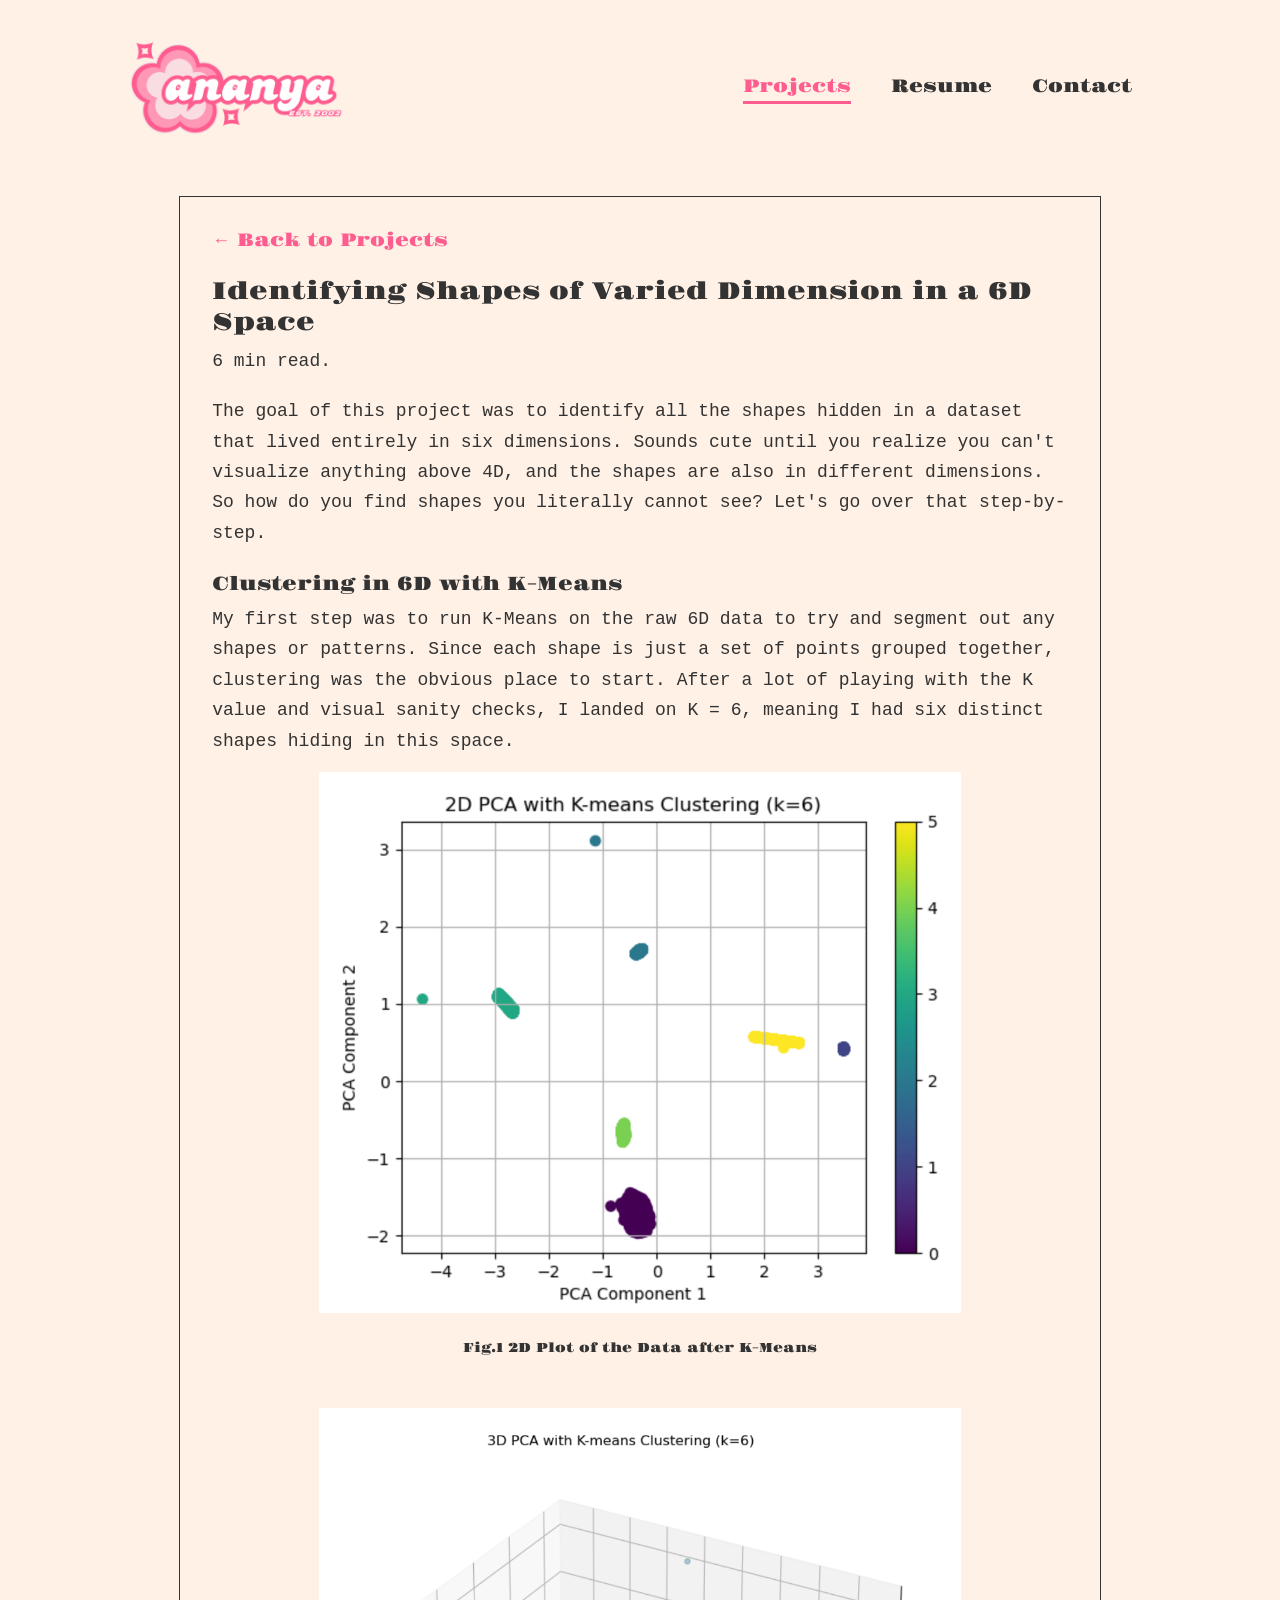
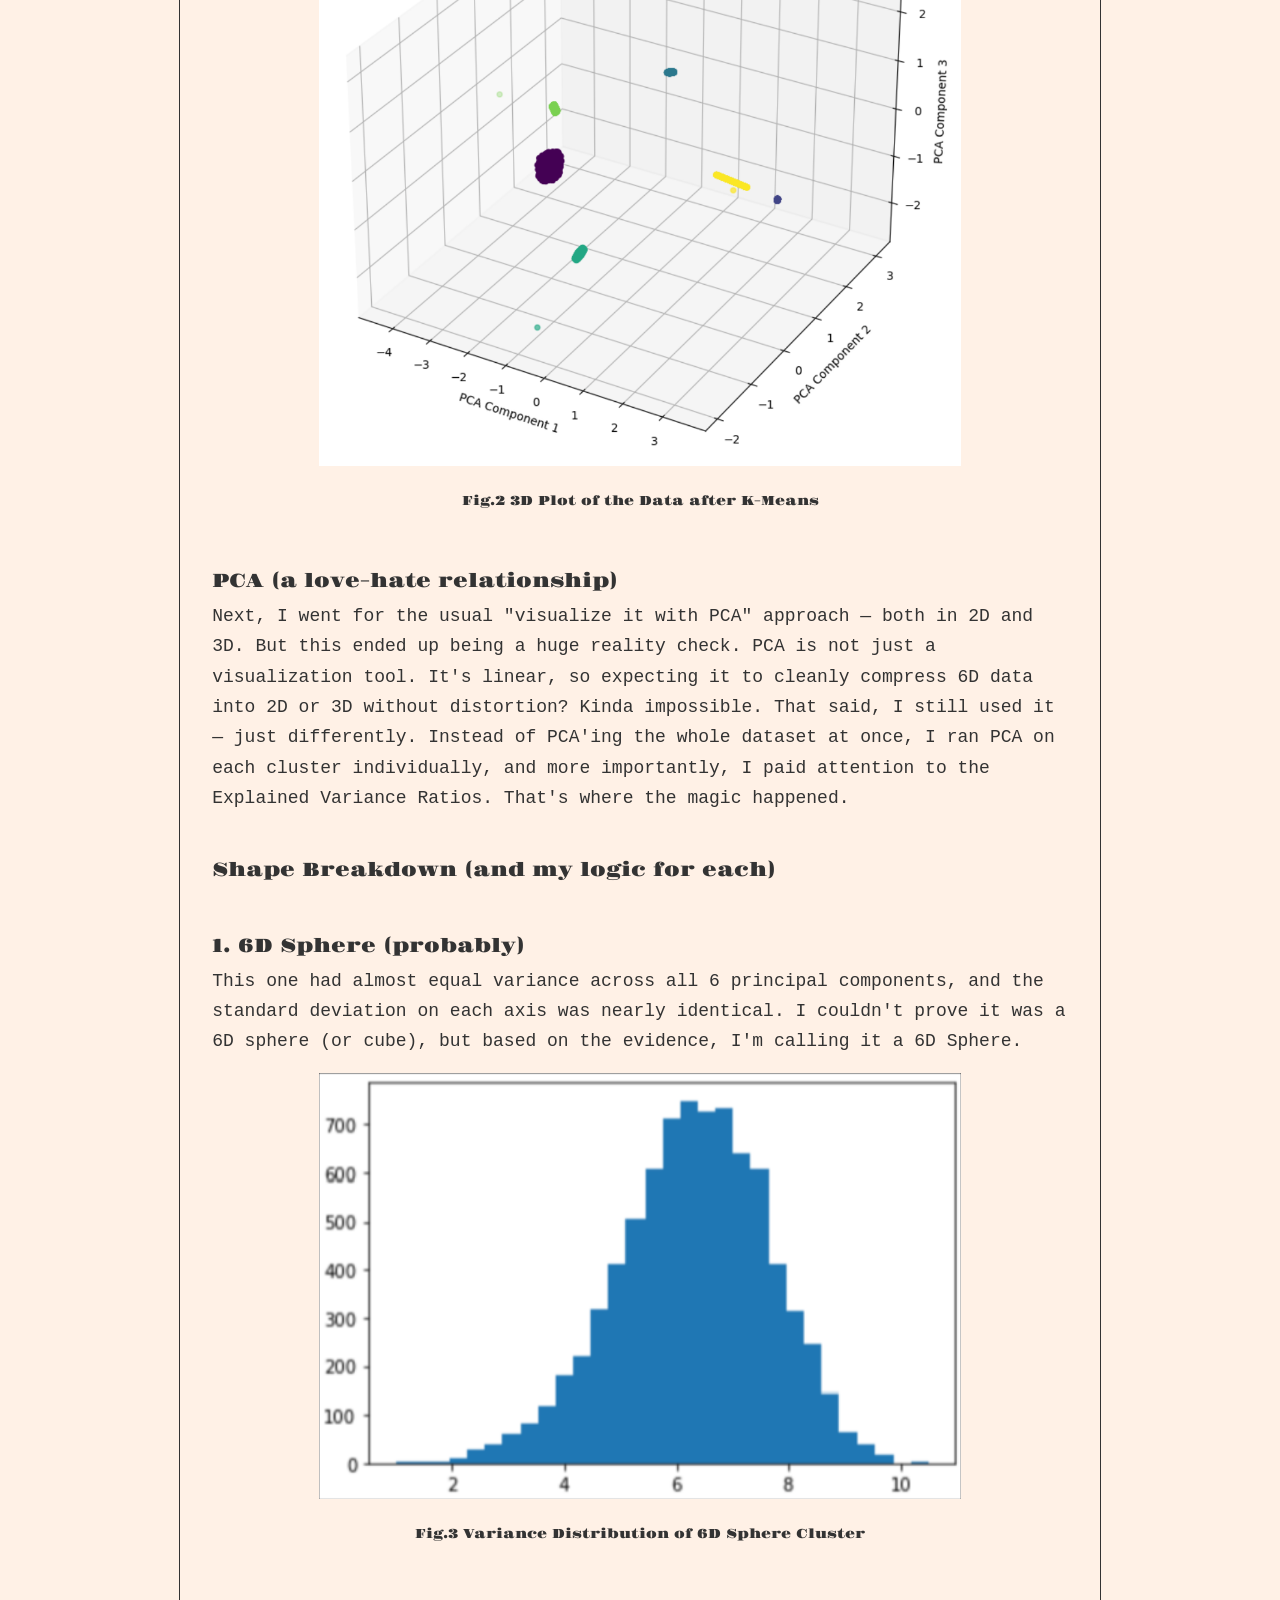
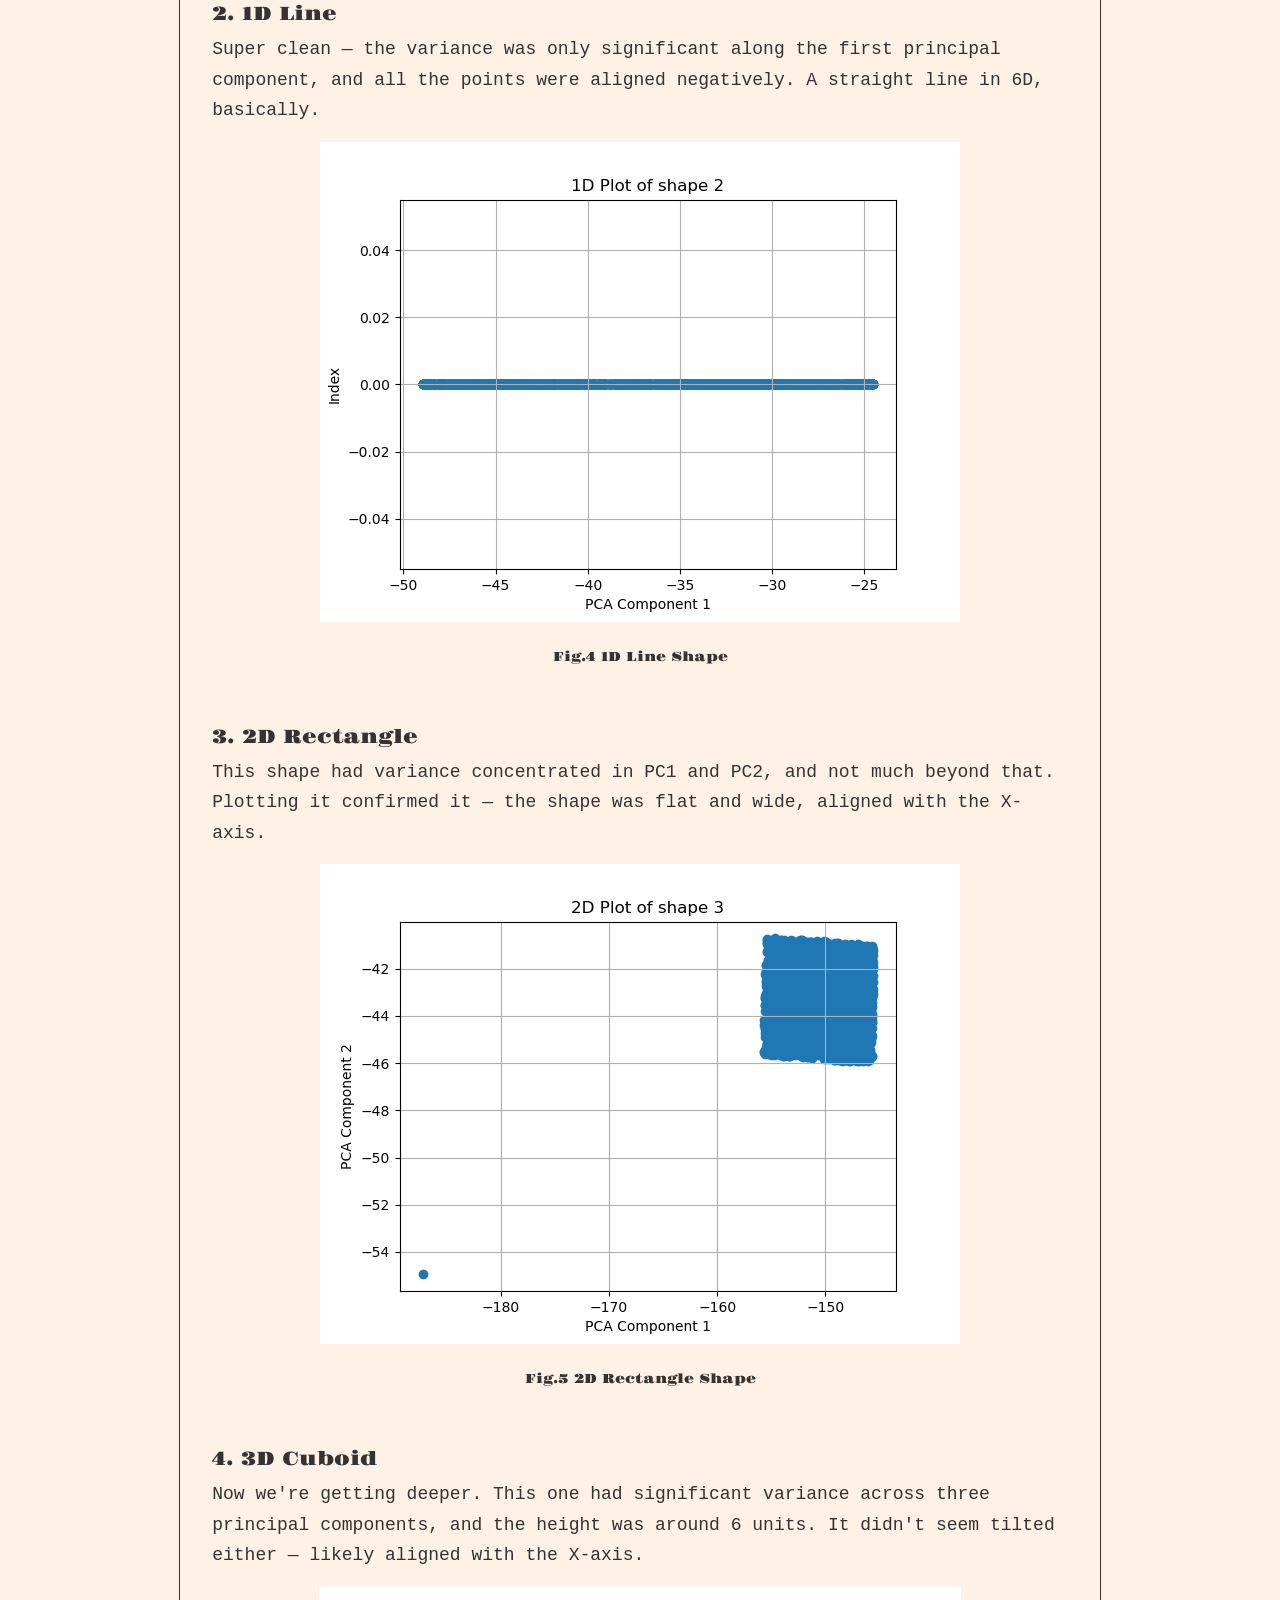
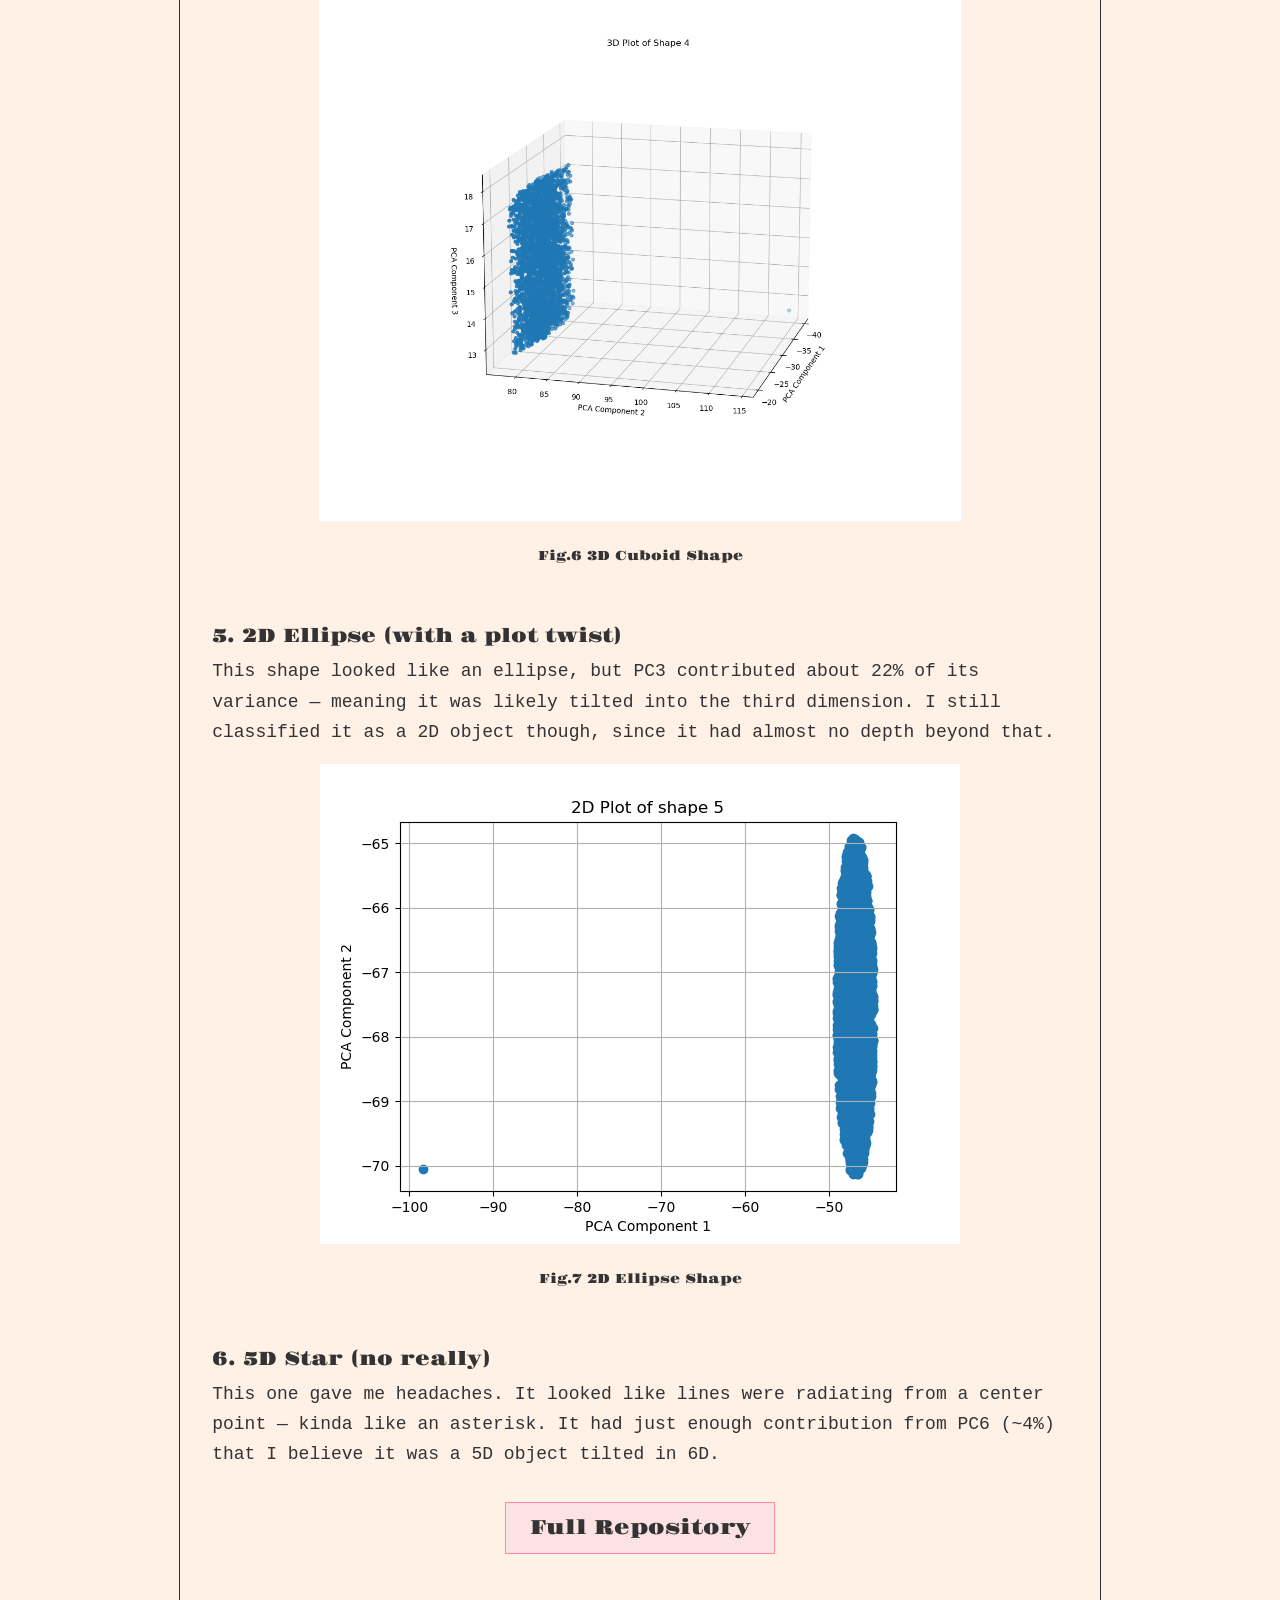
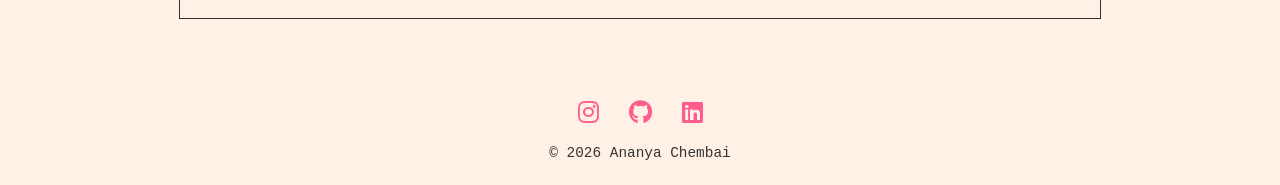
==== pages/6dhunt.html @ c6210b2a "Add footers, active nav, back links, meta descriptions; fix project card links - Fix unclickable pro" ====
<!DOCTYPE html>
<html lang="en">
<head>
    <meta charset="UTF-8">
    <meta name="viewport" content="width=device-width, initial-scale=1.0">
    <meta name="description" content="Hunting for hidden shapes in a six-dimensional dataset with K-Means and PCA — large-scale computing project by Ananya Chembai.">
    <title>Ananya Chembai</title>
    <link rel="preconnect" href="https://fonts.googleapis.com">
    <link rel="preconnect" href="https://fonts.gstatic.com" crossorigin>
    <link href="https://fonts.googleapis.com/css2?family=Gravitas+One&family=Pacifico&display=swap" rel="stylesheet">
    <link rel="stylesheet" href="https://cdnjs.cloudflare.com/ajax/libs/font-awesome/6.3.0/css/all.min.css">
    <link rel="stylesheet" href="../style.css">
</head>
<body>


    <div id="header">
        <div class="container">

    <!-- ---------NAV BAR--------- -->
            <nav>
                <a href="../index.html"><img src="../assets/ananya_logo.png" class="logo"></a>
                <ul id="nav-menu">
                    <i class="fas fa-times" id="close-icon"></i>
                    <li><a href="../pages/portfolio.html" class="active">Projects</a></li>
                    <li><a href="../pages/resume.html">Resume</a></li>
                    <li><a href="../pages/contact.html">Contact</a></li>
                </ul>
                <i class="fas fa-bars" id="menu-icon"></i>
            </nav>

    <!-- ---------6D HUNT SECTION--------- -->
            <div class="project-content">

                <a href="../pages/portfolio.html" class="back-link">&larr; Back to Projects</a>

                <h2>Identifying Shapes of Varied Dimension in a 6D Space</h2>
                <p>6 min read.</p><br>

                <p>The goal of this project was to identify all the shapes hidden in a dataset that lived entirely in six
                    dimensions. Sounds cute until you realize you can't visualize anything above 4D, and the shapes are also
                    in different dimensions. So how do you find shapes you literally cannot see? Let's go over that step-by-step.
                </p>

                <h3>Clustering in 6D with K-Means</h3>
                <p>My first step was to run K-Means on the raw 6D data to try and segment out any shapes or patterns. Since each
                    shape is just a set of points grouped together, clustering was the obvious place to start. After a lot of
                    playing with the K value and visual sanity checks, I landed on K = 6, meaning I had six distinct shapes hiding
                    in this space.
                </p>
                <center><img src="../assets/6dhunt/2dplot.png" alt="2D Plot after K-Means"><br><sub>Fig.1 2D Plot of the Data after K-Means</sub></center><br>
                <center><img src="../assets/6dhunt/3dplot.png" alt="3D Plot after K-Means"><br><sub>Fig.2 3D Plot of the Data after K-Means</sub></center><br>

                <h3>PCA (a love-hate relationship)</h3>
                <p>Next, I went for the usual "visualize it with PCA" approach — both in 2D and 3D. But this ended up being a huge
                    reality check. PCA is not just a visualization tool. It's linear, so expecting it to cleanly compress 6D data
                    into 2D or 3D without distortion? Kinda impossible. That said, I still used it — just differently. Instead of
                    PCA'ing the whole dataset at once, I ran PCA on each cluster individually, and more importantly, I paid attention
                    to the Explained Variance Ratios. That's where the magic happened.
                </p><br>

                <h3>Shape Breakdown (and my logic for each)</h3><br>

                <h3>1. 6D Sphere (probably)</h3>
                <p>This one had almost equal variance across all 6 principal components, and the standard deviation on each axis was
                    nearly identical. I couldn't prove it was a 6D sphere (or cube), but based on the evidence, I'm calling it a 6D Sphere.
                </p>
                <center><img src="../assets/6dhunt/hist.png" alt="Histogram of 6D Sphere cluster"><br><sub>Fig.3 Variance Distribution of 6D Sphere Cluster</sub></center><br>

                <h3>2. 1D Line</h3>
                <p>Super clean — the variance was only significant along the first principal component, and all the points were aligned
                    negatively. A straight line in 6D, basically.
                </p>
                <center><img src="../assets/6dhunt/line.png" alt="1D Line"><br><sub>Fig.4 1D Line Shape</sub></center><br>

                <h3>3. 2D Rectangle</h3>
                <p>This shape had variance concentrated in PC1 and PC2, and not much beyond that. Plotting it confirmed it — the shape was
                    flat and wide, aligned with the X-axis.
                </p>
                <center><img src="../assets/6dhunt/rectangle.png" alt="2D Rectangle"><br><sub>Fig.5 2D Rectangle Shape</sub></center><br>

                <h3>4. 3D Cuboid</h3>
                <p>Now we're getting deeper. This one had significant variance across three principal components, and the height was around
                    6 units. It didn't seem tilted either — likely aligned with the X-axis.
                </p>
                <center><img src="../assets/6dhunt/cuboid.png" alt="3D Cuboid"><br><sub>Fig.6 3D Cuboid Shape</sub></center><br>

                <h3>5. 2D Ellipse (with a plot twist)</h3>
                <p>This shape looked like an ellipse, but PC3 contributed about 22% of its variance — meaning it was likely tilted into the
                    third dimension. I still classified it as a 2D object though, since it had almost no depth beyond that.
                </p>
                <center><img src="../assets/6dhunt/ellipse.png" alt="2D Ellipse"><br><sub>Fig.7 2D Ellipse Shape</sub></center><br>

                <h3>6. 5D Star (no really)</h3>
                <p>This one gave me headaches. It looked like lines were radiating from a center point — kinda like an asterisk. It had just
                    enough contribution from PC6 (~4%) that I believe it was a 5D object tilted in 6D.
                </p>

                <center>
                    <a href="https://github.com/ananyachem/6d-data-hunt" class="project-btn" target="_blank" rel="noopener">Full Repository</a>
                </center>

            </div>

        </div>
    </div>

    <!-- ---------FOOTER--------- -->
    <footer>
        <div class="social-icons">
            <a href="https://instagram.com" target="_blank" rel="noopener" aria-label="Instagram"><i class="fa-brands fa-instagram"></i></a>
            <a href="https://github.com/ananyachem" target="_blank" rel="noopener" aria-label="GitHub"><i class="fa-brands fa-github"></i></a>
            <a href="https://linkedin.com" target="_blank" rel="noopener" aria-label="LinkedIn"><i class="fa-brands fa-linkedin"></i></a>
        </div>
        <p>&copy; 2026 Ananya Chembai</p>
    </footer>

    <script>
        const menuIcon = document.getElementById('menu-icon');
        const closeIcon = document.getElementById('close-icon');
        const navMenu = document.getElementById('nav-menu');

        menuIcon.addEventListener('click', () => {
            navMenu.classList.add('open');
        });
        closeIcon.addEventListener('click', () => {
            navMenu.classList.remove('open');
        });
    </script>

</body>
</html>
---- style.css ----
*{
    margin: 0;
    padding: 0;
    font-family: "Gravitas One", serif;
    font-weight: 400;
    font-style: normal;
    box-sizing: border-box;
}

body{
    background-color: #fff1e6;
    color: #333;
}


/* ---------HEADER SECTION--------- */
#header{
    width: 100%;
    min-height: 100vh;
}
.container{
    padding: 0.5rem 10%;
}
nav{
    display: flex;
    align-items: center;
    justify-content: space-between;
    padding: 1rem 0;
}
.logo{
    width: 15rem;
}
nav ul{
    display: flex;
    align-items: center;
}
nav ul li{
    display: inline-block;
    list-style: none;
    margin: 0.625rem 1.25rem;
}
nav ul li a{
    color: #333;
    text-decoration: none;
    font-size: 1.125rem;
    position: relative;
}
nav ul li a::after{
    content: '';
    width: 0;
    height: 0.2rem;
    background: #ff5d8f;
    position: absolute;
    left: 0;
    bottom: -0.375rem;
    transition: 0.5s;
}
nav ul li a:hover::after{
    width: 100%;
}
nav ul li a.active{
    color: #ff5d8f;
}
nav ul li a.active::after{
    width: 100%;
}
nav .fa-bars{
    display: none;
    font-size: 1.5rem;
    cursor: pointer;
    color: #ff5d8f;
}
nav ul .fa-times{
    display: none;
}
.header-content {
    margin-top: 10%;
    display: flex;
    align-items: center;
    justify-content: space-between;
    gap: 1rem;
    flex-wrap: wrap;
}
.header-text{
    font-size: 1.875rem;
    flex: 1;
    min-width: 20rem;
}
.header-text h1{
    font-size: 3.5rem;
    margin-top: 1.25rem;
}
.header-text h1 span{
    color: #ff5d8f;
}
.header-text a{
    color: #333;
    font-size: 1.25rem;
}
.pink-computer{
    flex: 1;
    object-fit: contain;
    height: 20rem;
    min-width: 17.5rem;
}


/* ---------ABOUT ME SECTION--------- */
#about{
    padding: 5rem 0;
}
.row{
    display: flex;
    justify-content: space-between;
    flex-wrap: wrap;
    gap: 2rem;
}
.about-col-1{
    flex-shrink: 1;
    padding: 1rem;
    flex-basis: 30%;
    min-width: 250px;
}
.about-col-1 img{
    width: 100%;
    max-width: 350px;
    height: auto;
    border-radius: 15px;
    border: 3px double #333;
}
.about-col-2{
    flex-basis: 45%;
    min-width: 250px;
}
.about-col-3{
    flex-basis: 100%;
}
.about-col-2 p, .about-col-2 span, .about-col-2 li{
    font-family: 'Courier New', Courier, monospace;
    font-size: 1.25rem;
    line-height: 2rem;
}
.about-col-3 p, .about-col-3 span, .about-col-3 li{
    font-family: 'Courier New', Courier, monospace;
    font-size: 1.25rem;
    line-height: 2rem;
}
.sub-title{
    font-size: 3rem;
}
.tab-titles{
    display: flex;
    flex-wrap: wrap;
    gap: 0.5rem;
    margin: 3rem 0 2.5rem;
}
.tab-links{
    margin-right: 3rem;
    font-weight: bold;
    cursor: pointer;
    position: relative;
}
.tab-links::after{
    content: '';
    width: 0;
    height: 3px;
    background: #ff5d8f;
    position: absolute;
    left: 0;
    bottom: -8px;
    transition: 0.5s;
}
.tab-links.active-link::after{
    width: 50%;
}
.tab-content ul li{
    font-size: 1.5rem;
    list-style: none;
    margin: 1.25rem 0
}
.tab-content ul li span{
    color: #ff5d8f;
}
.tab-content{
    display: none;
}
.tab-content.active-tab{
    display: block;
}


/* ---------PORTFOLIO SECTION--------- */
#portfolio{
    padding: 5rem 0;
}
.portfolio-header{
    padding: 0.5rem 5%;
}
.project-list{
    display: grid;
    grid-template-columns: repeat(auto-fit, minmax(18rem, 1fr));
    grid-gap: 2.5rem;
    margin-top: 1rem;
    padding: 0 5%;
}
.project{
    border-radius: 10px;
    position: relative;
    overflow: hidden;
    cursor: pointer;
}
.project img{
    width: 100%;
    height: 220px;
    object-fit: cover;
    border-radius: 10px;
    display: block;
    transition: transform 0.4s;
}
.project:hover img{
    transform: scale(1.05);
}
.project{
    border-radius: 10px;
    transition: box-shadow 0.3s ease;
}
.project:hover{
    box-shadow: 0 0 20px 10px #fde2e4;
}
.project a{
    display: block;
    text-decoration: none;
    color: inherit;
}
.layer{
    width: 100%;
    height: 0;
    background: linear-gradient(rgba(0,0,0,0.3), rgba(255,93,143,0.85));
    border-radius: 10px;
    position: absolute;
    left: 0;
    bottom: 0;
    overflow: hidden;
    display: flex;
    flex-direction: column;
    align-items: center;
    justify-content: center;
    color: white;
    text-align: center;
    padding: 0 1rem;
    transition: height 0.4s ease;
}
.project:hover .layer{
    height: 100%;
}
.layer h2{
    font-size: 1.25rem;
    margin-bottom: 0.4rem;
}
.layer sub{
    font-size: 0.9rem;
    opacity: 0.9;
}
.project.coming-soon{
    cursor: default;
}


/* ---------PROJECTS SECTION--------- */
.back-link{
    display: inline-block;
    margin-bottom: 1.5rem;
    color: #ff5d8f;
    text-decoration: none;
    font-size: 1.125rem;
}
.back-link:hover{
    text-decoration: underline;
}
.project-content{
    margin: 3% 5%;
    padding: 2rem;
    border: #333 1px solid;
}
.project-content h2{
    margin-bottom: 0.5rem;
}
.project-content h3{
    margin: 1.5rem 0 0.5rem;
}
.project-content p{
    font-family: 'Courier New', Courier, monospace;
    font-size: 1.125rem;
    line-height: 1.9rem;
}
.project-content img{
    max-width: 75%;
    height: auto;
    display: block;
    margin: 0 auto;
}
.project-content center{
    margin: 1rem 0;
}
.project-btn{
    display: inline-block;
    margin: 1rem;
    padding: 0.75rem 1.5rem;
    font-size: 1.25rem;
    text-decoration: none;
    color: #333;
    background-color: #fde2e4;
    border: #ff87ab 1px solid;
}
.project-btn:hover{
    box-shadow: 0 0 12px #ff87ab;
}
.malaria-img{
    max-width: 50% !important;
}
.code-architecture{
    font-family: 'Courier New', Courier, monospace;
    font-size: 1rem;
    overflow-x: auto;
    white-space: pre-wrap;
    word-break: break-word;
    background: #f9f0f3;
    padding: 1rem;
    border-radius: 5px;
    line-height: 1.6;
}


/* ---------RESUME SECTION--------- */
.resume-container{
    display: flex;
    justify-content: center;
    align-items: center;
    margin: 2rem 2rem 0 2rem;
}
.resume{
    width: 85%;
    max-width: 900px;
    height: 70vh;
    box-shadow: 0 0 20px #ff5d8f;
    border-radius: 8px;
}


/* ---------CONTACT SECTION--------- */
#contact{
    padding: 3rem 0;
}
.contact-container{
    display: flex;
    flex-wrap: wrap;
    gap: 2rem;
    margin-top: 3%;
}
.contact-left{
    flex: 1;
    min-width: 220px;
}
.contact-right{
    flex: 1.5;
    min-width: 280px;
}
.contact-left p{
    margin-top: 2rem;
    font-family: 'Courier New', Courier, monospace;
    font-size: 1rem;
    line-height: 1.8;
}
.contact-left i{
    color: #ff5d8f;
    margin-right: 1rem;
}
.social-icons{
    margin-top: 2.5rem;
}
.social-icons a{
    text-decoration: none;
    font-size: 2rem;
    margin-right: 1.5rem;
    color: #ff5d8f;
    display: inline-block;
    transition: transform 0.3s;
}
.social-icons a:hover{
    color: #fad2e1;
    transform: translateY(-3px);
}
.contact-right form{
    width: 100%;
}
form input, form textarea{
    width: 100%;
    border: 1px solid #9b72cf;
    outline: none;
    background: #f4effa;
    padding: 0.875rem 1rem;
    margin: 0.75rem 0;
    color: #333;
    font-size: 1.125rem;
    border-radius: 5px;
    font-family: 'Courier New', Courier, monospace;
}


/* ---------FOOTER--------- */
footer{
    text-align: center;
    padding: 2.5rem 10% 1.5rem;
}
footer .social-icons{
    margin-top: 0;
    margin-bottom: 1rem;
}
footer .social-icons a{
    font-size: 1.5rem;
    margin: 0 0.75rem;
}
footer p{
    font-family: 'Courier New', Courier, monospace;
    font-size: 0.9rem;
}


/* ---------TABLET (max 900px)--------- */
@media only screen and (max-width: 900px){
    .container{
        padding: 0.5rem 6%;
    }
    .header-text{
        font-size: 1.5rem;
    }
    .header-text h1{
        font-size: 2.75rem;
    }
    .about-col-2, .about-col-1{
        flex-basis: 48%;
    }
    .about-col-3{
        flex-basis: 100%;
    }
    .sub-title{
        font-size: 2.5rem;
    }
    .tab-titles{
        margin: 2rem 0 1.5rem;
    }
    .tab-content ul li{
        font-size: 1.25rem;
    }
    .project-content img{
        max-width: 90%;
    }
    .malaria-img{
        max-width: 70% !important;
    }
}


/* ---------MOBILE NAV (max 768px)--------- */
@media only screen and (max-width: 768px){
    nav .fa-bars{
        display: block;
    }
    nav ul{
        display: none;
        position: fixed;
        top: 0;
        left: 0;
        width: 100%;
        height: 100vh;
        background: #fff1e6;
        flex-direction: column;
        align-items: center;
        justify-content: center;
        z-index: 100;
    }
    nav ul.open{
        display: flex;
    }
    nav ul li{
        margin: 1.5rem 0;
    }
    nav ul li a{
        font-size: 1.75rem;
    }
    nav ul .fa-times{
        display: block;
        position: absolute;
        top: 1.5rem;
        right: 1.5rem;
        font-size: 1.75rem;
        cursor: pointer;
        color: #ff5d8f;
    }
}


/* ---------MOBILE (max 600px)--------- */
@media only screen and (max-width: 600px){
    .container{
        padding: 0.5rem 5%;
    }
    .logo{
        width: 10rem;
    }

    /* Header hero */
    .header-content{
        margin-top: 15%;
        flex-direction: column;
        text-align: center;
    }
    .header-text{
        font-size: 1.375rem;
        min-width: unset;
        width: 100%;
    }
    .header-text h1{
        font-size: 2.25rem;
    }
    .pink-computer{
        height: 14rem;
        min-width: unset;
        width: 80%;
    }

    /* About */
    .about-col-1, .about-col-2, .about-col-3{
        flex-basis: 100%;
    }
    .about-col-1 img{
        max-width: 100%;
    }
    .about-col-2 p, .about-col-2 span, .about-col-2 li,
    .about-col-3 p, .about-col-3 span, .about-col-3 li{
        font-size: 1rem;
        line-height: 1.75rem;
    }
    .sub-title{
        font-size: 2rem;
    }
    .tab-titles{
        margin: 1.5rem 0 1rem;
    }
    .tab-content ul li{
        font-size: 1.1rem;
    }

    /* Portfolio grid */
    .project-list{
        grid-template-columns: 1fr;
        padding: 0 2%;
    }

    /* Project content */
    .project-content{
        margin: 2% 2%;
        padding: 1.25rem;
    }
    .project-content p{
        font-size: 1rem;
        line-height: 1.75rem;
    }
    .project-content img{
        max-width: 100%;
    }
    .malaria-img{
        max-width: 100% !important;
    }
    .code-architecture{
        font-size: 0.85rem;
    }

    /* Resume */
    .resume-container{
        margin: 1rem;
    }
    .resume{
        width: 100%;
        height: 60vh;
    }

    /* Contact */
    .contact-container{
        flex-direction: column;
    }
    .contact-left, .contact-right{
        flex: unset;
        width: 100%;
    }
}
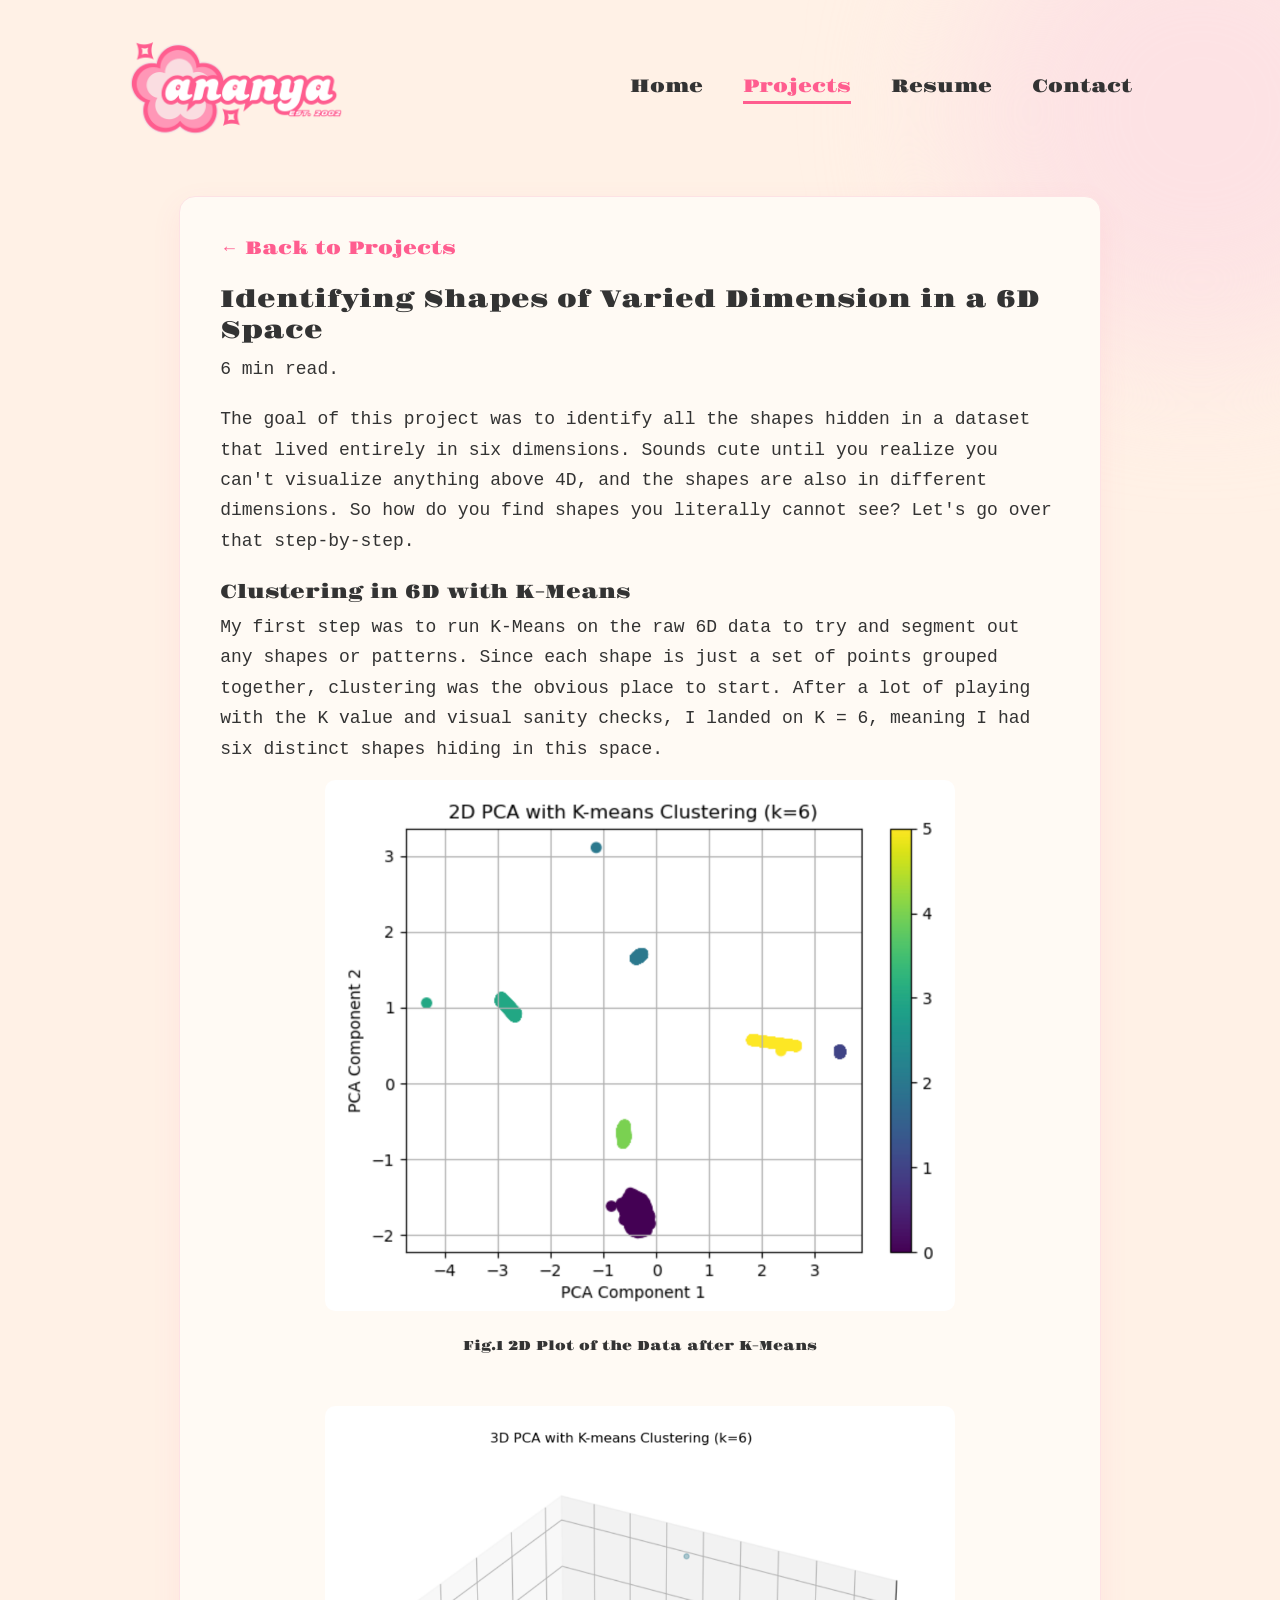
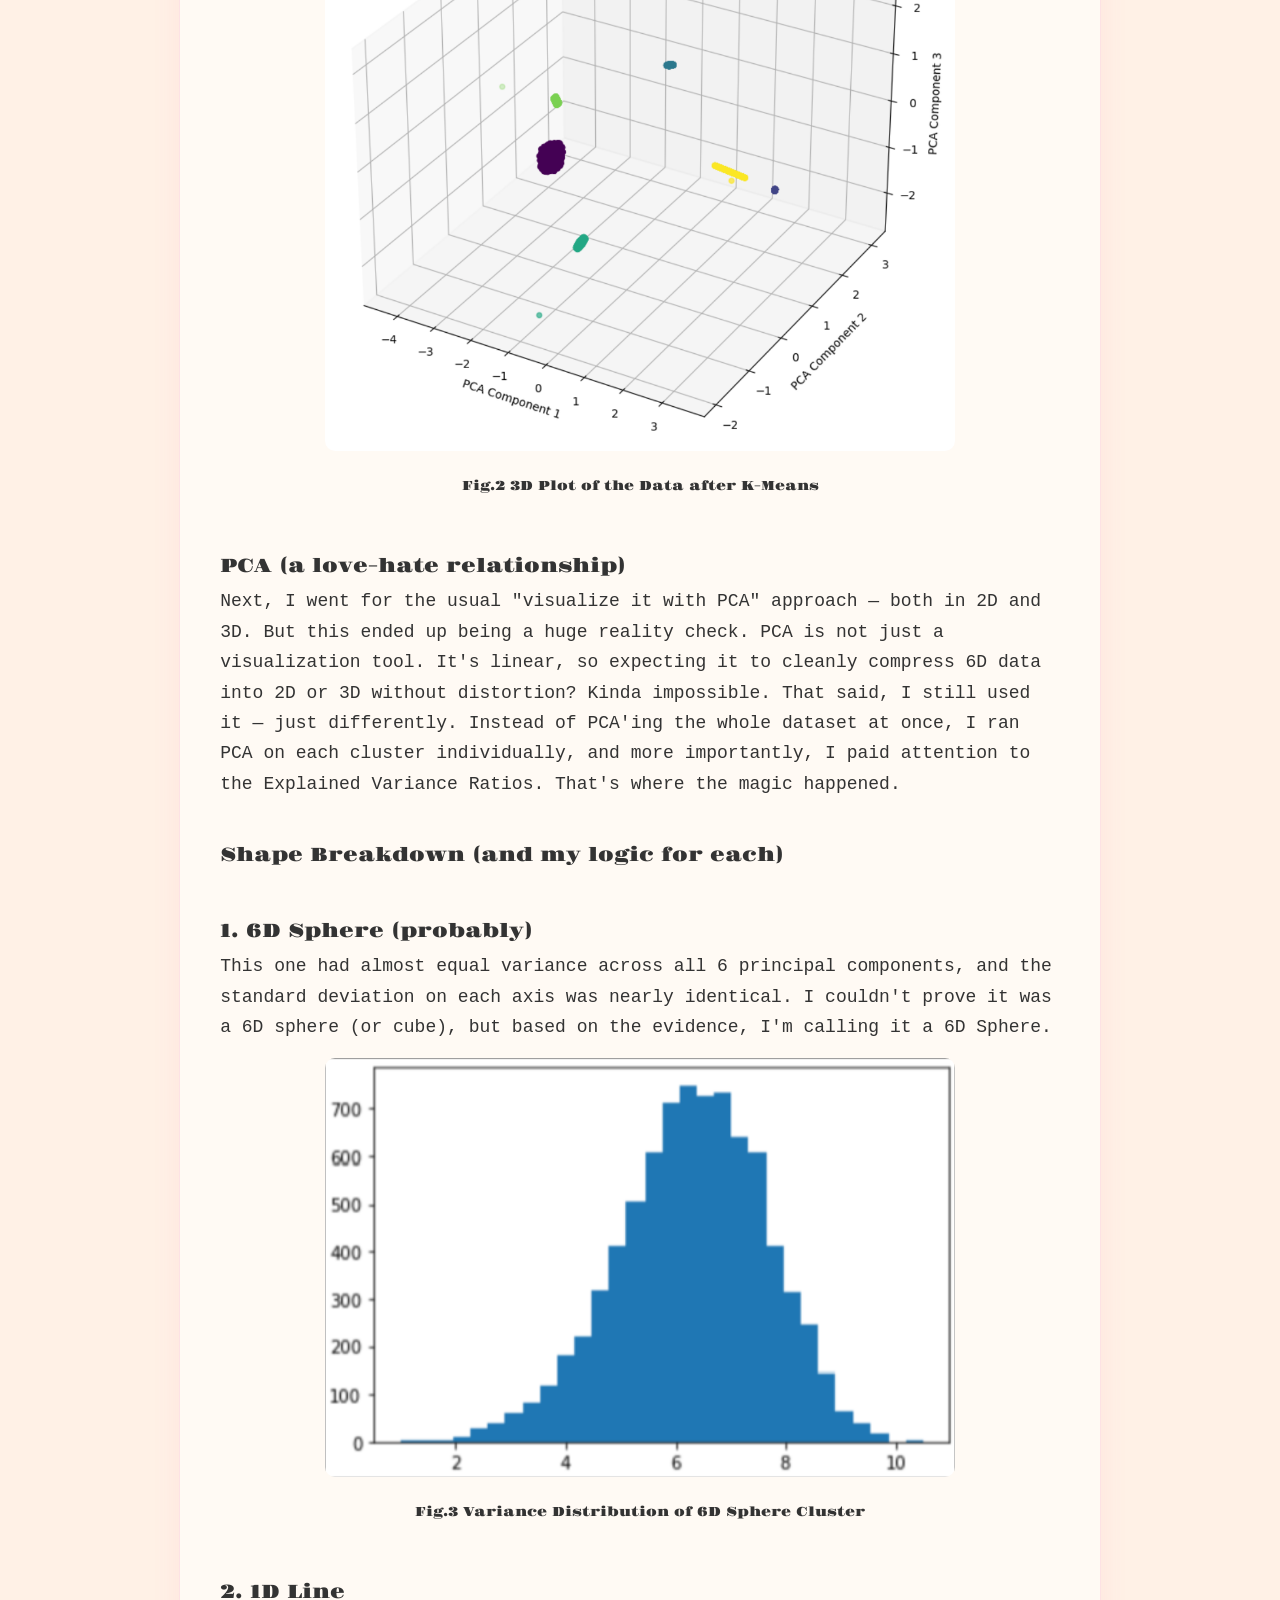
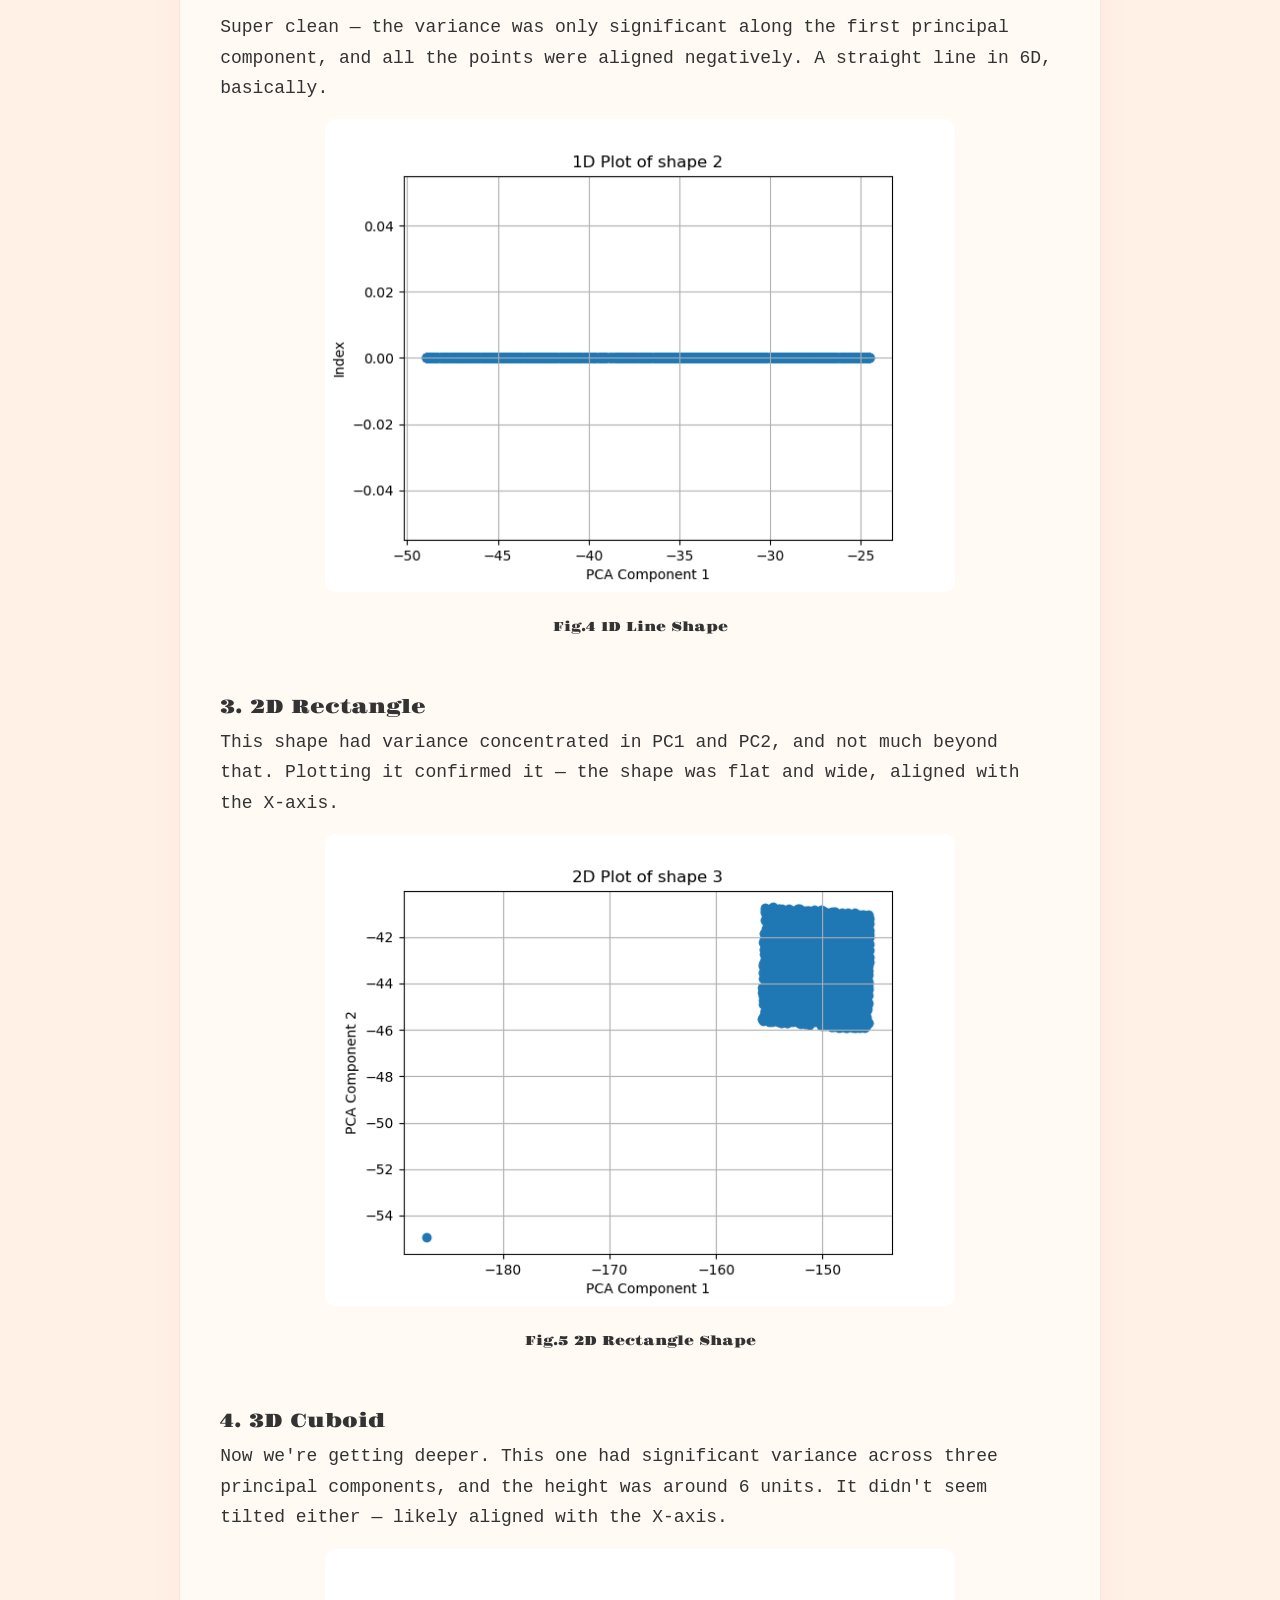
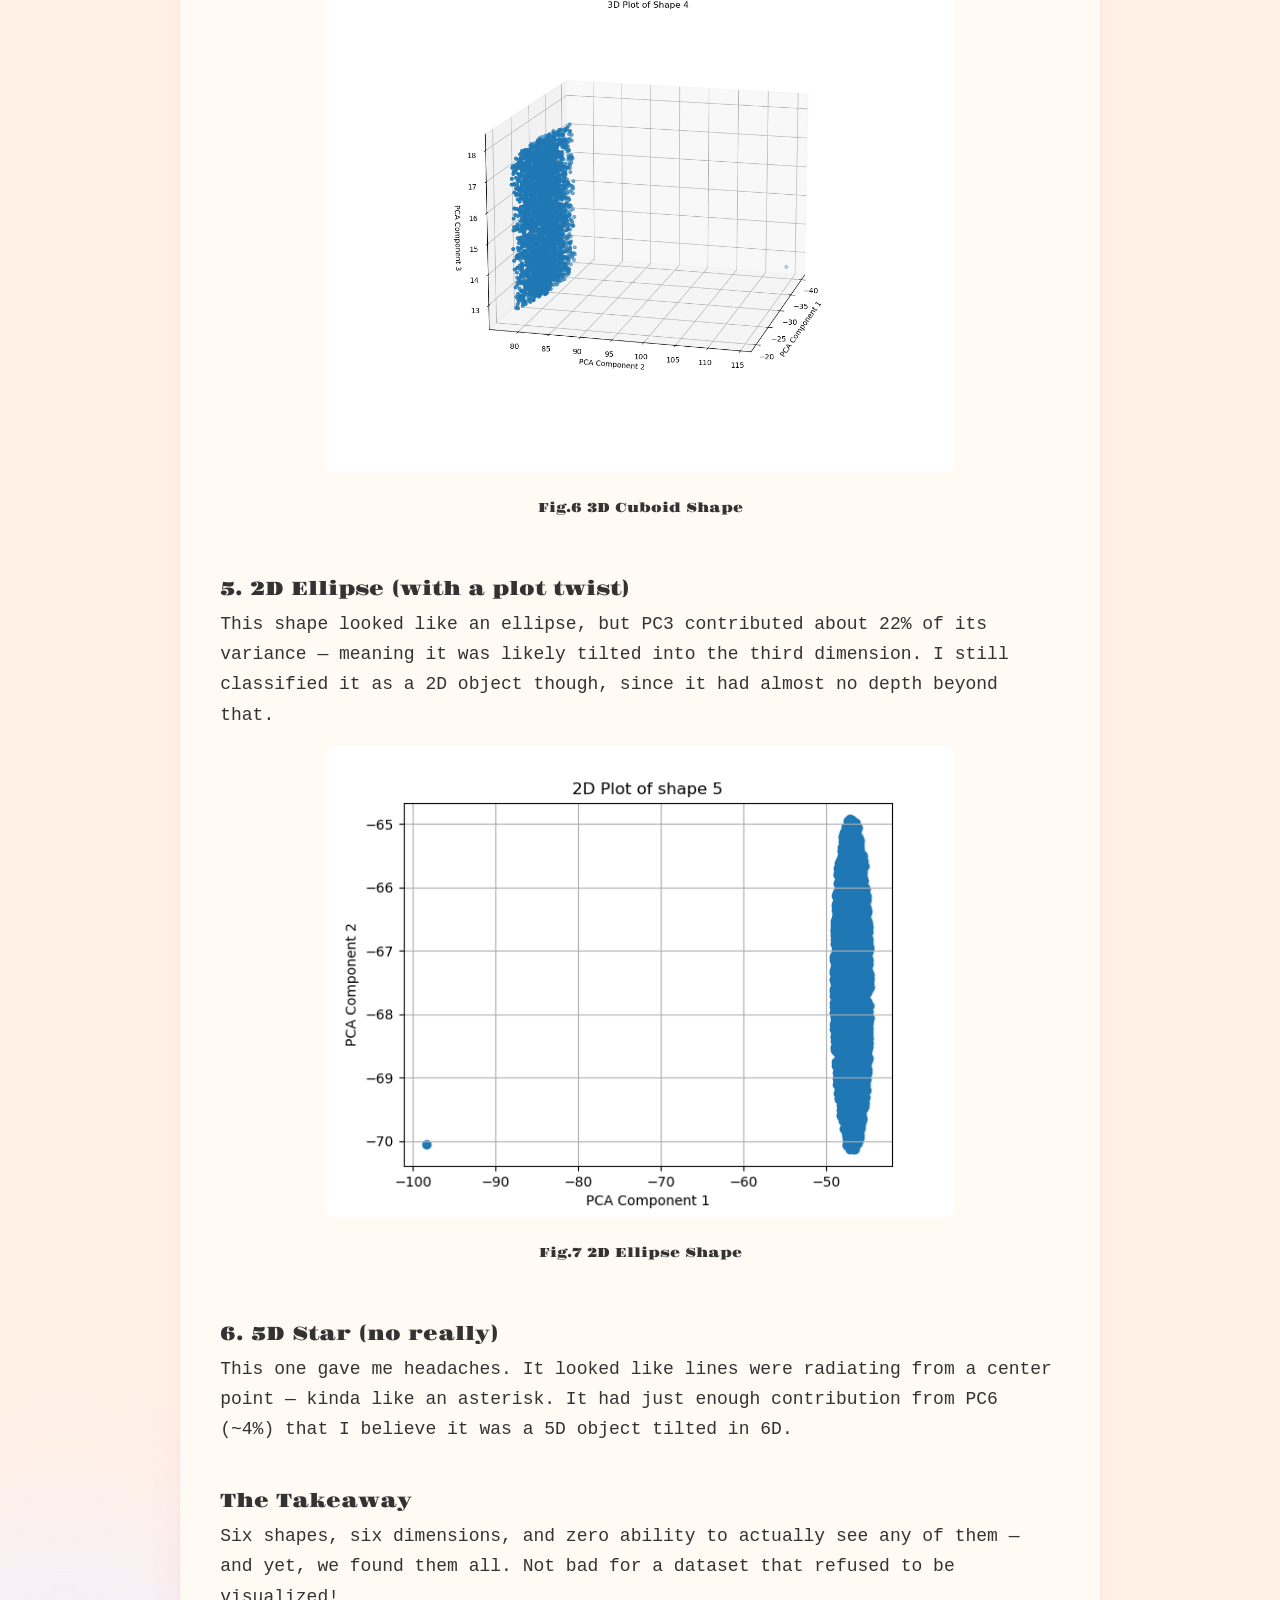
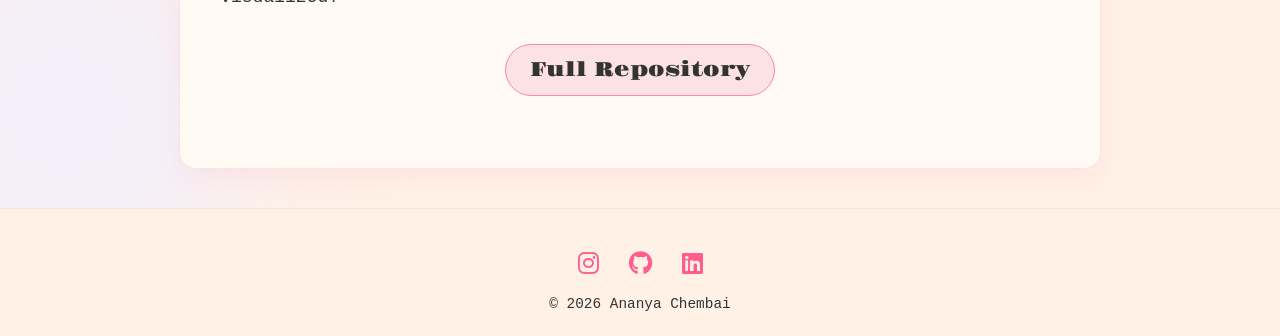
==== commit ce8b7212: "Single-screen home, Home nav link, sparkles, polaroid, scroll reveals, content pass - Home page now " ====
--- a/pages/6dhunt.html
+++ b/pages/6dhunt.html
@@ -4,7 +4,7 @@
     <meta charset="UTF-8">
     <meta name="viewport" content="width=device-width, initial-scale=1.0">
     <meta name="description" content="Hunting for hidden shapes in a six-dimensional dataset with K-Means and PCA — large-scale computing project by Ananya Chembai.">
-    <title>Ananya Chembai</title>
+    <title>6D Data Hunt — Ananya Chembai</title>
     <link rel="preconnect" href="https://fonts.googleapis.com">
     <link rel="preconnect" href="https://fonts.gstatic.com" crossorigin>
     <link href="https://fonts.googleapis.com/css2?family=Gravitas+One&family=Pacifico&display=swap" rel="stylesheet">
@@ -22,6 +22,7 @@
                 <a href="../index.html"><img src="../assets/ananya_logo.png" class="logo"></a>
                 <ul id="nav-menu">
                     <i class="fas fa-times" id="close-icon"></i>
+                    <li><a href="../index.html">Home</a></li>
                     <li><a href="../pages/portfolio.html" class="active">Projects</a></li>
                     <li><a href="../pages/resume.html">Resume</a></li>
                     <li><a href="../pages/contact.html">Contact</a></li>
@@ -94,6 +95,11 @@
                 <h3>6. 5D Star (no really)</h3>
                 <p>This one gave me headaches. It looked like lines were radiating from a center point — kinda like an asterisk. It had just
                     enough contribution from PC6 (~4%) that I believe it was a 5D object tilted in 6D.
+                </p><br>
+
+                <h3>The Takeaway</h3>
+                <p>Six shapes, six dimensions, and zero ability to actually see any of them — and yet, we found them all.
+                    Not bad for a dataset that refused to be visualized!
                 </p>
 
                 <center>
@@ -126,6 +132,20 @@
         closeIcon.addEventListener('click', () => {
             navMenu.classList.remove('open');
         });
+
+        const revealObserver = new IntersectionObserver((entries) => {
+            entries.forEach((entry) => {
+                if (entry.isIntersecting) {
+                    entry.target.classList.add('visible');
+                    revealObserver.unobserve(entry.target);
+                }
+            });
+        }, { threshold: 0.15 });
+
+        document.querySelectorAll('.project-content center, .project-content h3').forEach((el) => {
+            el.classList.add('reveal');
+            revealObserver.observe(el);
+        });
     </script>
 
 </body>
--- a/style.css
+++ b/style.css
@@ -7,9 +7,85 @@
     box-sizing: border-box;
 }
 
+html{
+    scroll-behavior: smooth;
+}
+
 body{
     background-color: #fff1e6;
     color: #333;
+}
+
+::selection{
+    background: #ff5d8f;
+    color: #fff;
+}
+
+::-webkit-scrollbar{
+    width: 10px;
+}
+::-webkit-scrollbar-track{
+    background: #fff1e6;
+}
+::-webkit-scrollbar-thumb{
+    background: #ff87ab;
+    border-radius: 999px;
+    border: 2px solid #fff1e6;
+}
+::-webkit-scrollbar-thumb:hover{
+    background: #ff5d8f;
+}
+
+
+/* ---------MOTION--------- */
+@keyframes fade-up{
+    from{
+        opacity: 0;
+        transform: translateY(1.5rem);
+    }
+    to{
+        opacity: 1;
+        transform: none;
+    }
+}
+@keyframes float{
+    0%, 100%{
+        transform: translateY(0);
+    }
+    50%{
+        transform: translateY(-0.75rem);
+    }
+}
+@keyframes gradient-shift{
+    0%, 100%{
+        background-position: 0% 50%;
+    }
+    50%{
+        background-position: 100% 50%;
+    }
+}
+@keyframes drift{
+    from{
+        transform: translate(0, 0);
+    }
+    to{
+        transform: translate(2rem, 1.5rem);
+    }
+}
+@keyframes marquee{
+    to{
+        transform: translateX(-50%);
+    }
+}
+@keyframes twinkle{
+    0%, 100%{
+        opacity: 0.2;
+        transform: scale(0.7) rotate(0deg);
+    }
+    50%{
+        opacity: 1;
+        transform: scale(1.15) rotate(20deg);
+    }
 }
 
 
@@ -17,6 +93,37 @@
 #header{
     width: 100%;
     min-height: 100vh;
+    position: relative;
+    overflow: hidden;
+}
+#header > *{
+    position: relative;
+    z-index: 1;
+}
+#header::before,
+#header::after{
+    content: '';
+    position: absolute;
+    z-index: 0;
+    border-radius: 50%;
+    filter: blur(70px);
+    pointer-events: none;
+}
+#header::before{
+    width: 30rem;
+    height: 30rem;
+    background: #fde2e4;
+    top: -8rem;
+    right: -10rem;
+    animation: drift 12s ease-in-out infinite alternate;
+}
+#header::after{
+    width: 24rem;
+    height: 24rem;
+    background: #f4effa;
+    bottom: -6rem;
+    left: -8rem;
+    animation: drift 14s ease-in-out infinite alternate-reverse;
 }
 .container{
     padding: 0.5rem 10%;
@@ -29,6 +136,10 @@
 }
 .logo{
     width: 15rem;
+    transition: transform 0.3s ease;
+}
+nav > a:hover .logo{
+    transform: scale(1.04) rotate(-2deg);
 }
 nav ul{
     display: flex;
@@ -73,6 +184,71 @@
 nav ul .fa-times{
     display: none;
 }
+.home-page{
+    height: 100svh;
+    display: flex;
+    flex-direction: column;
+}
+.home-page #header{
+    flex: 1;
+    min-height: 0;
+}
+.home-page footer{
+    border-top: none;
+    padding: 0.9rem 10%;
+}
+.home-page footer .social-icons{
+    margin-bottom: 0.4rem;
+}
+.home{
+    display: flex;
+    flex-direction: column;
+}
+.home .container{
+    flex: 1;
+    display: flex;
+    flex-direction: column;
+}
+.home .header-content{
+    flex: 1;
+    margin-top: 0;
+}
+.sparkles{
+    position: absolute;
+    inset: 0;
+    pointer-events: none;
+}
+.sparkle{
+    position: absolute;
+    color: #ff87ab;
+    animation: twinkle 3.5s ease-in-out infinite;
+}
+.sparkle.s1{
+    top: 16%;
+    left: 45%;
+    font-size: 1.5rem;
+    color: #ff5d8f;
+}
+.sparkle.s2{
+    top: 32%;
+    right: 4%;
+    font-size: 1.1rem;
+    color: #9b72cf;
+    animation-delay: 0.8s;
+}
+.sparkle.s3{
+    bottom: 16%;
+    left: 3%;
+    font-size: 1.3rem;
+    animation-delay: 1.6s;
+}
+.sparkle.s4{
+    top: 62%;
+    left: 56%;
+    font-size: 0.9rem;
+    color: #ff5d8f;
+    animation-delay: 2.4s;
+}
 .header-content {
     margin-top: 10%;
     display: flex;
@@ -86,22 +262,67 @@
     flex: 1;
     min-width: 20rem;
 }
+.tagline{
+    font-family: "Pacifico", cursive;
+    color: #ff5d8f;
+    animation: fade-up 0.7s ease 0.1s backwards;
+}
 .header-text h1{
-    font-size: 3.5rem;
+    font-size: clamp(2.25rem, 4vh + 1rem, 3.5rem);
     margin-top: 1.25rem;
+    animation: fade-up 0.7s ease 0.25s backwards;
 }
 .header-text h1 span{
     color: #ff5d8f;
+    background: linear-gradient(120deg, #ff5d8f, #ff87ab, #9b72cf, #ff5d8f);
+    background-size: 300% 100%;
+    -webkit-background-clip: text;
+    background-clip: text;
+    -webkit-text-fill-color: transparent;
+    animation: gradient-shift 6s ease infinite;
 }
 .header-text a{
     color: #333;
     font-size: 1.25rem;
 }
+a.btn-primary{
+    display: inline-block;
+    margin-top: 1.5rem;
+    padding: 0.8rem 1.9rem;
+    background: #ff5d8f;
+    color: #fff;
+    text-decoration: none;
+    border-radius: 999px;
+    transition: transform 0.25s ease, box-shadow 0.25s ease;
+    animation: fade-up 0.7s ease 0.4s backwards;
+}
+a.btn-primary:hover{
+    transform: translateY(-3px);
+    box-shadow: 0 8px 20px rgba(255, 93, 143, 0.4);
+}
 .pink-computer{
     flex: 1;
     object-fit: contain;
-    height: 20rem;
+    height: clamp(13rem, 34vh, 20rem);
     min-width: 17.5rem;
+    animation: fade-up 0.7s ease 0.5s backwards, float 5s ease-in-out 1.2s infinite;
+}
+.marquee{
+    overflow: hidden;
+    border-top: 1px solid #fde2e4;
+    border-bottom: 1px solid #fde2e4;
+    padding: 0.85rem 0;
+}
+.marquee-track{
+    display: flex;
+    width: max-content;
+    animation: marquee 28s linear infinite;
+}
+.marquee-track span{
+    white-space: nowrap;
+    color: #ff5d8f;
+    font-size: 1rem;
+    letter-spacing: 0.15rem;
 }
 
 
@@ -121,12 +342,31 @@
     flex-basis: 30%;
     min-width: 250px;
 }
-.about-col-1 img{
+.polaroid{
+    background: #fff;
+    padding: 0.9rem 0.9rem 0.6rem;
+    border-radius: 6px;
+    box-shadow: 0 12px 30px rgba(51, 51, 51, 0.15);
+    transform: rotate(-3deg);
+    transition: transform 0.35s ease;
+    max-width: 350px;
+    margin: 0 auto;
+}
+.polaroid:hover{
+    transform: rotate(0deg) scale(1.02);
+}
+.polaroid img{
     width: 100%;
-    max-width: 350px;
     height: auto;
-    border-radius: 15px;
-    border: 3px double #333;
+    display: block;
+    border-radius: 4px;
+}
+.polaroid figcaption{
+    font-family: "Pacifico", cursive;
+    color: #ff5d8f;
+    text-align: center;
+    margin-top: 0.6rem;
+    font-size: 1.25rem;
 }
 .about-col-2{
     flex-basis: 45%;
@@ -147,6 +387,18 @@
 }
 .sub-title{
     font-size: 3rem;
+}
+.sub-title::after{
+    content: '';
+    display: block;
+    width: 4.5rem;
+    height: 0.35rem;
+    border-radius: 999px;
+    background: linear-gradient(90deg, #ff5d8f, #ff87ab);
+    margin-top: 0.75rem;
+}
+.row, .contact-container, .resume-container, .portfolio-header{
+    animation: fade-up 0.6s ease backwards;
 }
 .tab-titles{
     display: flex;
@@ -186,6 +438,7 @@
 }
 .tab-content.active-tab{
     display: block;
+    animation: fade-up 0.4s ease;
 }
 
 
@@ -208,7 +461,12 @@
     position: relative;
     overflow: hidden;
     cursor: pointer;
-}
+    animation: fade-up 0.6s ease backwards;
+}
+.project:nth-child(1){ animation-delay: 0.1s; }
+.project:nth-child(2){ animation-delay: 0.2s; }
+.project:nth-child(3){ animation-delay: 0.3s; }
+.project:nth-child(4){ animation-delay: 0.4s; }
 .project img{
     width: 100%;
     height: 220px;
@@ -221,11 +479,27 @@
     transform: scale(1.05);
 }
 .project{
-    border-radius: 10px;
-    transition: box-shadow 0.3s ease;
+    transition: box-shadow 0.3s ease, transform 0.3s ease;
 }
 .project:hover{
     box-shadow: 0 0 20px 10px #fde2e4;
+    transform: translateY(-6px) rotate(-1deg);
+}
+.project::after{
+    content: '';
+    position: absolute;
+    top: 0;
+    left: -85%;
+    width: 50%;
+    height: 100%;
+    background: linear-gradient(105deg, transparent, rgba(255, 255, 255, 0.45), transparent);
+    transform: skewX(-20deg);
+    pointer-events: none;
+    z-index: 2;
+    transition: left 0.6s ease;
+}
+.project:hover::after{
+    left: 135%;
 }
 .project a{
     display: block;
@@ -273,14 +547,29 @@
     color: #ff5d8f;
     text-decoration: none;
     font-size: 1.125rem;
+    transition: transform 0.25s ease;
 }
 .back-link:hover{
     text-decoration: underline;
+    transform: translateX(-4px);
+}
+.reveal{
+    opacity: 0;
+    transform: translateY(2rem);
+    transition: opacity 0.7s ease, transform 0.7s ease;
+}
+.reveal.visible{
+    opacity: 1;
+    transform: none;
 }
 .project-content{
     margin: 3% 5%;
-    padding: 2rem;
-    border: #333 1px solid;
+    padding: 2.5rem;
+    background: #fffaf4;
+    border: 1px solid #fde2e4;
+    border-radius: 16px;
+    box-shadow: 0 10px 30px rgba(255, 93, 143, 0.08);
+    animation: fade-up 0.6s ease backwards;
 }
 .project-content h2{
     margin-bottom: 0.5rem;
@@ -298,6 +587,7 @@
     height: auto;
     display: block;
     margin: 0 auto;
+    border-radius: 10px;
 }
 .project-content center{
     margin: 1rem 0;
@@ -311,9 +601,13 @@
     color: #333;
     background-color: #fde2e4;
     border: #ff87ab 1px solid;
+    border-radius: 999px;
+    cursor: pointer;
+    transition: transform 0.25s ease, box-shadow 0.25s ease;
 }
 .project-btn:hover{
-    box-shadow: 0 0 12px #ff87ab;
+    transform: translateY(-2px);
+    box-shadow: 0 6px 16px rgba(255, 135, 171, 0.5);
 }
 .malaria-img{
     max-width: 50% !important;
@@ -334,9 +628,11 @@
 /* ---------RESUME SECTION--------- */
 .resume-container{
     display: flex;
+    flex-direction: column;
     justify-content: center;
     align-items: center;
-    margin: 2rem 2rem 0 2rem;
+    gap: 1.5rem;
+    margin: 1rem 2rem 0 2rem;
 }
 .resume{
     width: 85%;
@@ -404,6 +700,11 @@
     font-size: 1.125rem;
     border-radius: 5px;
     font-family: 'Courier New', Courier, monospace;
+    transition: border-color 0.25s ease, box-shadow 0.25s ease;
+}
+form input:focus, form textarea:focus{
+    border-color: #ff5d8f;
+    box-shadow: 0 0 0 3px rgba(255, 93, 143, 0.15);
 }
 
 
@@ -411,6 +712,7 @@
 footer{
     text-align: center;
     padding: 2.5rem 10% 1.5rem;
+    border-top: 1px solid #fde2e4;
 }
 footer .social-icons{
     margin-top: 0;
@@ -467,7 +769,6 @@
         display: block;
     }
     nav ul{
-        display: none;
         position: fixed;
         top: 0;
         left: 0;
@@ -478,9 +779,15 @@
         align-items: center;
         justify-content: center;
         z-index: 100;
+        opacity: 0;
+        visibility: hidden;
+        transform: translateY(-1.5rem);
+        transition: opacity 0.35s ease, transform 0.35s ease, visibility 0.35s;
     }
     nav ul.open{
-        display: flex;
+        opacity: 1;
+        visibility: visible;
+        transform: none;
     }
     nav ul li{
         margin: 1.5rem 0;
@@ -497,6 +804,18 @@
         cursor: pointer;
         color: #ff5d8f;
     }
+
+    /* About stacks: center the photo and intro text */
+    .about-col-1, .about-col-2{
+        flex-basis: 100%;
+    }
+    .about-col-2{
+        text-align: center;
+    }
+    .about-col-2 .sub-title::after{
+        margin-left: auto;
+        margin-right: auto;
+    }
 }
 
 
@@ -507,6 +826,12 @@
     }
     .logo{
         width: 10rem;
+    }
+
+    /* Home page scrolls naturally on phones */
+    .home-page{
+        height: auto;
+        min-height: 100svh;
     }
 
     /* Header hero */
@@ -533,8 +858,8 @@
     .about-col-1, .about-col-2, .about-col-3{
         flex-basis: 100%;
     }
-    .about-col-1 img{
-        max-width: 100%;
+    .polaroid{
+        max-width: 300px;
     }
     .about-col-2 p, .about-col-2 span, .about-col-2 li,
     .about-col-3 p, .about-col-3 span, .about-col-3 li{
@@ -594,3 +919,16 @@
         width: 100%;
     }
 }
+
+
+/* ---------REDUCED MOTION--------- */
+@media (prefers-reduced-motion: reduce){
+    html{
+        scroll-behavior: auto;
+    }
+    *, *::before, *::after{
+        animation-duration: 0.01ms !important;
+        animation-iteration-count: 1 !important;
+        transition-duration: 0.01ms !important;
+    }
+}
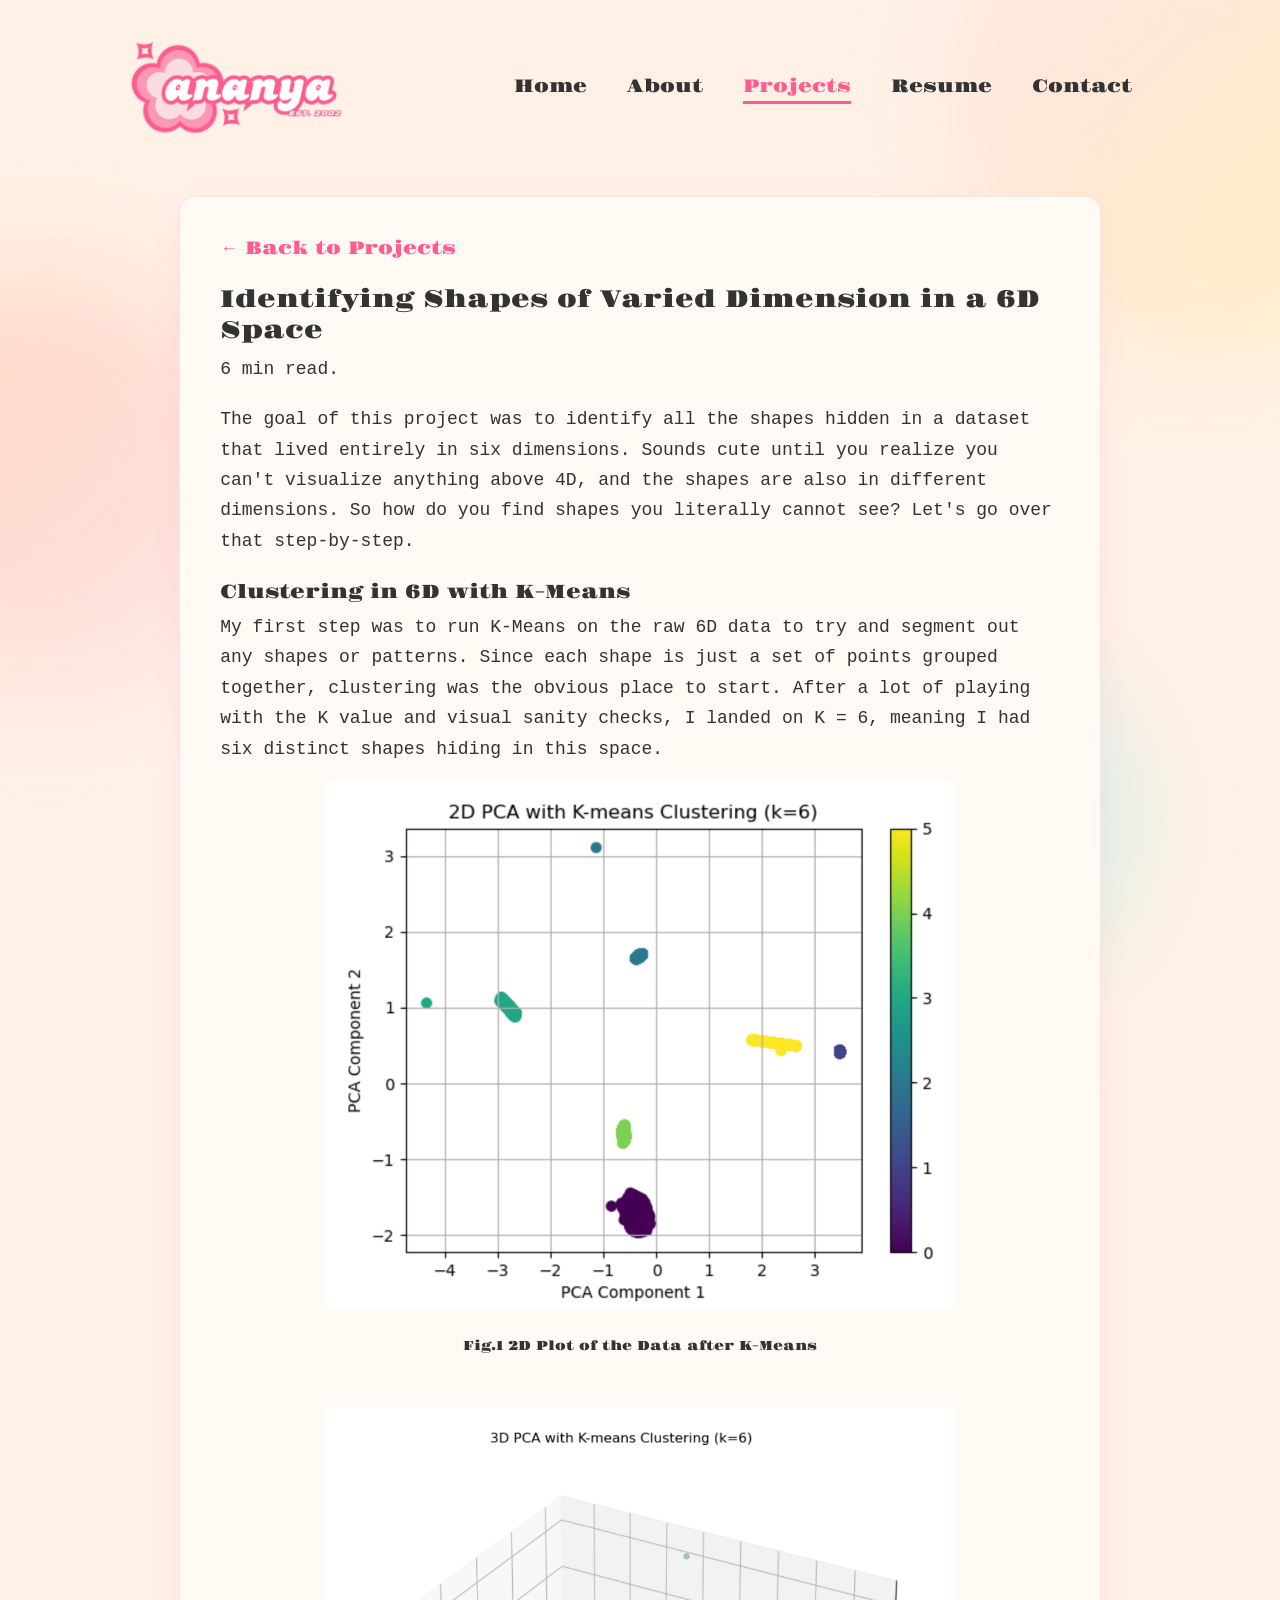
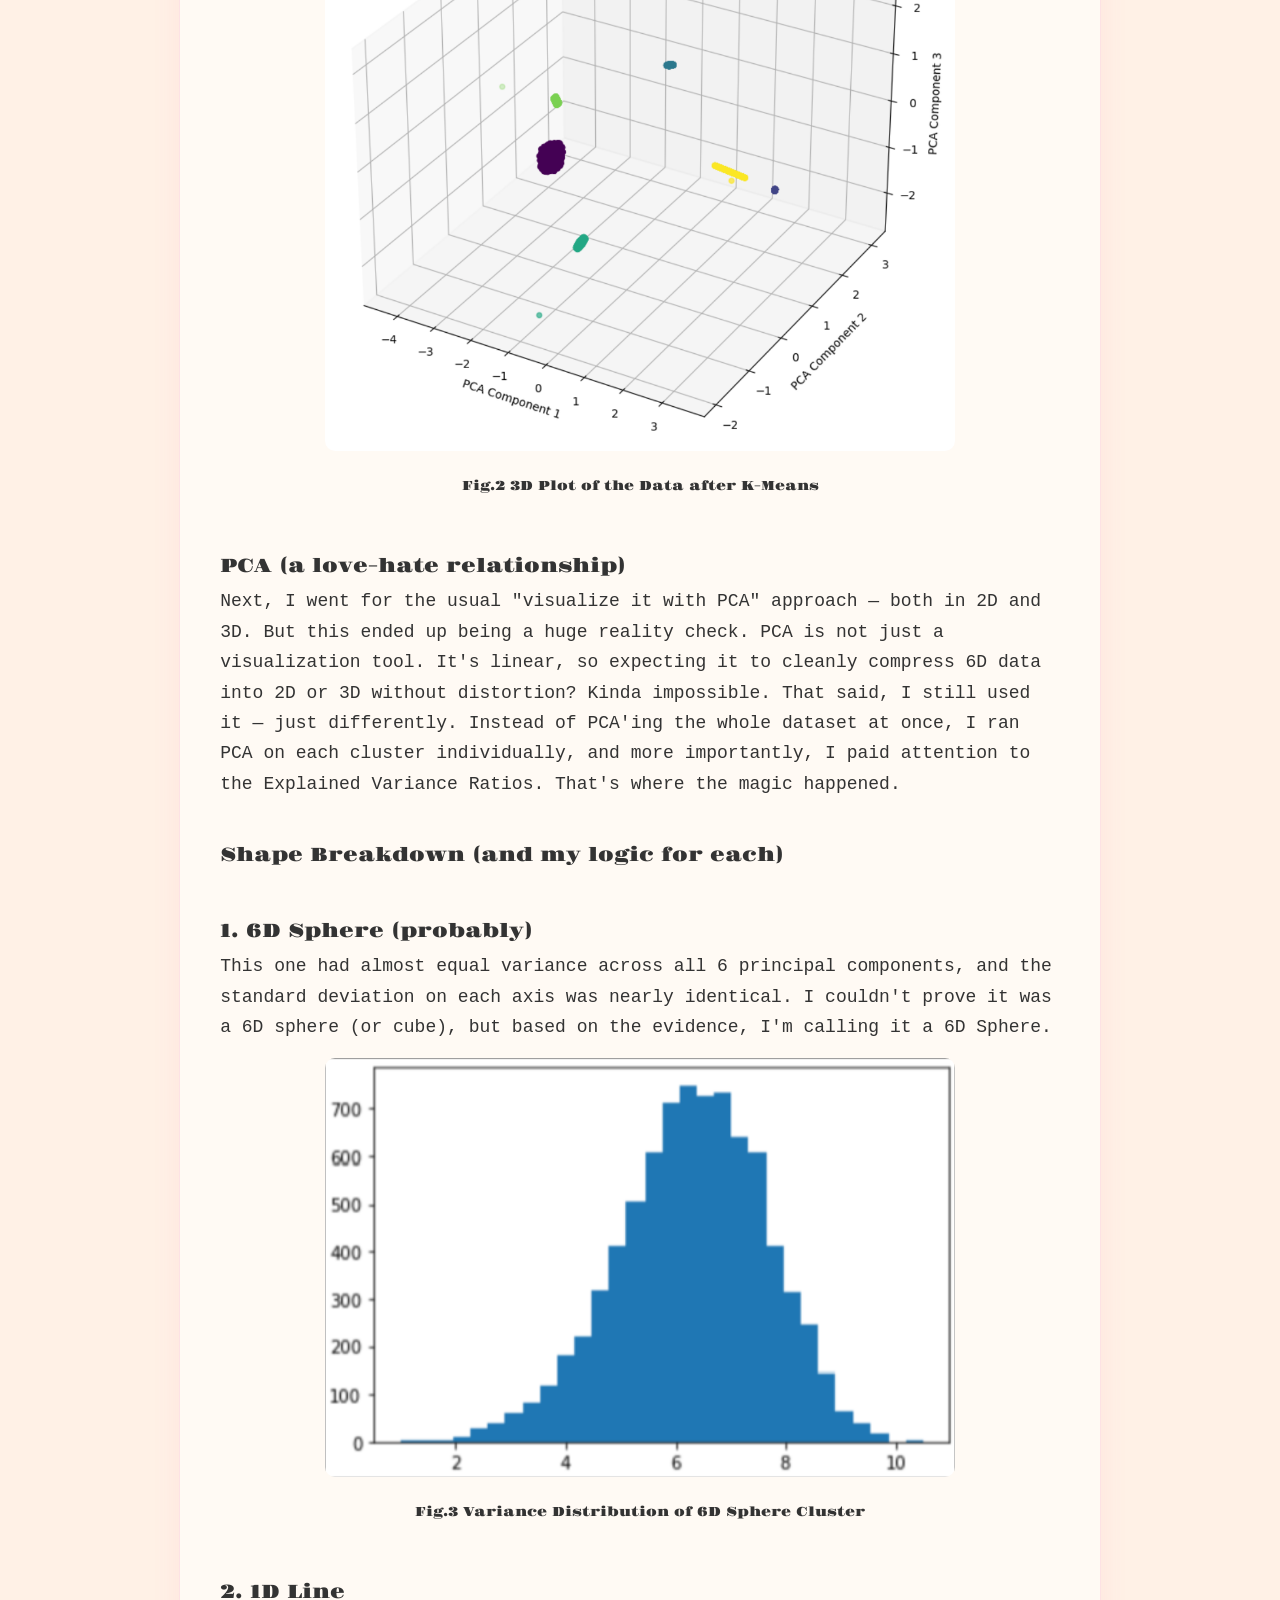
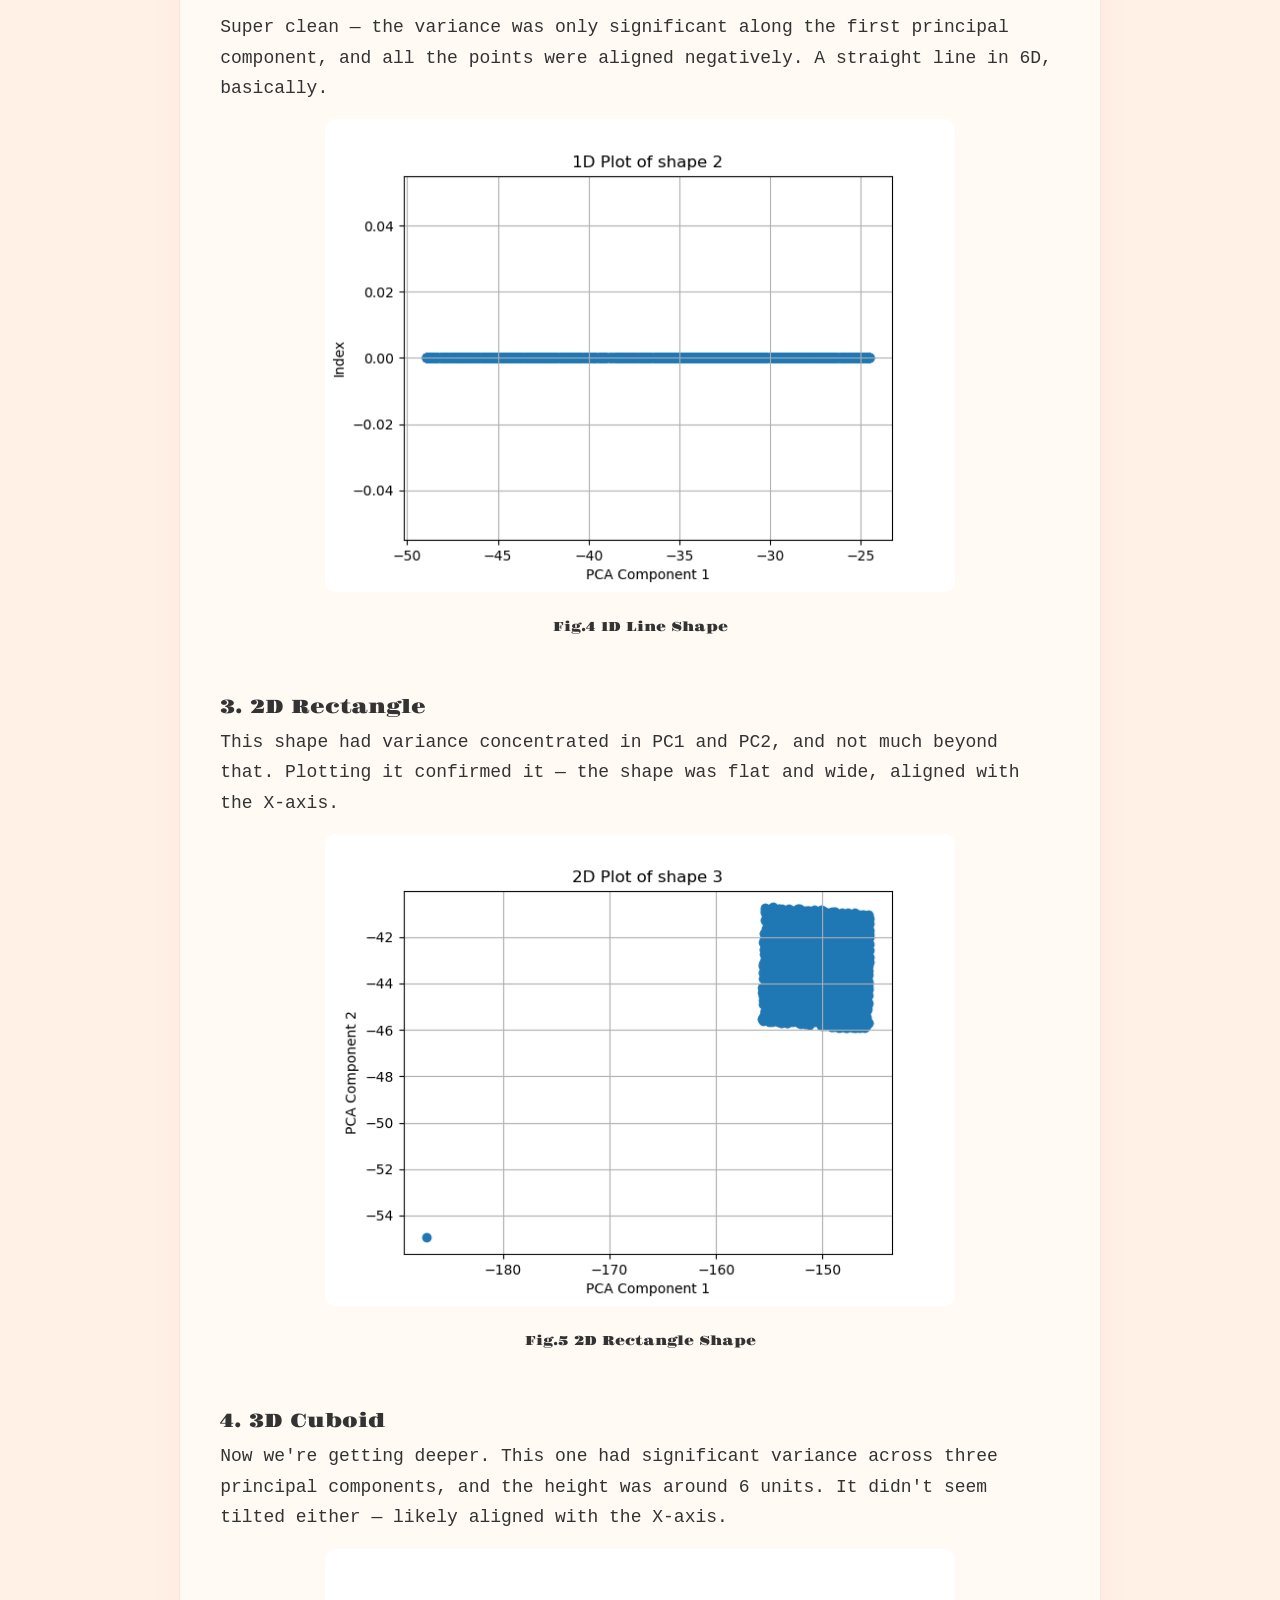
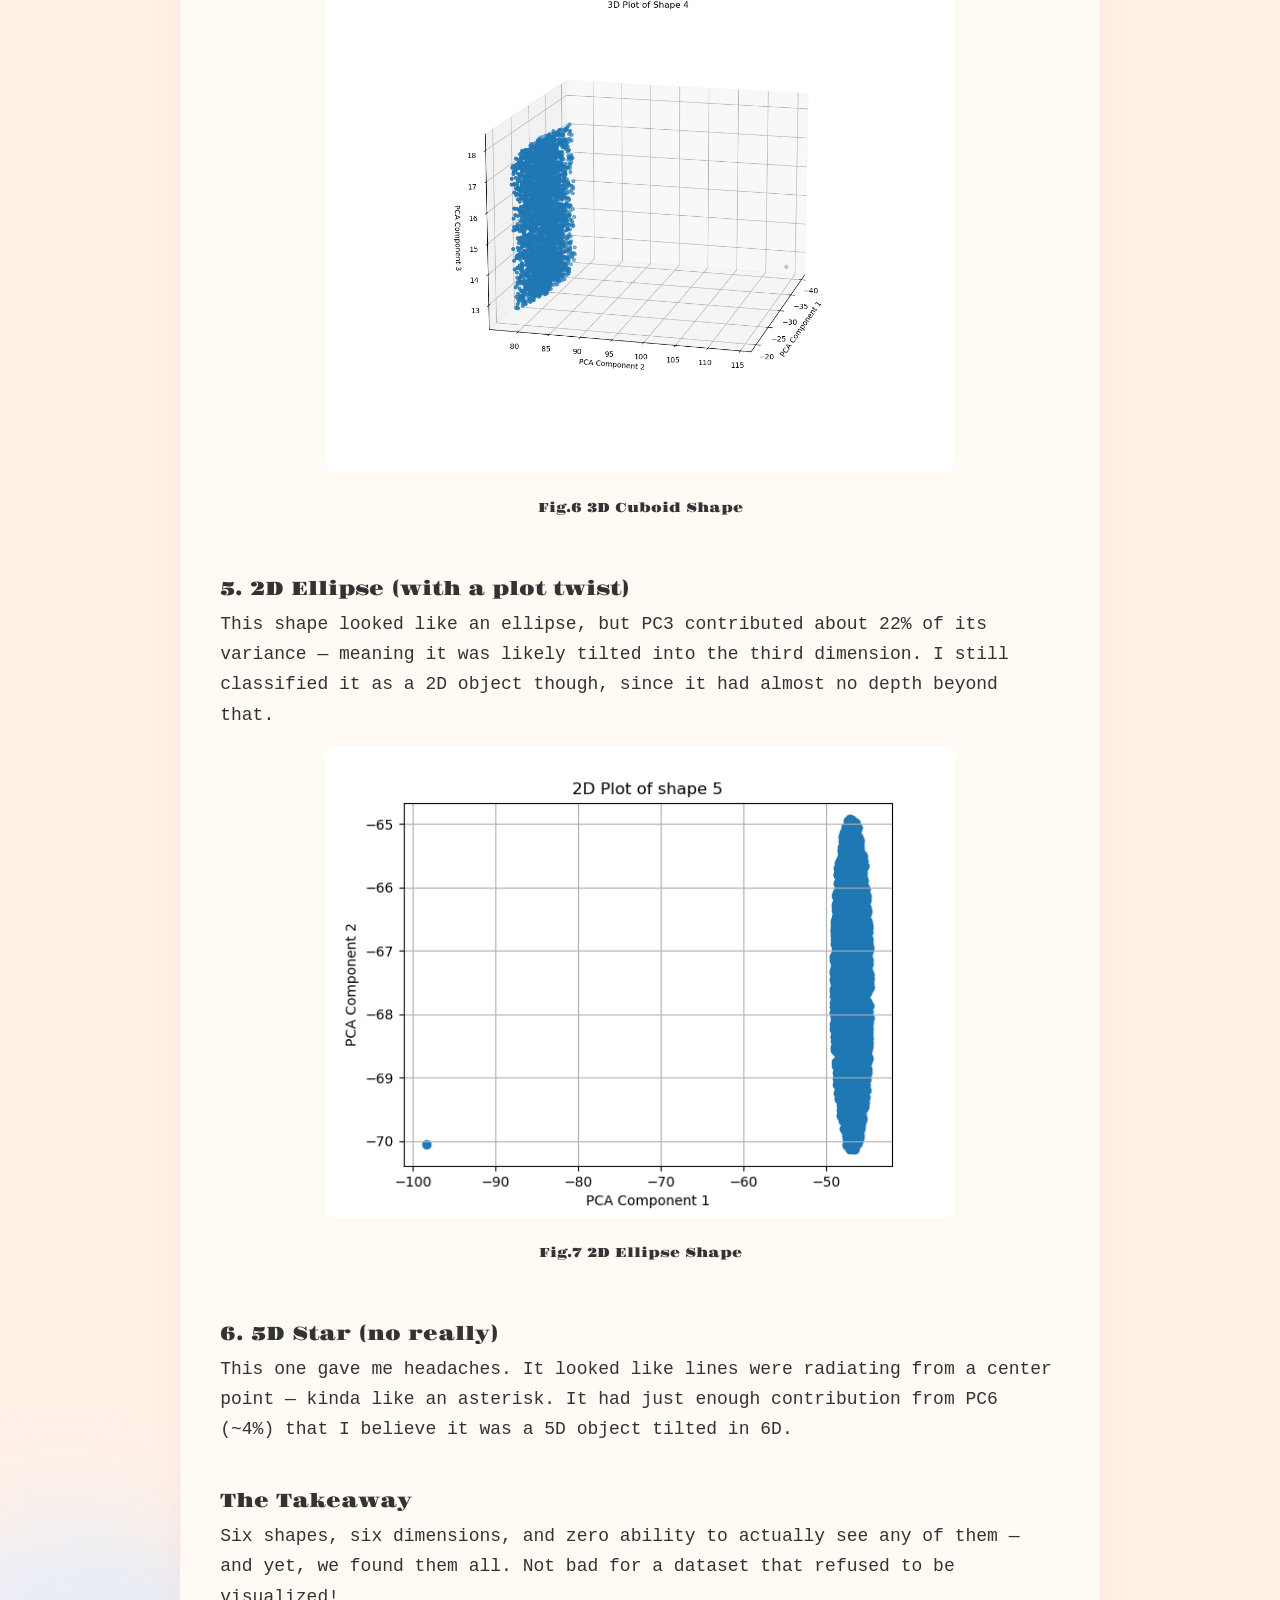
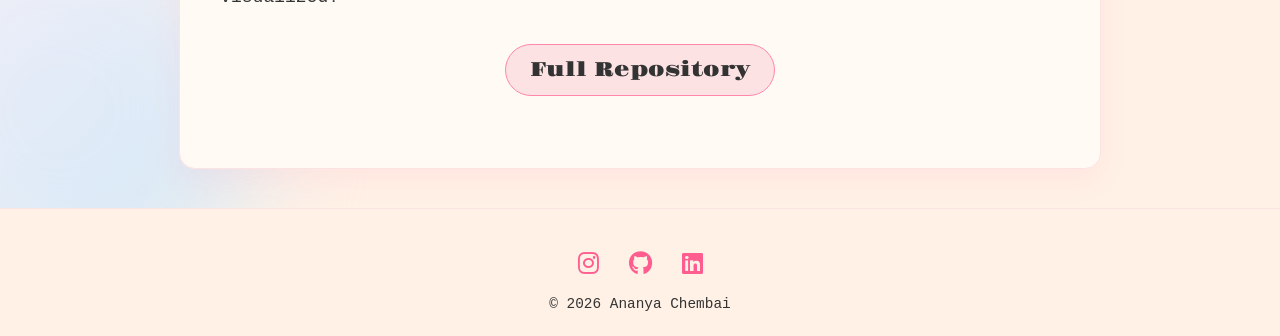
==== commit 56a2fe26: "Abstract multicolor animated background everywhere; add About to nav - Blobs are now organic morphin" ====
--- a/pages/6dhunt.html
+++ b/pages/6dhunt.html
@@ -23,6 +23,7 @@
                 <ul id="nav-menu">
                     <i class="fas fa-times" id="close-icon"></i>
                     <li><a href="../index.html">Home</a></li>
+                    <li><a href="../pages/about.html">About</a></li>
                     <li><a href="../pages/portfolio.html" class="active">Projects</a></li>
                     <li><a href="../pages/resume.html">Resume</a></li>
                     <li><a href="../pages/contact.html">Contact</a></li>
--- a/style.css
+++ b/style.css
@@ -65,11 +65,25 @@
     }
 }
 @keyframes drift{
-    from{
-        transform: translate(0, 0);
-    }
-    to{
-        transform: translate(2rem, 1.5rem);
+    0%, 100%{
+        transform: translate(0, 0) rotate(0deg) scale(1);
+    }
+    33%{
+        transform: translate(3rem, -2.5rem) rotate(10deg) scale(1.08);
+    }
+    66%{
+        transform: translate(-2.5rem, 2rem) rotate(-8deg) scale(0.94);
+    }
+}
+@keyframes blob-morph{
+    0%, 100%{
+        border-radius: 60% 40% 55% 45% / 50% 60% 40% 50%;
+    }
+    33%{
+        border-radius: 45% 55% 40% 60% / 60% 45% 55% 40%;
+    }
+    66%{
+        border-radius: 55% 45% 60% 40% / 40% 55% 45% 60%;
     }
 }
 @keyframes marquee{
@@ -106,24 +120,51 @@
     position: absolute;
     z-index: 0;
     border-radius: 50%;
-    filter: blur(70px);
+    filter: blur(55px);
     pointer-events: none;
 }
 #header::before{
     width: 30rem;
     height: 30rem;
-    background: #fde2e4;
+    background: linear-gradient(135deg, #fde2e4, #fff1bf);
     top: -8rem;
     right: -10rem;
-    animation: drift 12s ease-in-out infinite alternate;
+    animation: drift 16s ease-in-out infinite, blob-morph 18s ease-in-out infinite;
 }
 #header::after{
     width: 24rem;
     height: 24rem;
-    background: #f4effa;
+    background: linear-gradient(135deg, #f4effa, #cfe7f5);
     bottom: -6rem;
     left: -8rem;
-    animation: drift 14s ease-in-out infinite alternate-reverse;
+    animation: drift 20s ease-in-out infinite reverse, blob-morph 22s ease-in-out infinite;
+}
+
+/* Floating pastel blobs that stay with the viewport on every page */
+body::before,
+body::after{
+    content: '';
+    position: fixed;
+    z-index: -1;
+    border-radius: 50%;
+    filter: blur(55px);
+    pointer-events: none;
+}
+body::before{
+    width: 26rem;
+    height: 26rem;
+    background: linear-gradient(135deg, #ffd9c0, #fde2e4);
+    top: 30%;
+    left: -10rem;
+    animation: drift 24s ease-in-out infinite, blob-morph 20s ease-in-out infinite reverse;
+}
+body::after{
+    width: 22rem;
+    height: 22rem;
+    background: linear-gradient(135deg, #cfe7f5, #d6f5e3);
+    bottom: -6rem;
+    right: 12%;
+    animation: drift 18s ease-in-out infinite reverse, blob-morph 24s ease-in-out infinite;
 }
 .container{
     padding: 0.5rem 10%;
@@ -728,11 +769,25 @@
 }
 
 
+/* ---------NARROW DESKTOP (max 1100px)--------- */
+@media only screen and (max-width: 1100px){
+    .logo{
+        width: 12rem;
+    }
+    nav ul li{
+        margin: 0.625rem 0.9rem;
+    }
+}
+
+
 /* ---------TABLET (max 900px)--------- */
 @media only screen and (max-width: 900px){
     .container{
         padding: 0.5rem 6%;
     }
+    .logo{
+        width: 12rem;
+    }
     .header-text{
         font-size: 1.5rem;
     }
@@ -763,8 +818,8 @@
 }
 
 
-/* ---------MOBILE NAV (max 768px)--------- */
-@media only screen and (max-width: 768px){
+/* ---------MOBILE NAV (max 900px)--------- */
+@media only screen and (max-width: 900px){
     nav .fa-bars{
         display: block;
     }
@@ -804,8 +859,12 @@
         cursor: pointer;
         color: #ff5d8f;
     }
-
-    /* About stacks: center the photo and intro text */
+}
+
+
+/* ---------ABOUT STACKS (max 768px)--------- */
+@media only screen and (max-width: 768px){
+    /* Center the photo and intro text once they stack */
     .about-col-1, .about-col-2{
         flex-basis: 100%;
     }
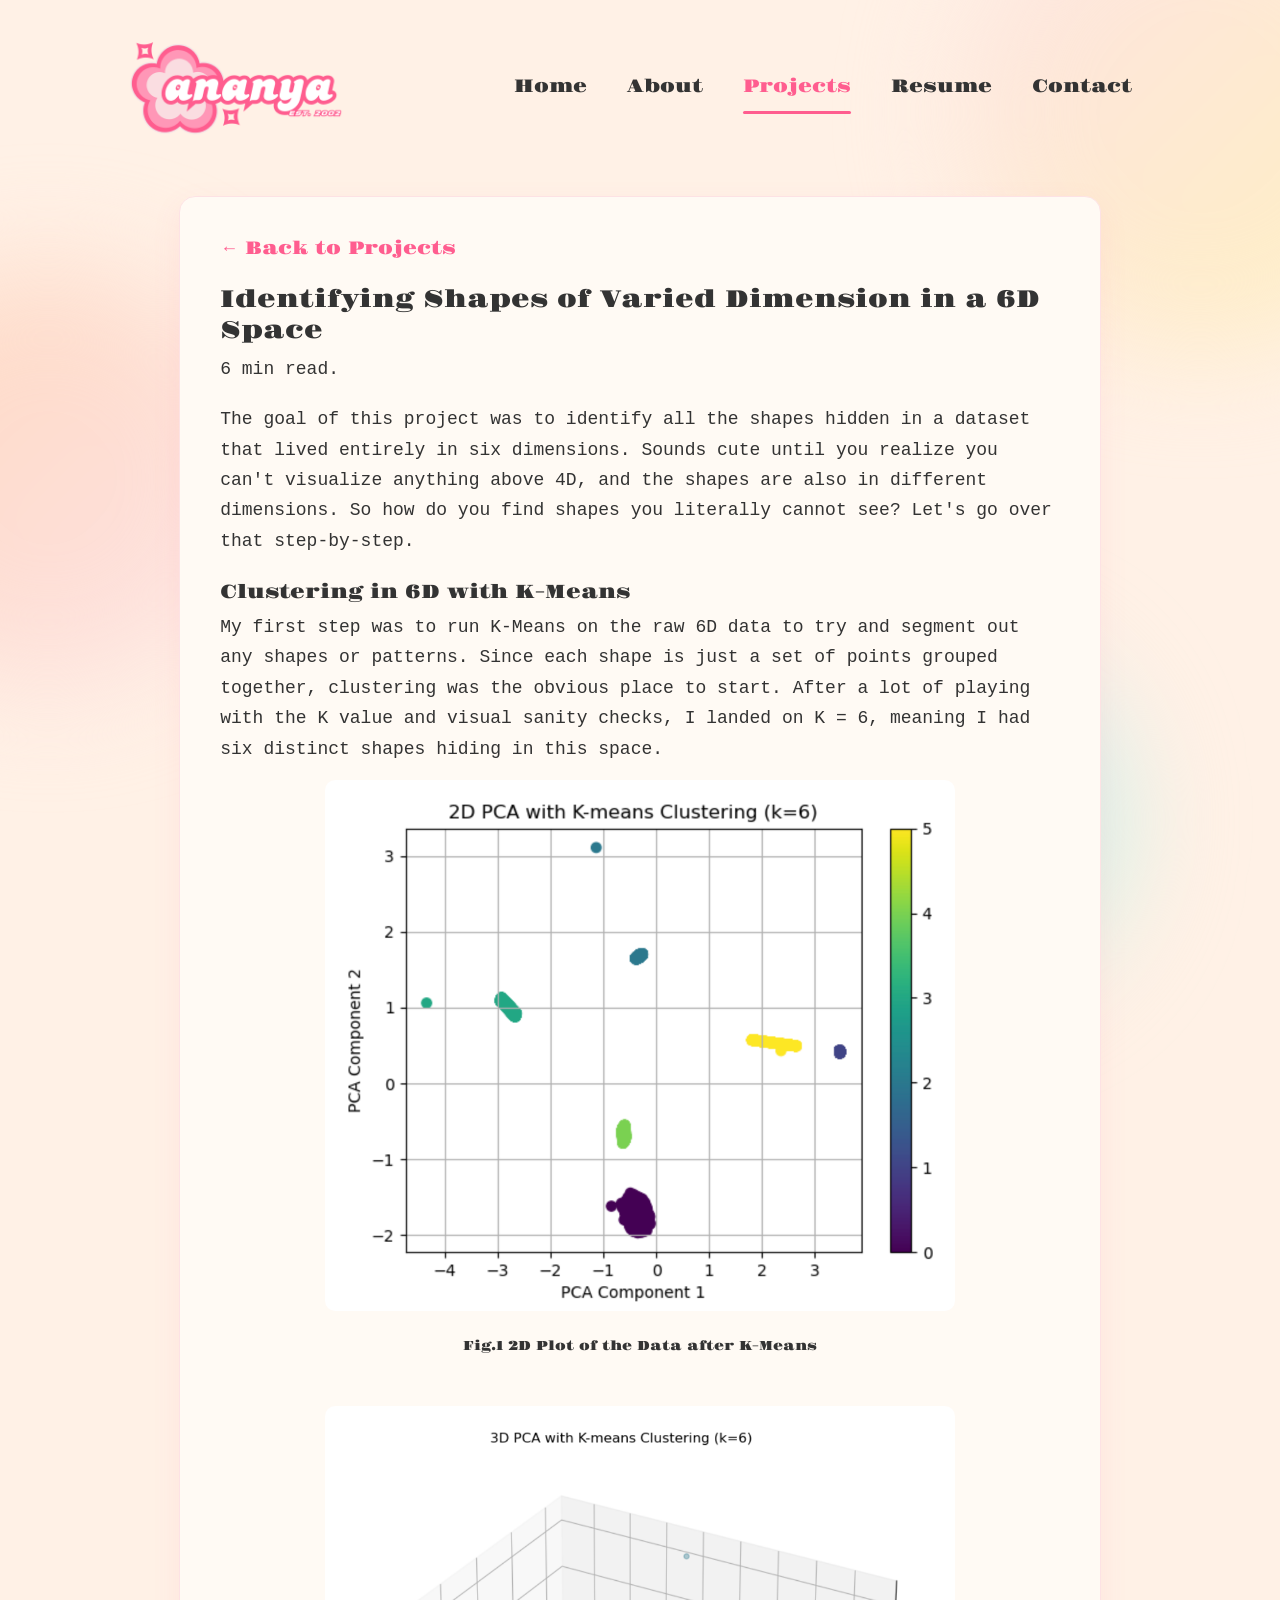
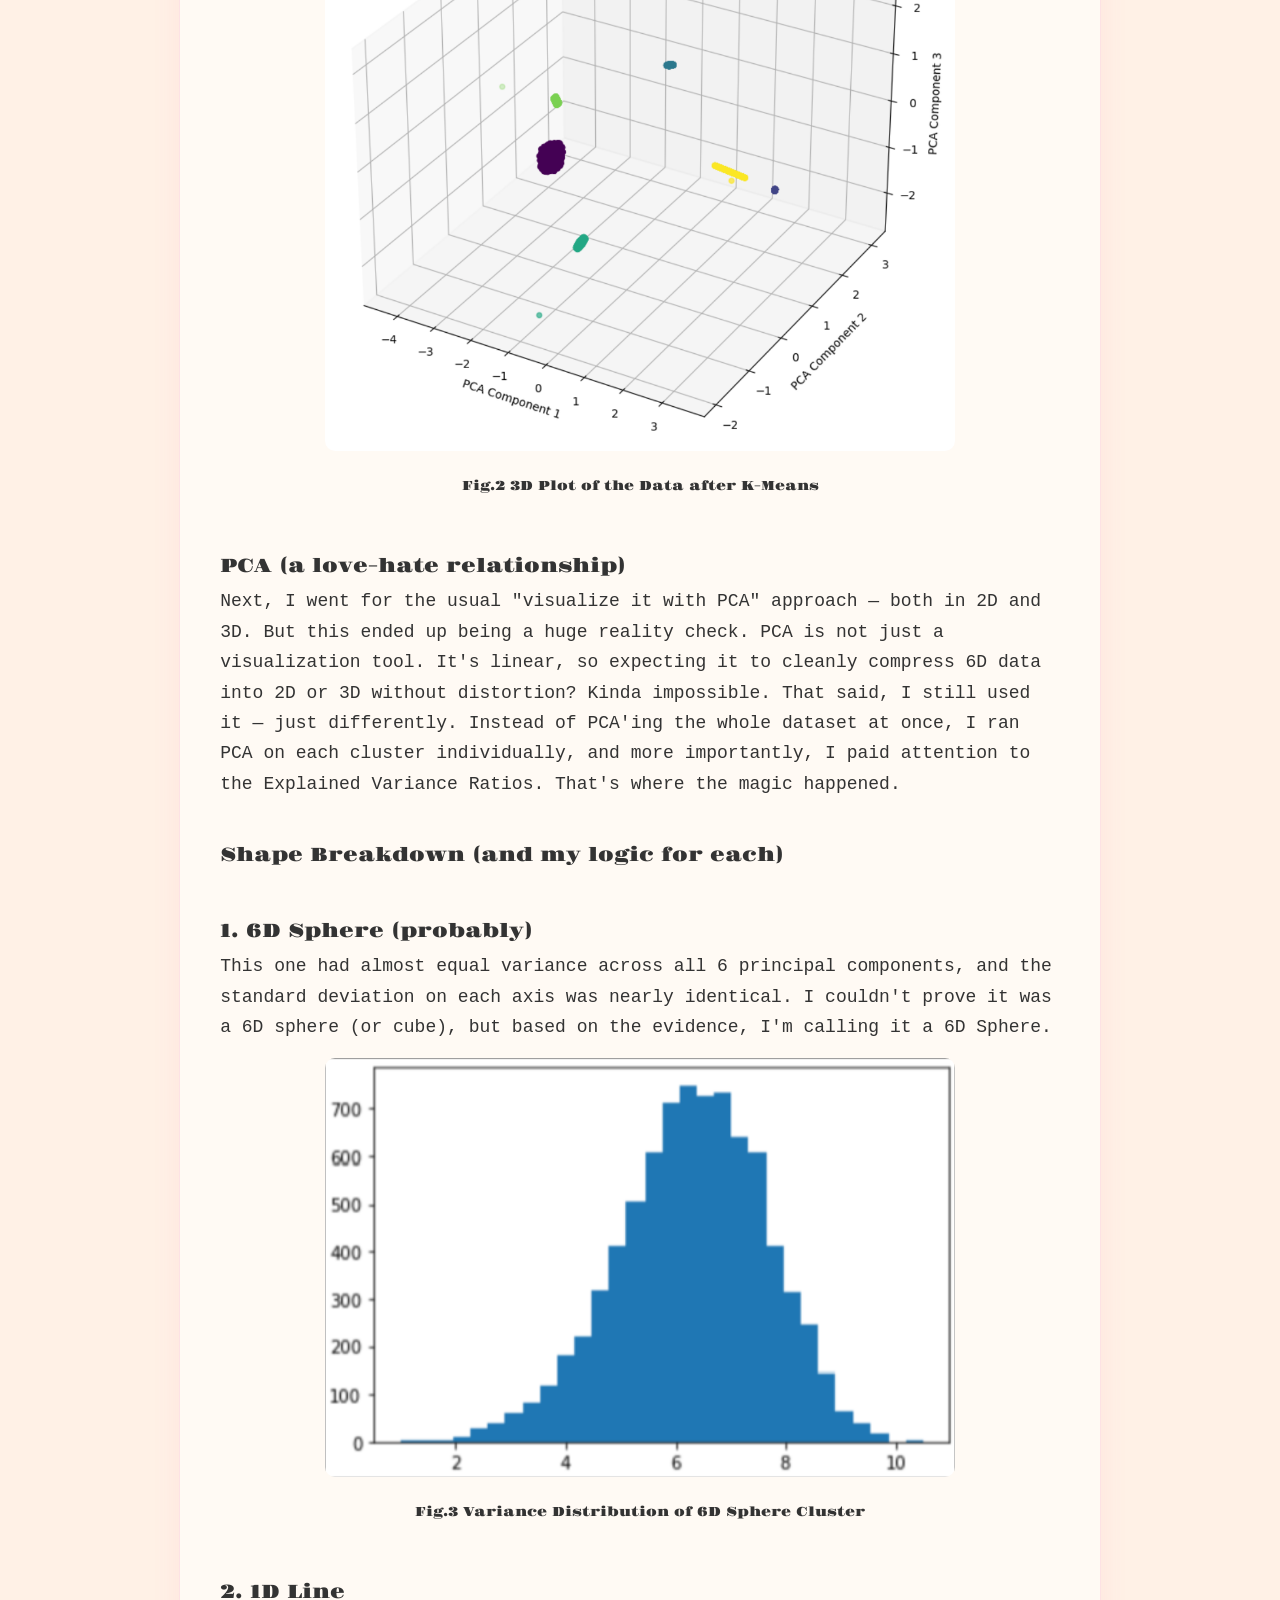
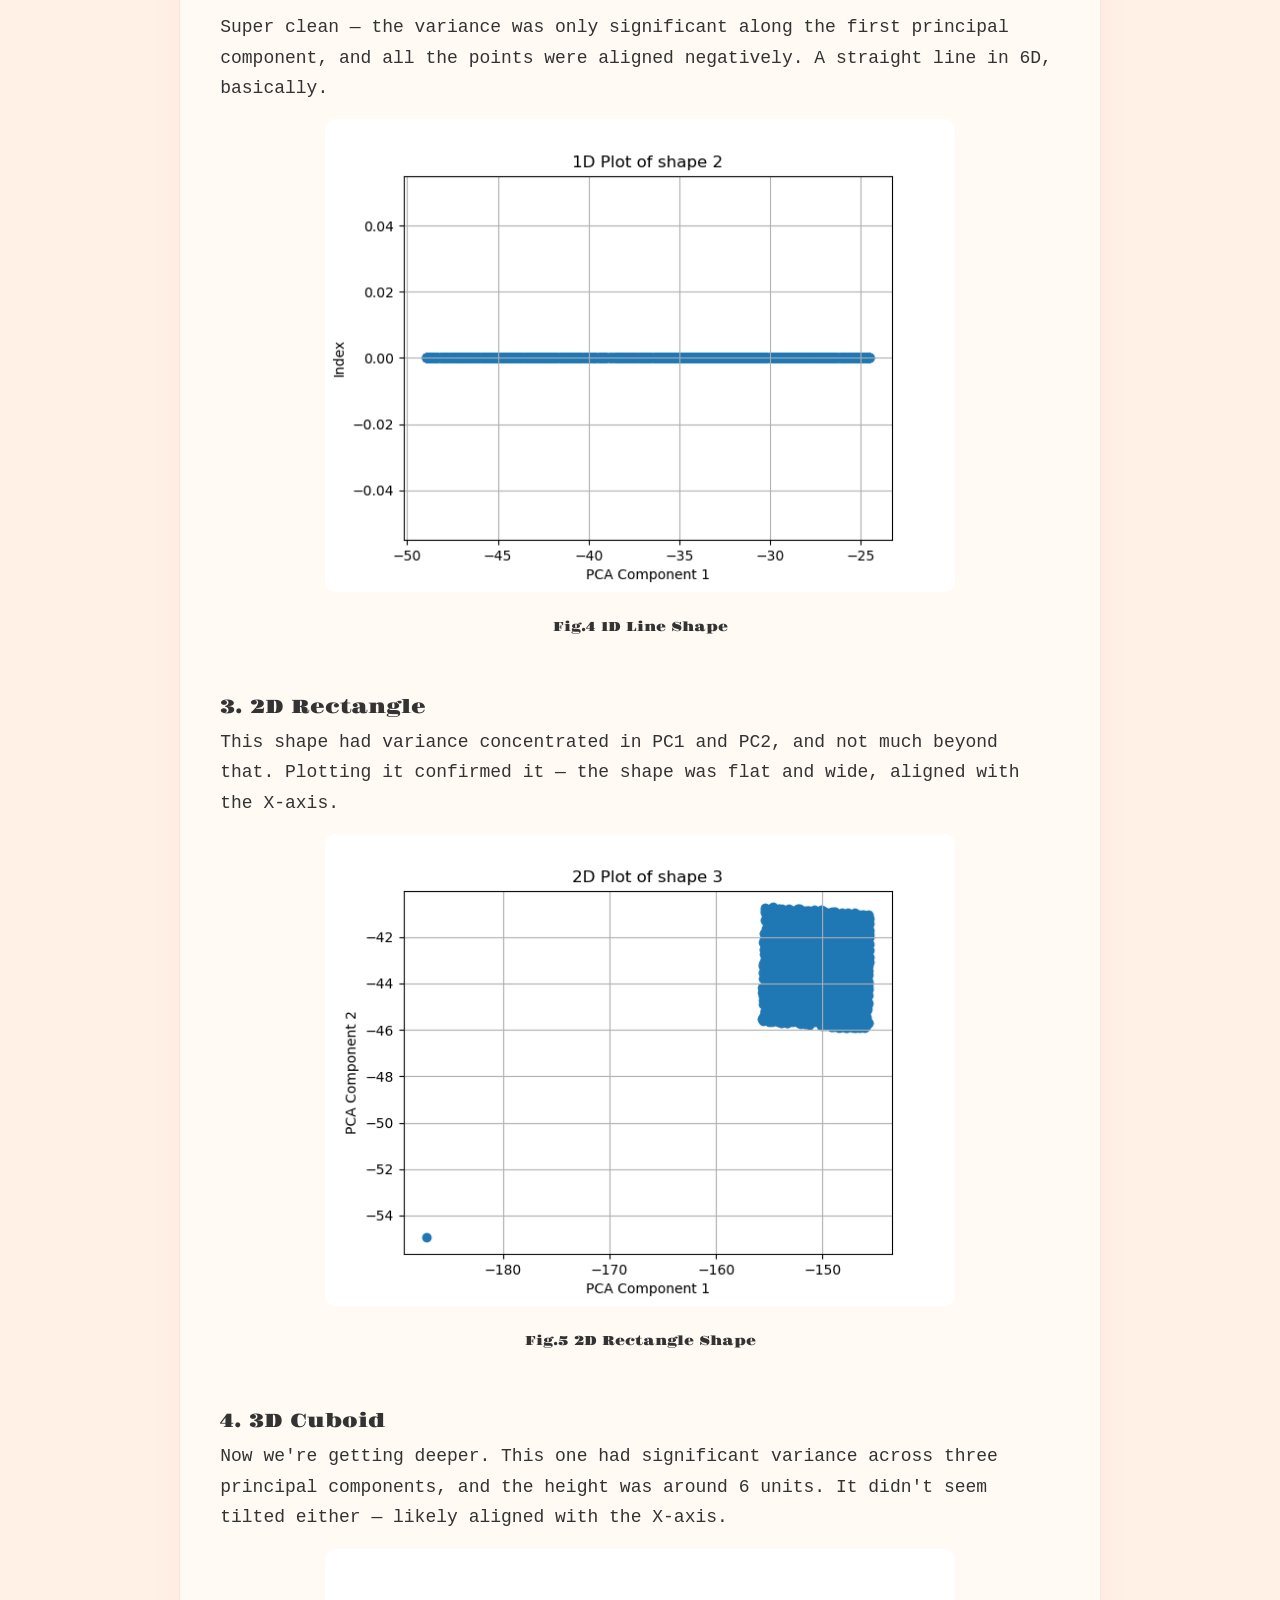
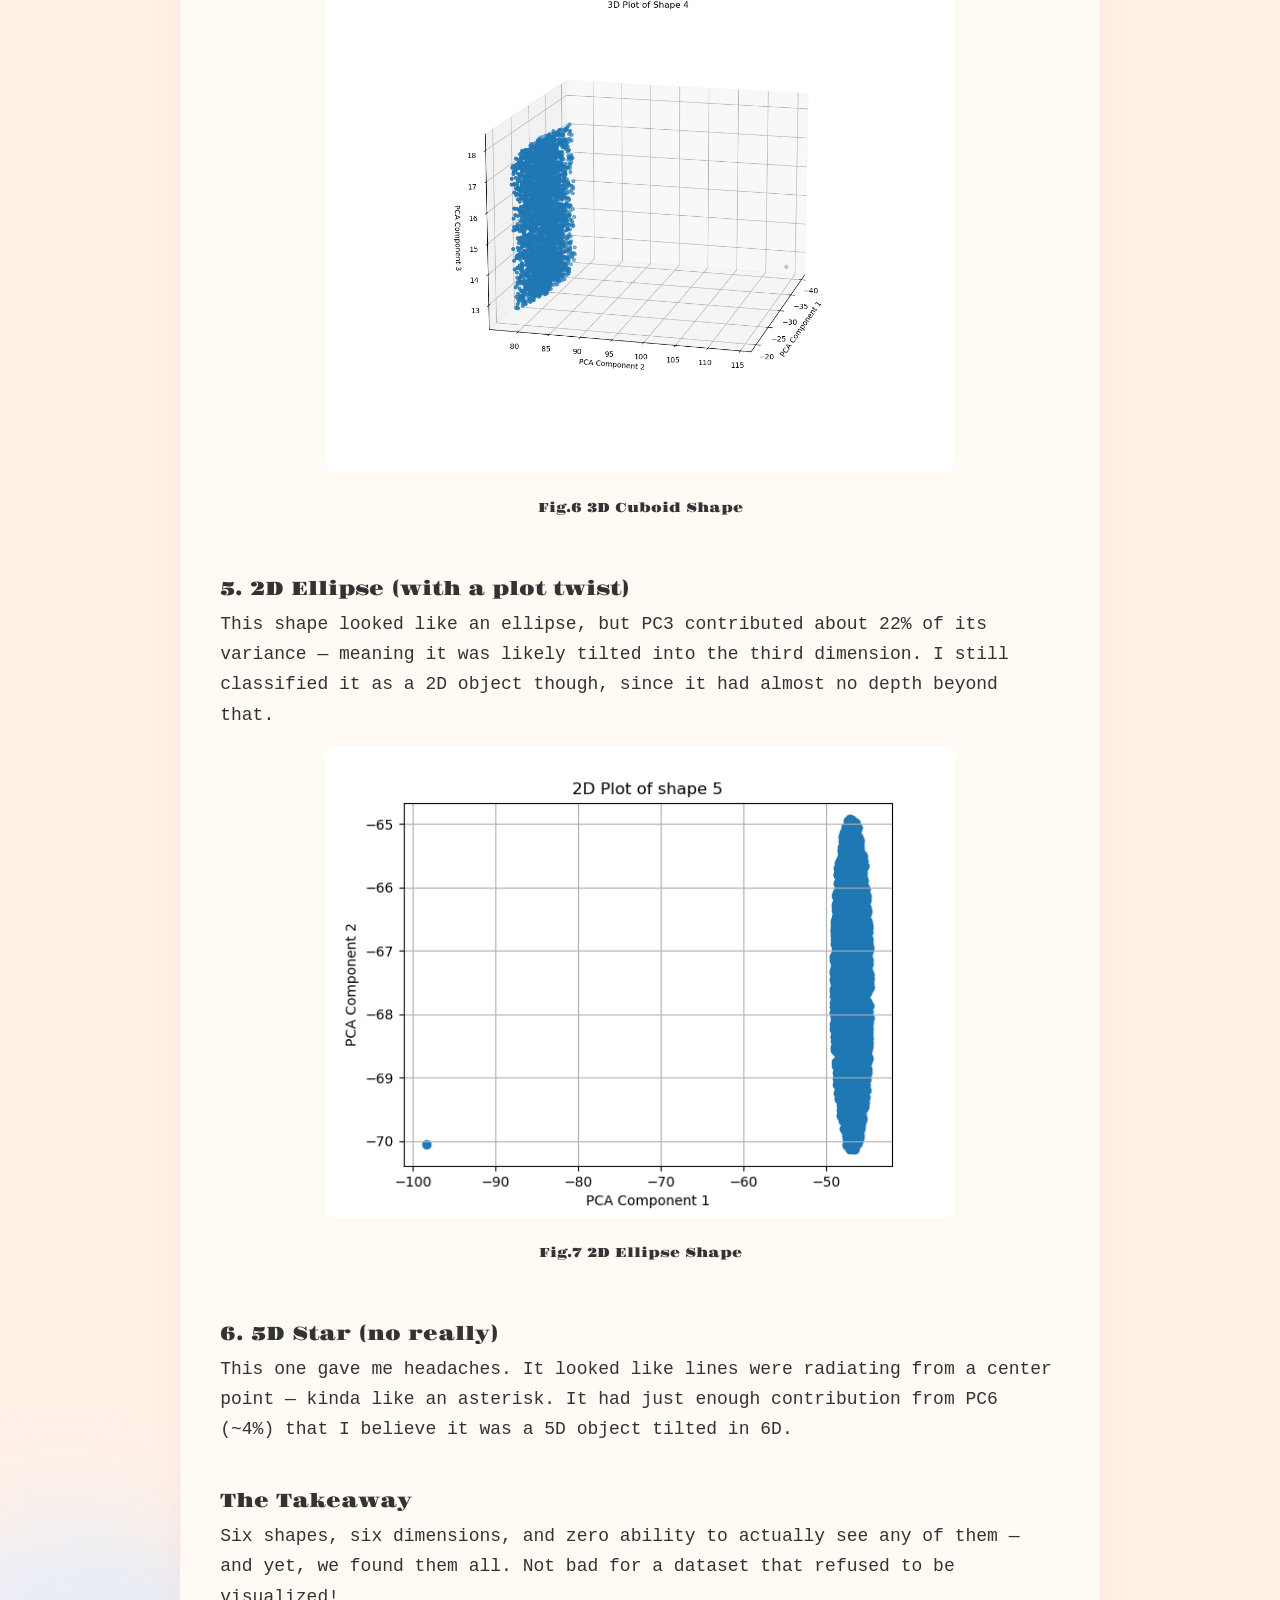
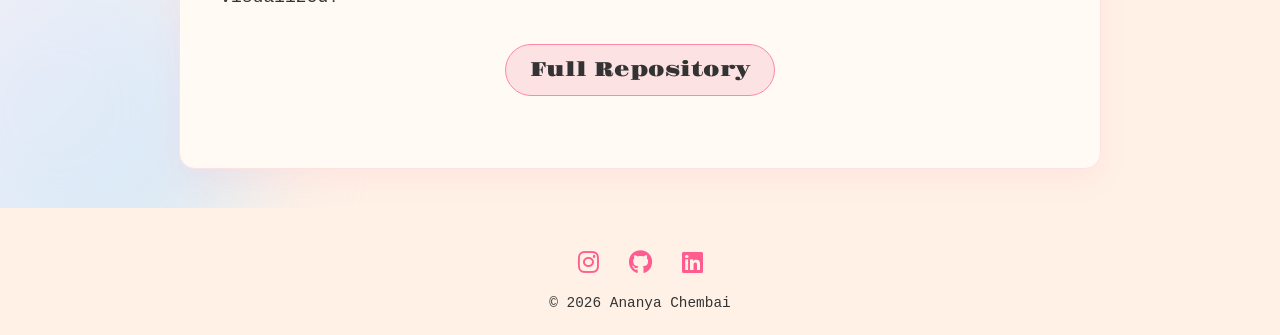
==== commit 7b94b84c: "Add page slide transitions, swipe nav, sliding underline; update social links - Pages now slide out/" ====
--- a/pages/6dhunt.html
+++ b/pages/6dhunt.html
@@ -115,9 +115,9 @@
     <!-- ---------FOOTER--------- -->
     <footer>
         <div class="social-icons">
-            <a href="https://instagram.com" target="_blank" rel="noopener" aria-label="Instagram"><i class="fa-brands fa-instagram"></i></a>
+            <a href="https://www.instagram.com/holy.sheet.cake/" target="_blank" rel="noopener" aria-label="Instagram"><i class="fa-brands fa-instagram"></i></a>
             <a href="https://github.com/ananyachem" target="_blank" rel="noopener" aria-label="GitHub"><i class="fa-brands fa-github"></i></a>
-            <a href="https://linkedin.com" target="_blank" rel="noopener" aria-label="LinkedIn"><i class="fa-brands fa-linkedin"></i></a>
+            <a href="https://www.linkedin.com/in/ananyachembai/" target="_blank" rel="noopener" aria-label="LinkedIn"><i class="fa-brands fa-linkedin"></i></a>
         </div>
         <p>&copy; 2026 Ananya Chembai</p>
     </footer>
@@ -149,5 +149,6 @@
         });
     </script>
 
+    <script src="../script.js"></script>
 </body>
 </html>
--- a/style.css
+++ b/style.css
@@ -9,10 +9,12 @@
 
 html{
     scroll-behavior: smooth;
+    background-color: #fff1e6;
+    overflow-x: hidden;
 }
 
 body{
-    background-color: #fff1e6;
+    background-color: transparent;
     color: #333;
 }
 
@@ -140,9 +142,10 @@
     animation: drift 20s ease-in-out infinite reverse, blob-morph 22s ease-in-out infinite;
 }
 
-/* Floating pastel blobs that stay with the viewport on every page */
-body::before,
-body::after{
+/* Floating pastel blobs pinned to the viewport — they sit behind the
+   transparent body, so they stay put while the page slides on top */
+html::before,
+html::after{
     content: '';
     position: fixed;
     z-index: -1;
@@ -150,7 +153,7 @@
     filter: blur(55px);
     pointer-events: none;
 }
-body::before{
+html::before{
     width: 26rem;
     height: 26rem;
     background: linear-gradient(135deg, #ffd9c0, #fde2e4);
@@ -158,7 +161,7 @@
     left: -10rem;
     animation: drift 24s ease-in-out infinite, blob-morph 20s ease-in-out infinite reverse;
 }
-body::after{
+html::after{
     width: 22rem;
     height: 22rem;
     background: linear-gradient(135deg, #cfe7f5, #d6f5e3);
@@ -166,6 +169,35 @@
     right: 12%;
     animation: drift 18s ease-in-out infinite reverse, blob-morph 24s ease-in-out infinite;
 }
+
+
+/* ---------PAGE SLIDE TRANSITIONS--------- */
+@keyframes slide-out-left{
+    to{ transform: translateX(-100%); opacity: 0; }
+}
+@keyframes slide-out-right{
+    to{ transform: translateX(100%); opacity: 0; }
+}
+@keyframes slide-in-right{
+    from{ transform: translateX(100%); opacity: 0; }
+    to{ transform: translateX(0); opacity: 1; }
+}
+@keyframes slide-in-left{
+    from{ transform: translateX(-100%); opacity: 0; }
+    to{ transform: translateX(0); opacity: 1; }
+}
+body.is-leaving-left{
+    animation: slide-out-left 0.45s cubic-bezier(0.6, 0.05, 0.3, 1) forwards;
+}
+body.is-leaving-right{
+    animation: slide-out-right 0.45s cubic-bezier(0.6, 0.05, 0.3, 1) forwards;
+}
+body.is-entering-right{
+    animation: slide-in-right 0.5s cubic-bezier(0.2, 0.7, 0.3, 1);
+}
+body.is-entering-left{
+    animation: slide-in-left 0.5s cubic-bezier(0.2, 0.7, 0.3, 1);
+}
 .container{
     padding: 0.5rem 10%;
 }
@@ -185,6 +217,7 @@
 nav ul{
     display: flex;
     align-items: center;
+    position: relative;
 }
 nav ul li{
     display: inline-block;
@@ -196,25 +229,26 @@
     text-decoration: none;
     font-size: 1.125rem;
     position: relative;
-}
-nav ul li a::after{
-    content: '';
+    transition: color 0.3s ease;
+}
+nav ul li a:hover,
+nav ul li a.active{
+    color: #ff5d8f;
+}
+/* one underline that slides to the hovered / active link */
+.nav-indicator{
+    position: absolute;
+    bottom: -0.375rem;
+    left: 0;
     width: 0;
     height: 0.2rem;
+    border-radius: 999px;
     background: #ff5d8f;
-    position: absolute;
-    left: 0;
-    bottom: -0.375rem;
-    transition: 0.5s;
-}
-nav ul li a:hover::after{
-    width: 100%;
-}
-nav ul li a.active{
-    color: #ff5d8f;
-}
-nav ul li a.active::after{
-    width: 100%;
+    opacity: 0;
+    pointer-events: none;
+    transition: left 0.35s cubic-bezier(0.6, 0.2, 0.2, 1),
+                width 0.35s cubic-bezier(0.6, 0.2, 0.2, 1),
+                opacity 0.3s ease;
 }
 nav .fa-bars{
     display: none;
@@ -753,7 +787,6 @@
 footer{
     text-align: center;
     padding: 2.5rem 10% 1.5rem;
-    border-top: 1px solid #fde2e4;
 }
 footer .social-icons{
     margin-top: 0;
@@ -822,6 +855,10 @@
 @media only screen and (max-width: 900px){
     nav .fa-bars{
         display: block;
+    }
+    /* sliding underline is desktop-only; vertical menu uses text color */
+    .nav-indicator{
+        display: none;
     }
     nav ul{
         position: fixed;
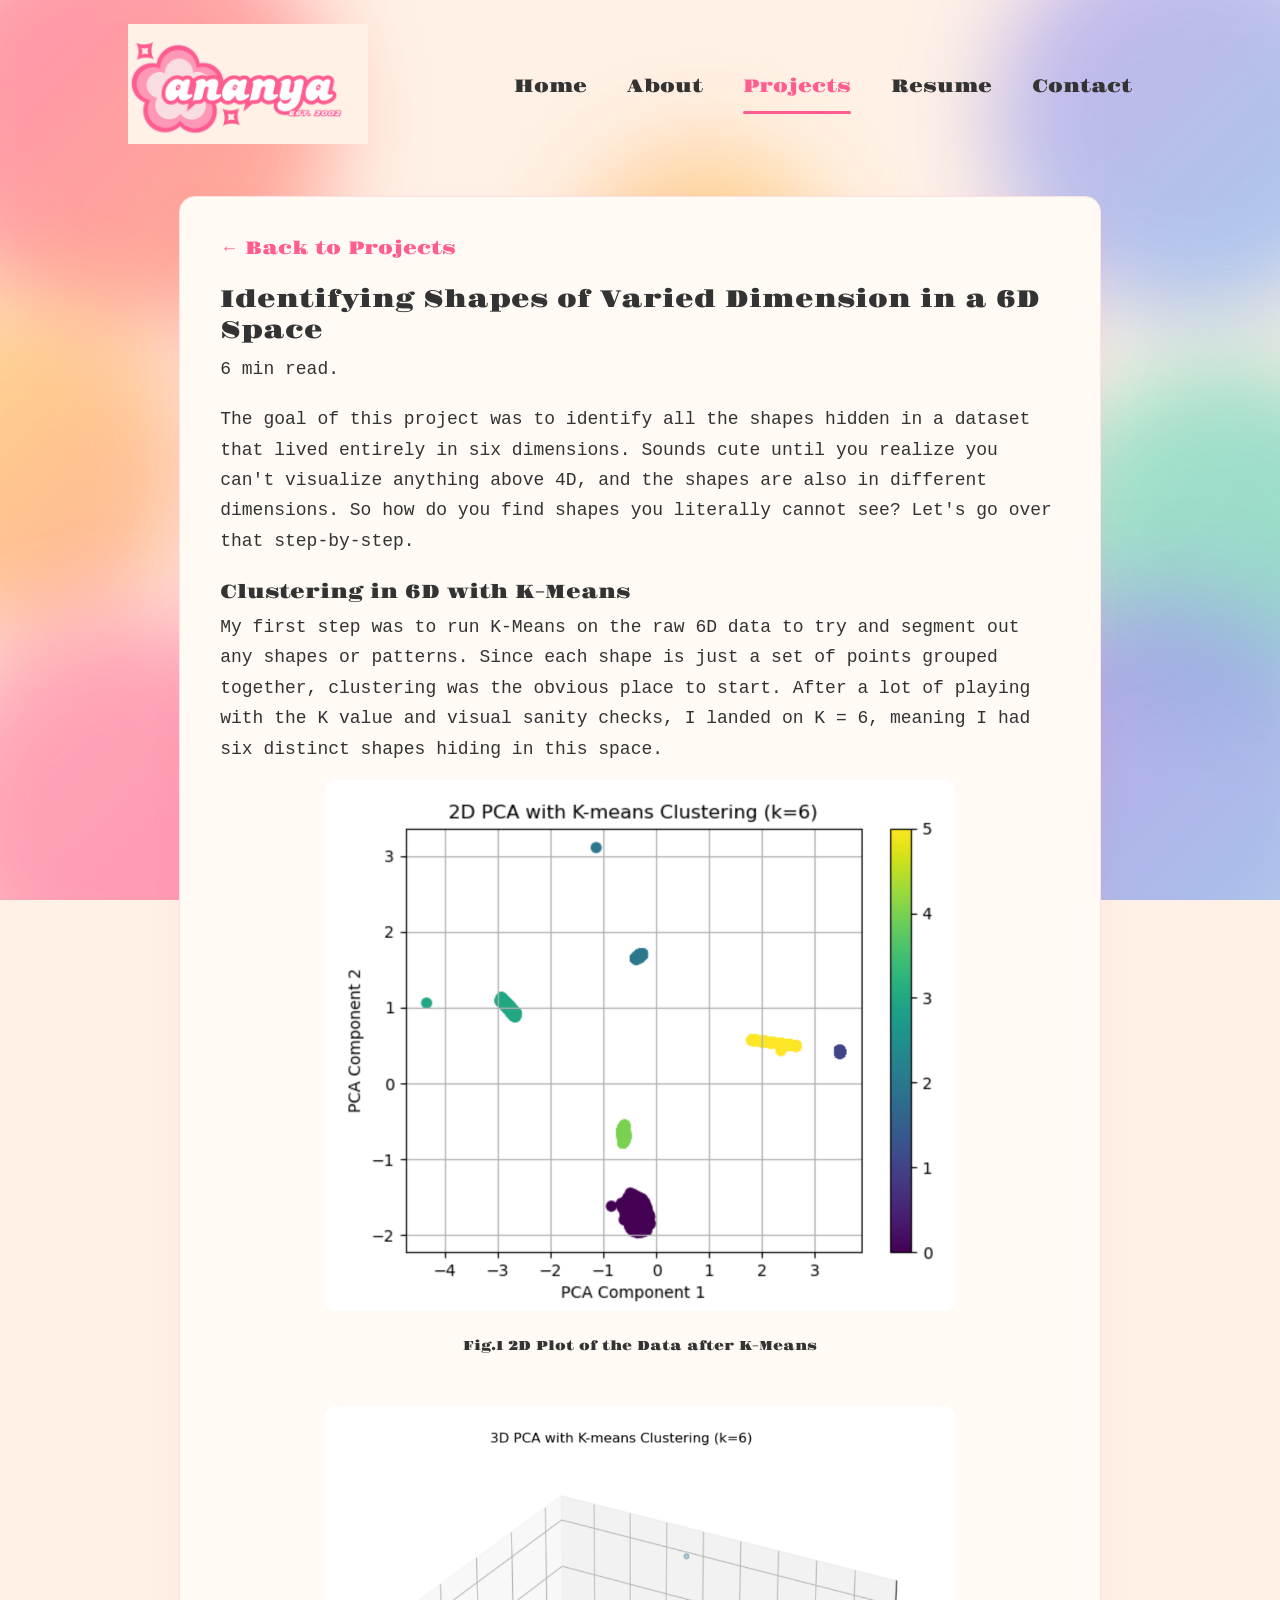
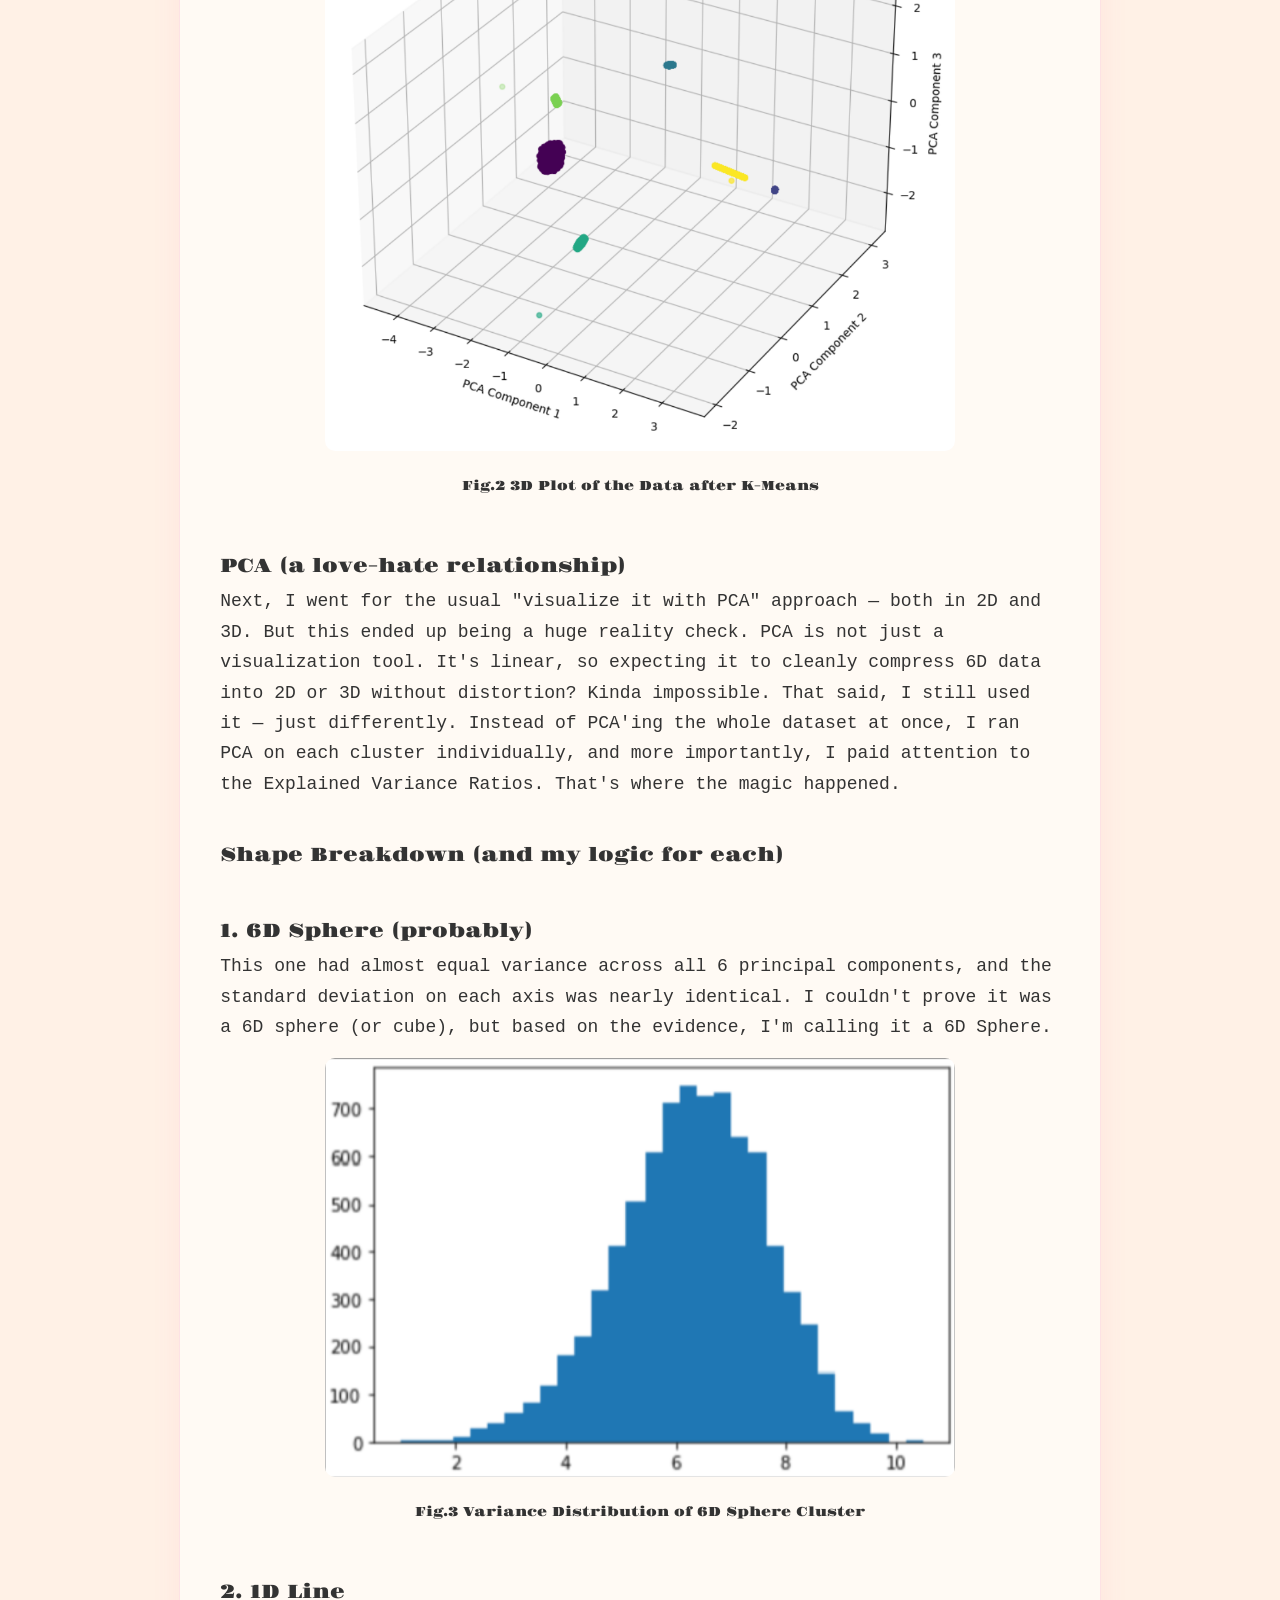
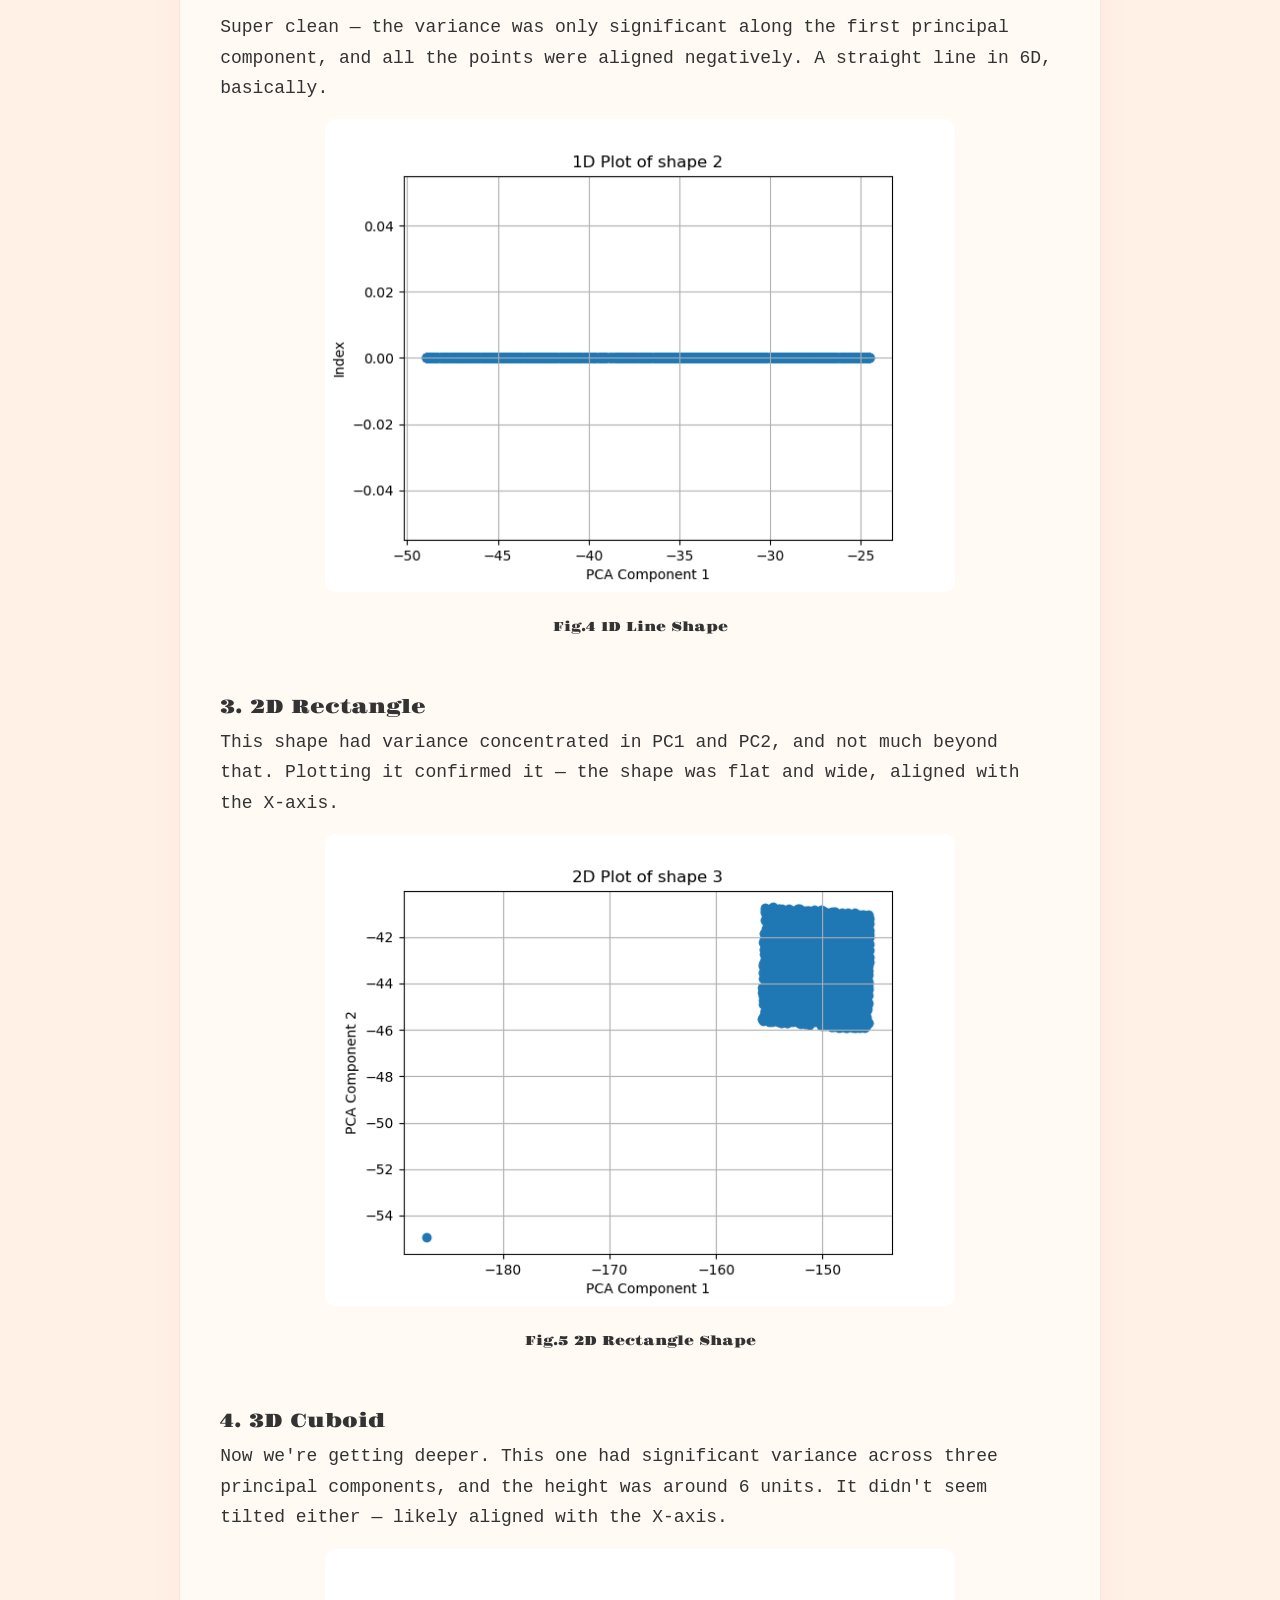
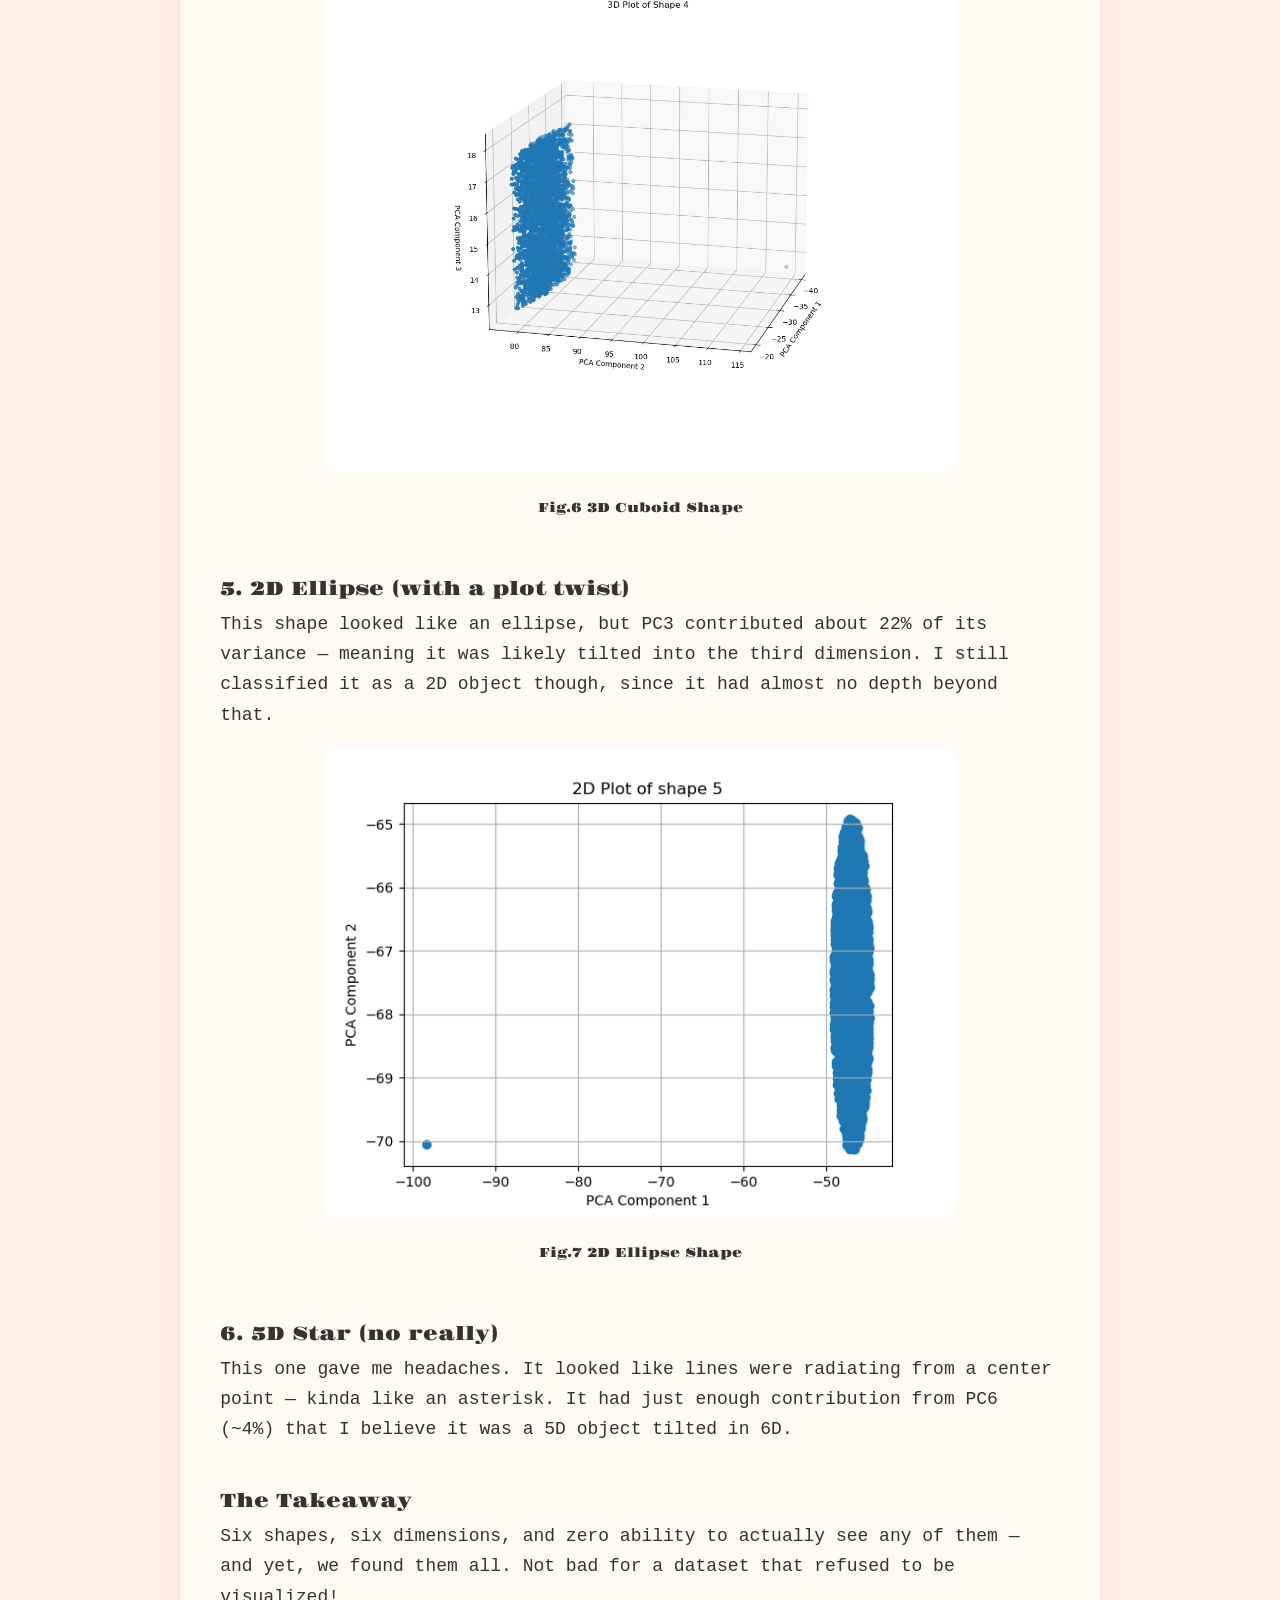
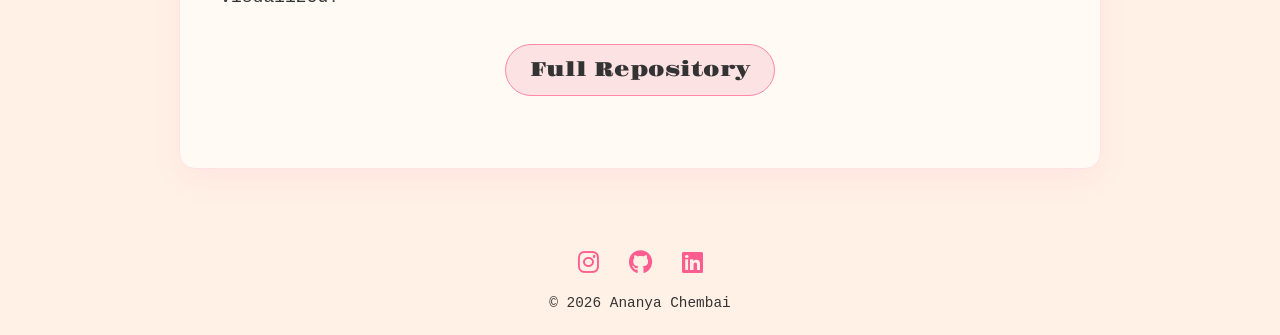
==== commit f520fcea: "Remove broken page-slide feature; richer background; fix footer line - Remove the page slide/swipe t" ====
--- a/pages/6dhunt.html
+++ b/pages/6dhunt.html
@@ -12,6 +12,17 @@
     <link rel="stylesheet" href="../style.css">
 </head>
 <body>
+
+    <div class="bg" aria-hidden="true">
+        <span class="blob b1"></span>
+        <span class="blob b2"></span>
+        <span class="blob b3"></span>
+        <span class="blob b4"></span>
+        <span class="blob b5"></span>
+        <span class="blob b6"></span>
+        <span class="blob b7"></span>
+        <span class="blob b8"></span>
+    </div>
 
 
     <div id="header">
--- a/style.css
+++ b/style.css
@@ -105,98 +105,70 @@
 }
 
 
+/* ---------ABSTRACT BACKGROUND--------- */
+/* one fixed layer of colourful blurred dots behind every page.
+   body is transparent so this shows through; html holds the base cream. */
+.bg{
+    position: fixed;
+    inset: 0;
+    z-index: -1;
+    overflow: hidden;
+    pointer-events: none;
+}
+.bg .blob{
+    position: absolute;
+    border-radius: 50%;
+    filter: blur(46px);
+    opacity: 0.8;
+    will-change: transform, border-radius;
+}
+.bg .b1{
+    width: 27rem; height: 27rem; top: -6rem; left: -6rem;
+    background: linear-gradient(135deg, #ff7aa2, #ff9e7d);
+    animation: drift 20s ease-in-out infinite, blob-morph 16s ease-in-out infinite;
+}
+.bg .b2{
+    width: 25rem; height: 25rem; top: -5rem; right: -7rem;
+    background: linear-gradient(135deg, #bda4ec, #8ec2ef);
+    animation: drift 24s ease-in-out infinite reverse, blob-morph 19s ease-in-out infinite;
+}
+.bg .b3{
+    width: 21rem; height: 21rem; top: 33%; left: -9rem;
+    background: linear-gradient(135deg, #ffd97a, #ff9e7d);
+    animation: drift 26s ease-in-out infinite, blob-morph 21s ease-in-out infinite reverse;
+}
+.bg .b4{
+    width: 23rem; height: 23rem; top: 40%; right: -8rem;
+    background: linear-gradient(135deg, #8fe0c2, #7ad0c6);
+    animation: drift 22s ease-in-out infinite reverse, blob-morph 18s ease-in-out infinite;
+}
+.bg .b5{
+    width: 25rem; height: 25rem; bottom: -7rem; left: -5rem;
+    background: linear-gradient(135deg, #ff9bac, #ff7aa2);
+    animation: drift 23s ease-in-out infinite, blob-morph 20s ease-in-out infinite reverse;
+}
+.bg .b6{
+    width: 27rem; height: 27rem; bottom: -8rem; right: -6rem;
+    background: linear-gradient(135deg, #ab90e6, #8ec2ef);
+    animation: drift 21s ease-in-out infinite reverse, blob-morph 17s ease-in-out infinite;
+}
+.bg .b7{
+    width: 16rem; height: 16rem; top: 16%; left: 45%;
+    background: linear-gradient(135deg, #ffc18a, #ffd97a);
+    animation: drift 28s ease-in-out infinite, blob-morph 23s ease-in-out infinite;
+}
+.bg .b8{
+    width: 18rem; height: 18rem; bottom: 10%; left: 37%;
+    background: linear-gradient(135deg, #8ec8ef, #8fe0c2);
+    animation: drift 25s ease-in-out infinite reverse, blob-morph 22s ease-in-out infinite reverse;
+}
+
+
 /* ---------HEADER SECTION--------- */
 #header{
     width: 100%;
     min-height: 100vh;
     position: relative;
-    overflow: hidden;
-}
-#header > *{
-    position: relative;
-    z-index: 1;
-}
-#header::before,
-#header::after{
-    content: '';
-    position: absolute;
-    z-index: 0;
-    border-radius: 50%;
-    filter: blur(55px);
-    pointer-events: none;
-}
-#header::before{
-    width: 30rem;
-    height: 30rem;
-    background: linear-gradient(135deg, #fde2e4, #fff1bf);
-    top: -8rem;
-    right: -10rem;
-    animation: drift 16s ease-in-out infinite, blob-morph 18s ease-in-out infinite;
-}
-#header::after{
-    width: 24rem;
-    height: 24rem;
-    background: linear-gradient(135deg, #f4effa, #cfe7f5);
-    bottom: -6rem;
-    left: -8rem;
-    animation: drift 20s ease-in-out infinite reverse, blob-morph 22s ease-in-out infinite;
-}
-
-/* Floating pastel blobs pinned to the viewport — they sit behind the
-   transparent body, so they stay put while the page slides on top */
-html::before,
-html::after{
-    content: '';
-    position: fixed;
-    z-index: -1;
-    border-radius: 50%;
-    filter: blur(55px);
-    pointer-events: none;
-}
-html::before{
-    width: 26rem;
-    height: 26rem;
-    background: linear-gradient(135deg, #ffd9c0, #fde2e4);
-    top: 30%;
-    left: -10rem;
-    animation: drift 24s ease-in-out infinite, blob-morph 20s ease-in-out infinite reverse;
-}
-html::after{
-    width: 22rem;
-    height: 22rem;
-    background: linear-gradient(135deg, #cfe7f5, #d6f5e3);
-    bottom: -6rem;
-    right: 12%;
-    animation: drift 18s ease-in-out infinite reverse, blob-morph 24s ease-in-out infinite;
-}
-
-
-/* ---------PAGE SLIDE TRANSITIONS--------- */
-@keyframes slide-out-left{
-    to{ transform: translateX(-100%); opacity: 0; }
-}
-@keyframes slide-out-right{
-    to{ transform: translateX(100%); opacity: 0; }
-}
-@keyframes slide-in-right{
-    from{ transform: translateX(100%); opacity: 0; }
-    to{ transform: translateX(0); opacity: 1; }
-}
-@keyframes slide-in-left{
-    from{ transform: translateX(-100%); opacity: 0; }
-    to{ transform: translateX(0); opacity: 1; }
-}
-body.is-leaving-left{
-    animation: slide-out-left 0.45s cubic-bezier(0.6, 0.05, 0.3, 1) forwards;
-}
-body.is-leaving-right{
-    animation: slide-out-right 0.45s cubic-bezier(0.6, 0.05, 0.3, 1) forwards;
-}
-body.is-entering-right{
-    animation: slide-in-right 0.5s cubic-bezier(0.2, 0.7, 0.3, 1);
-}
-body.is-entering-left{
-    animation: slide-in-left 0.5s cubic-bezier(0.2, 0.7, 0.3, 1);
 }
 .container{
     padding: 0.5rem 10%;
@@ -385,7 +357,6 @@
 .marquee{
     overflow: hidden;
     border-top: 1px solid #fde2e4;
-    border-bottom: 1px solid #fde2e4;
     padding: 0.85rem 0;
 }
 .marquee-track{
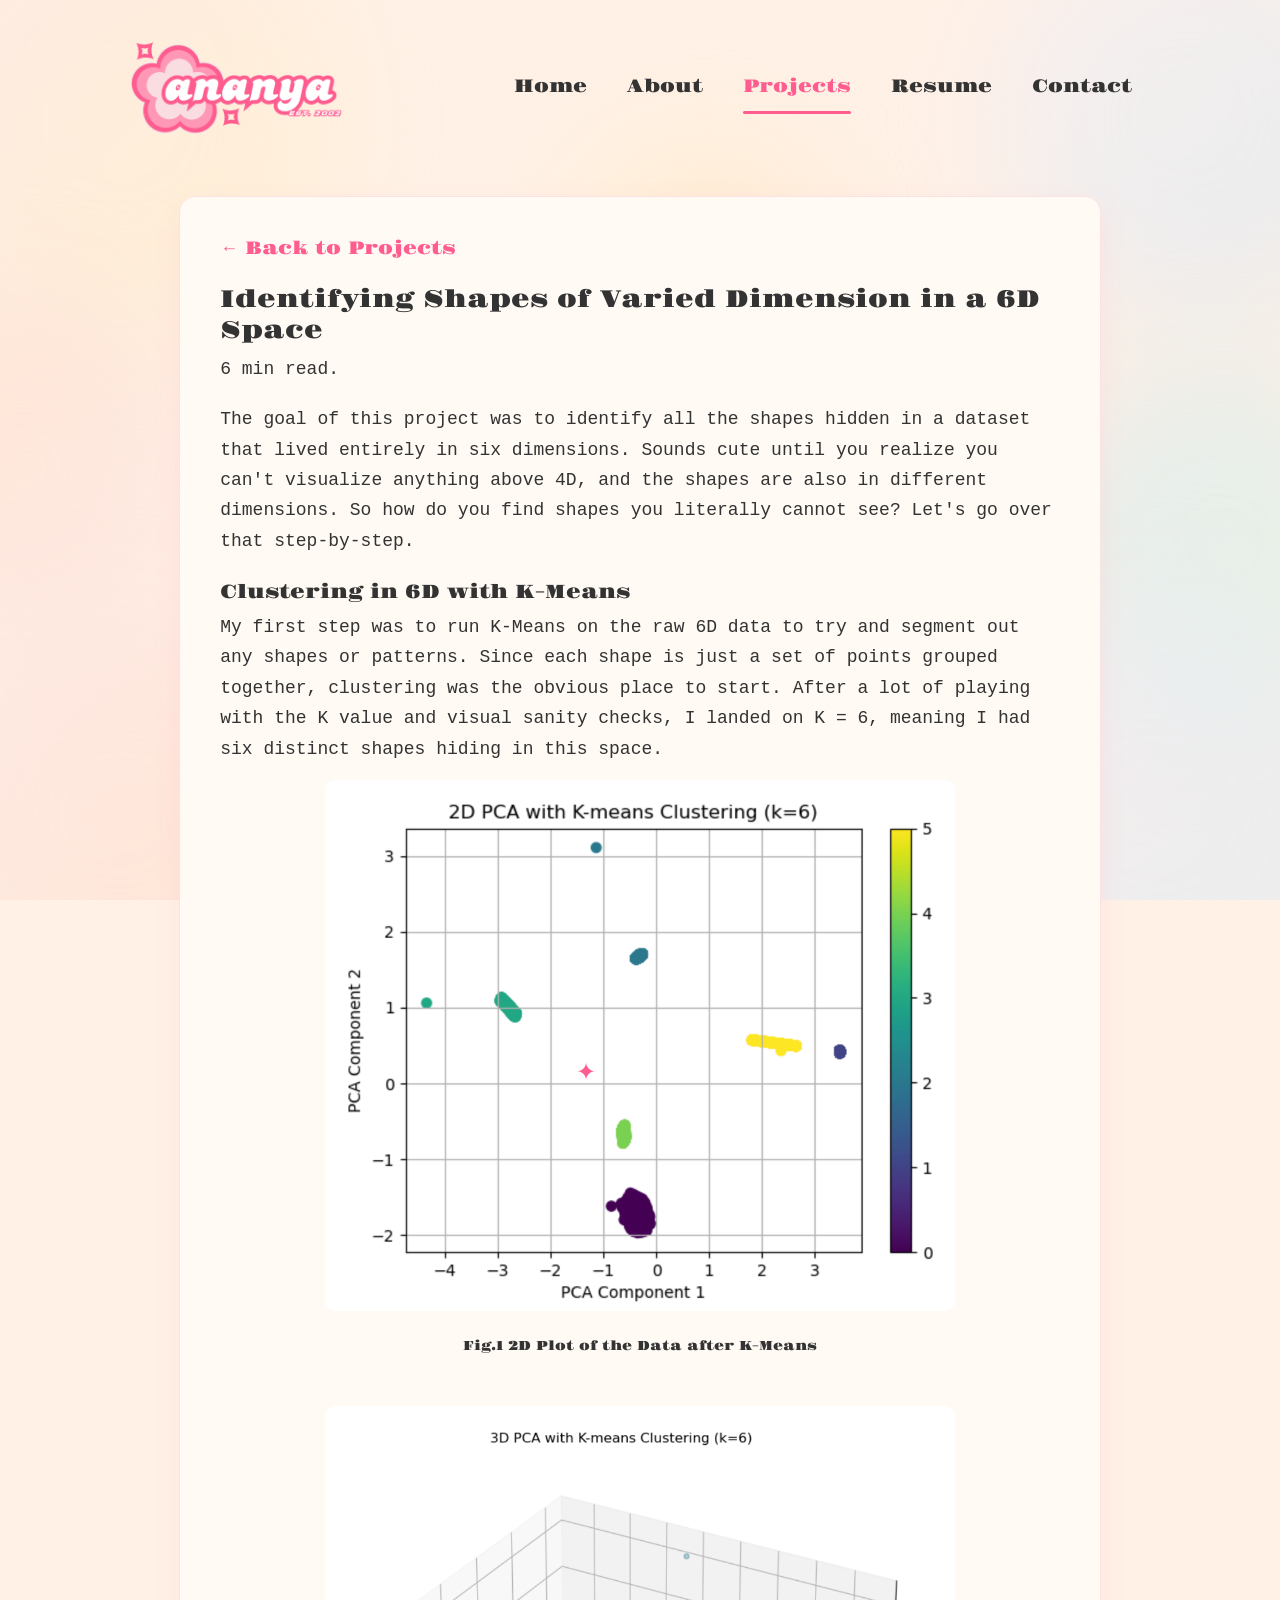
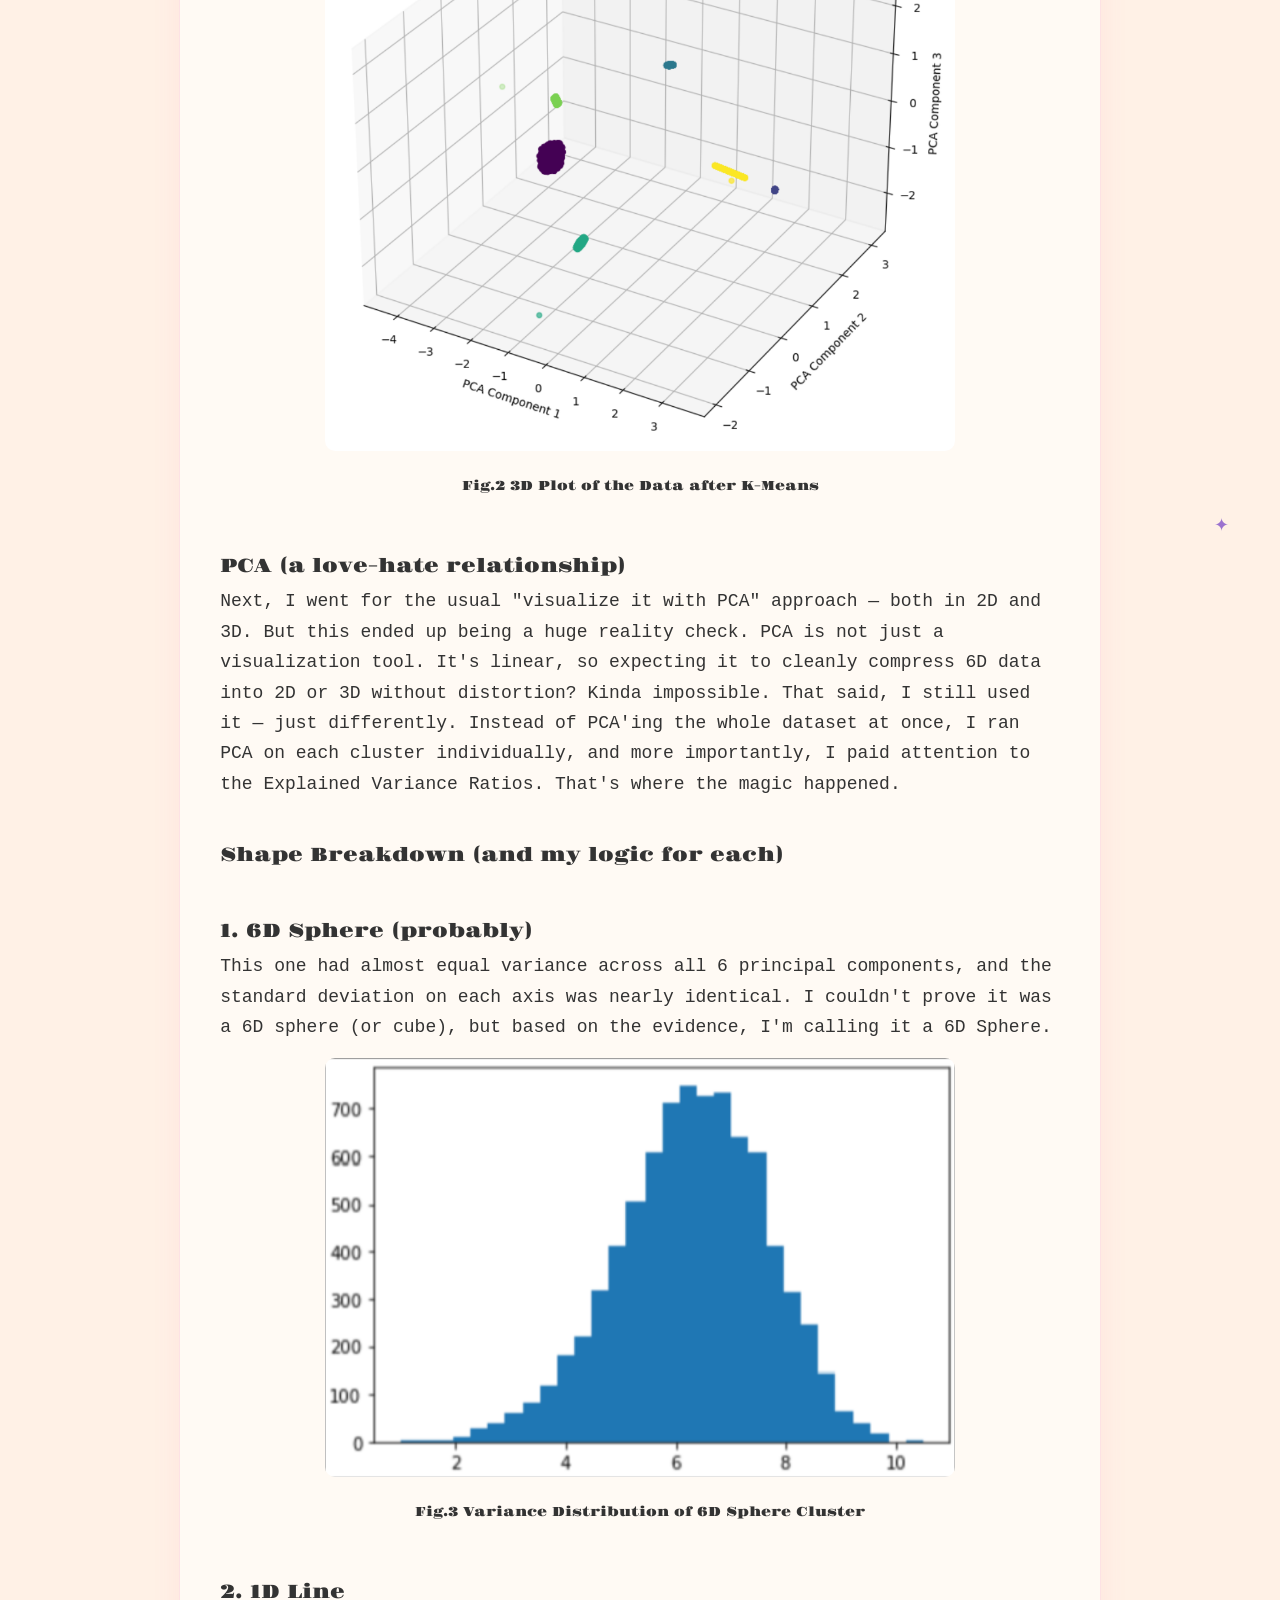
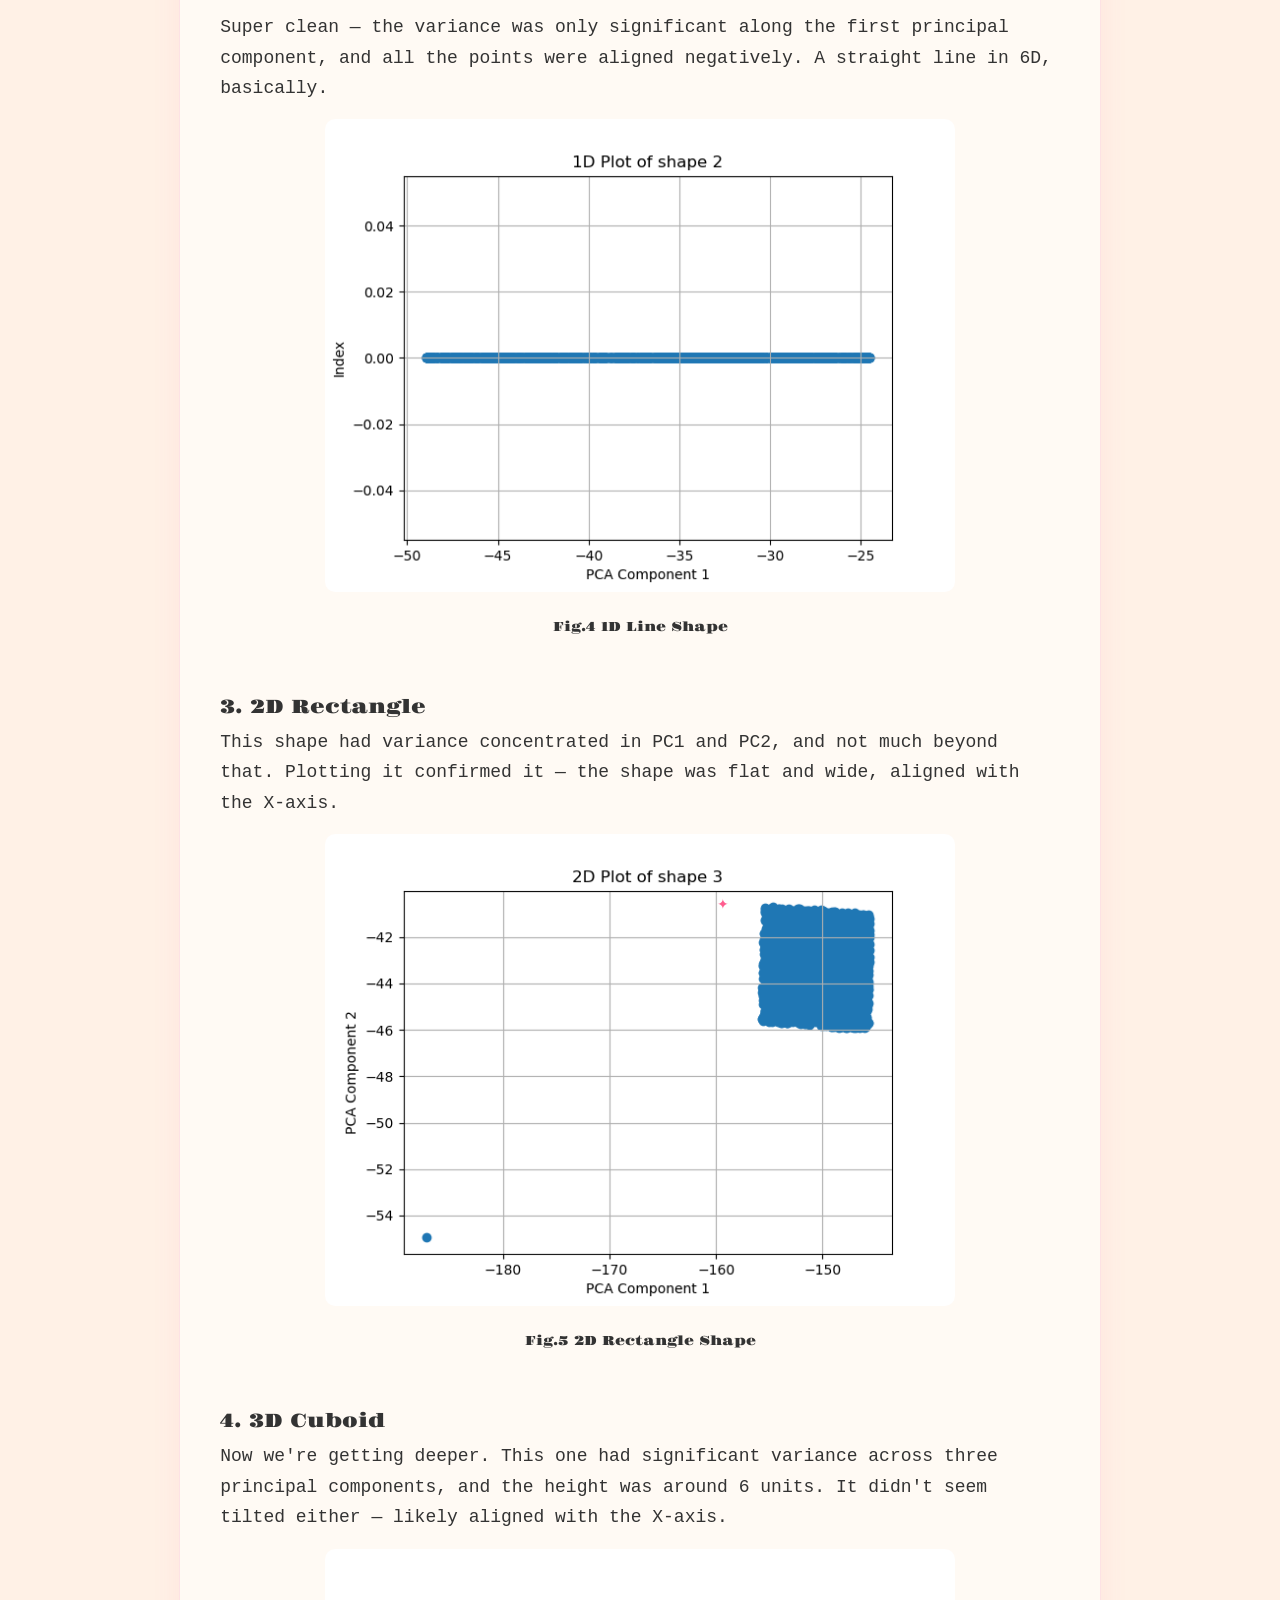
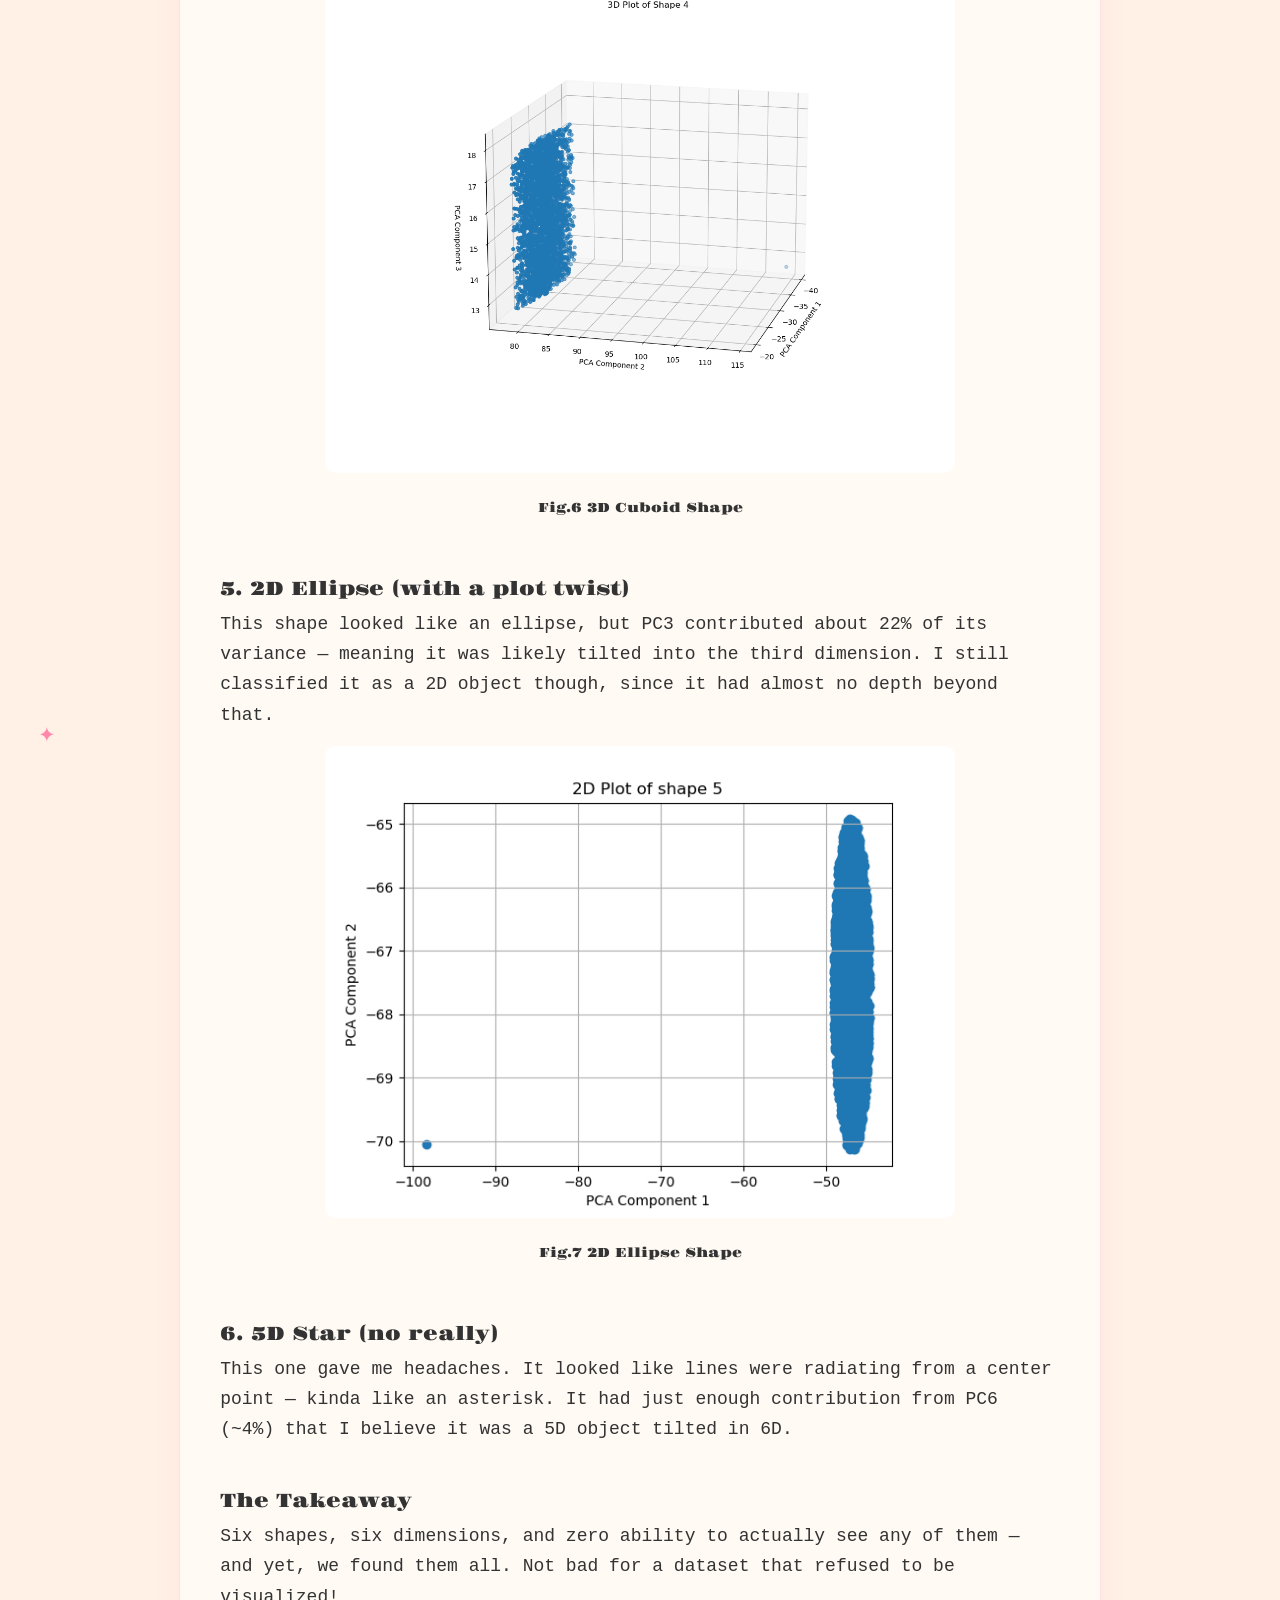
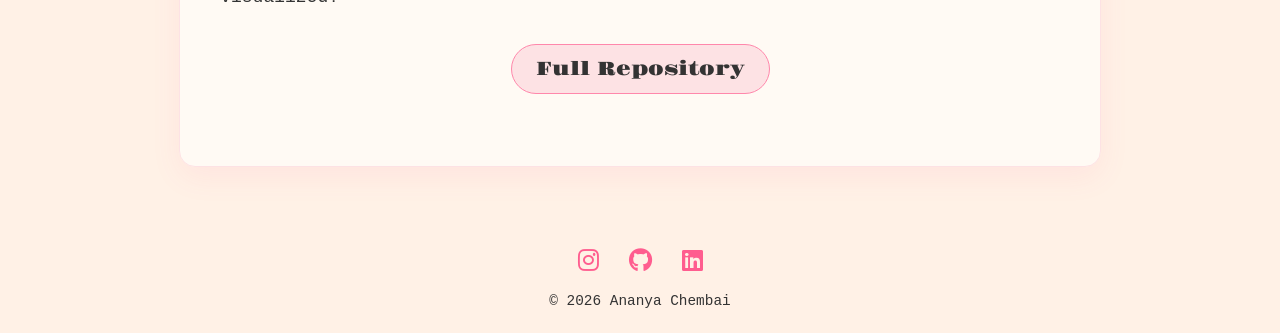
==== commit 3a13242e: "Mobile: single-screen home, consistent spacing, cache-bust CSS - Home fits one screen on phones (sma" ====
--- a/pages/6dhunt.html
+++ b/pages/6dhunt.html
@@ -9,7 +9,7 @@
     <link rel="preconnect" href="https://fonts.gstatic.com" crossorigin>
     <link href="https://fonts.googleapis.com/css2?family=Gravitas+One&family=Pacifico&display=swap" rel="stylesheet">
     <link rel="stylesheet" href="https://cdnjs.cloudflare.com/ajax/libs/font-awesome/6.3.0/css/all.min.css">
-    <link rel="stylesheet" href="../style.css">
+    <link rel="stylesheet" href="../style.css?v=2">
 </head>
 <body>
 
--- a/style.css
+++ b/style.css
@@ -118,48 +118,48 @@
 .bg .blob{
     position: absolute;
     border-radius: 50%;
-    filter: blur(46px);
-    opacity: 0.8;
+    filter: blur(60px);
+    opacity: 0.5;
     will-change: transform, border-radius;
 }
 .bg .b1{
     width: 27rem; height: 27rem; top: -6rem; left: -6rem;
-    background: linear-gradient(135deg, #ff7aa2, #ff9e7d);
+    background: linear-gradient(135deg, #fde2e4, #fff1bf);
     animation: drift 20s ease-in-out infinite, blob-morph 16s ease-in-out infinite;
 }
 .bg .b2{
     width: 25rem; height: 25rem; top: -5rem; right: -7rem;
-    background: linear-gradient(135deg, #bda4ec, #8ec2ef);
+    background: linear-gradient(135deg, #f4effa, #cfe7f5);
     animation: drift 24s ease-in-out infinite reverse, blob-morph 19s ease-in-out infinite;
 }
 .bg .b3{
     width: 21rem; height: 21rem; top: 33%; left: -9rem;
-    background: linear-gradient(135deg, #ffd97a, #ff9e7d);
+    background: linear-gradient(135deg, #ffd9c0, #fde2e4);
     animation: drift 26s ease-in-out infinite, blob-morph 21s ease-in-out infinite reverse;
 }
 .bg .b4{
     width: 23rem; height: 23rem; top: 40%; right: -8rem;
-    background: linear-gradient(135deg, #8fe0c2, #7ad0c6);
+    background: linear-gradient(135deg, #cfe7f5, #d6f5e3);
     animation: drift 22s ease-in-out infinite reverse, blob-morph 18s ease-in-out infinite;
 }
 .bg .b5{
     width: 25rem; height: 25rem; bottom: -7rem; left: -5rem;
-    background: linear-gradient(135deg, #ff9bac, #ff7aa2);
+    background: linear-gradient(135deg, #fde2e4, #ffd9c0);
     animation: drift 23s ease-in-out infinite, blob-morph 20s ease-in-out infinite reverse;
 }
 .bg .b6{
     width: 27rem; height: 27rem; bottom: -8rem; right: -6rem;
-    background: linear-gradient(135deg, #ab90e6, #8ec2ef);
+    background: linear-gradient(135deg, #f4effa, #cfe7f5);
     animation: drift 21s ease-in-out infinite reverse, blob-morph 17s ease-in-out infinite;
 }
 .bg .b7{
     width: 16rem; height: 16rem; top: 16%; left: 45%;
-    background: linear-gradient(135deg, #ffc18a, #ffd97a);
+    background: linear-gradient(135deg, #fff1bf, #ffd9c0);
     animation: drift 28s ease-in-out infinite, blob-morph 23s ease-in-out infinite;
 }
 .bg .b8{
     width: 18rem; height: 18rem; bottom: 10%; left: 37%;
-    background: linear-gradient(135deg, #8ec8ef, #8fe0c2);
+    background: linear-gradient(135deg, #cfe7f5, #d6f5e3);
     animation: drift 25s ease-in-out infinite reverse, blob-morph 22s ease-in-out infinite reverse;
 }
 
@@ -335,7 +335,8 @@
 a.btn-primary{
     display: inline-block;
     margin-top: 1.5rem;
-    padding: 0.8rem 1.9rem;
+    padding: clamp(0.55rem, 0.4rem + 0.6vw, 0.8rem) clamp(1.2rem, 0.8rem + 1.8vw, 1.9rem);
+    font-size: clamp(0.95rem, 0.82rem + 0.6vw, 1.25rem);
     background: #ff5d8f;
     color: #fff;
     text-decoration: none;
@@ -378,14 +379,15 @@
 }
 .row{
     display: flex;
-    justify-content: space-between;
+    justify-content: center;
+    align-items: center;
     flex-wrap: wrap;
-    gap: 2rem;
+    gap: 2.5rem;
 }
 .about-col-1{
     flex-shrink: 1;
     padding: 1rem;
-    flex-basis: 30%;
+    flex-basis: 40%;
     min-width: 250px;
 }
 .polaroid{
@@ -395,7 +397,7 @@
     box-shadow: 0 12px 30px rgba(51, 51, 51, 0.15);
     transform: rotate(-3deg);
     transition: transform 0.35s ease;
-    max-width: 350px;
+    max-width: 440px;
     margin: 0 auto;
 }
 .polaroid:hover{
@@ -443,9 +445,26 @@
     background: linear-gradient(90deg, #ff5d8f, #ff87ab);
     margin-top: 0.75rem;
 }
-.row, .contact-container, .resume-container, .portfolio-header{
+/* Sequential reveal — content fades up in order on every page,
+   mirroring the staggered entrance on the home page. */
+.portfolio-header{
     animation: fade-up 0.6s ease backwards;
 }
+.about-col-1{ animation: fade-up 0.6s ease 0.1s backwards; }
+.about-col-2{ animation: fade-up 0.6s ease 0.25s backwards; }
+.about-col-3{ animation: fade-up 0.6s ease 0.4s backwards; }
+/* Contact: every line of detail and every form field cascades in (snappy) */
+.contact-left .sub-title{ animation: fade-up 0.45s ease 0.05s backwards; }
+.contact-left p:nth-of-type(1){ animation: fade-up 0.45s ease 0.11s backwards; }
+.contact-left p:nth-of-type(2){ animation: fade-up 0.45s ease 0.17s backwards; }
+.contact-left p:nth-of-type(3){ animation: fade-up 0.45s ease 0.23s backwards; }
+.contact-left .social-icons{ animation: fade-up 0.45s ease 0.29s backwards; }
+.contact-right form input:nth-of-type(1){ animation: fade-up 0.45s ease 0.35s backwards; }
+.contact-right form input:nth-of-type(2){ animation: fade-up 0.45s ease 0.41s backwards; }
+.contact-right form textarea{ animation: fade-up 0.45s ease 0.47s backwards; }
+.contact-right form button{ animation: fade-up 0.45s ease 0.53s backwards; }
+.resume{ animation: fade-up 0.7s ease 0.15s backwards; }
+.resume-container .project-btn{ animation: fade-up 0.7s ease 0.4s backwards; }
 .tab-titles{
     display: flex;
     flex-wrap: wrap;
@@ -479,12 +498,95 @@
 .tab-content ul li span{
     color: #ff5d8f;
 }
+/* All three panels share one grid cell, so the container always reserves
+   space for the tallest tab and the footer stays anchored when switching. */
+.tab-contents{
+    display: grid;
+}
 .tab-content{
-    display: none;
-}
+    grid-area: 1 / 1;
+    opacity: 0;
+    visibility: hidden;
+}
+/* Only the incoming tab transitions (fades in); the outgoing one hides
+   instantly, so the two never overlap mid-switch. */
 .tab-content.active-tab{
+    opacity: 1;
+    visibility: visible;
+    transition: opacity 0.35s ease;
+}
+
+
+/* ---------ABOUT PAGE: photo + intro fill the first screen; skills below--------- */
+@keyframes bounce{
+    0%, 100%{ transform: translateY(0); }
+    50%{ transform: translateY(0.6rem); }
+}
+@keyframes glow-pulse{
+    0%, 100%{
+        text-shadow: 0 0 12px rgba(255, 93, 143, 0.65),
+                     0 0 26px rgba(255, 93, 143, 0.4);
+    }
+    50%{
+        text-shadow: 0 0 20px rgba(255, 93, 143, 0.95),
+                     0 0 44px rgba(255, 93, 143, 0.7),
+                     0 0 64px rgba(255, 93, 143, 0.4);
+    }
+}
+.scroll-down{
     display: block;
-    animation: fade-up 0.4s ease;
+    text-align: center;
+    color: #ff5d8f;
+    font-size: clamp(2rem, 1.5rem + 2vw, 3rem);
+    text-decoration: none;
+    margin-top: 0.75rem;
+    animation: bounce 1.8s ease-in-out infinite,
+               glow-pulse 1.8s ease-in-out infinite;
+}
+.scroll-down:hover{
+    color: #ff87ab;
+}
+
+@media only screen and (min-width: 769px){
+    .about-page #about{
+        padding: 0;
+    }
+    /* drop the doubled-up inner padding so content has room */
+    .about-page #about > .container{
+        width: 100%;
+        padding: 0;
+    }
+    /* the hero holds the polaroid + intro and fills the first screenful,
+       with the scroll-down arrow resting near the bottom */
+    .about-hero{
+        min-height: 70vh;
+        display: flex;
+        flex-direction: column;
+        justify-content: flex-start;
+        padding-top: 0.5rem;
+    }
+    .about-hero .row{
+        gap: 4rem;
+    }
+    /* let the column hug the photo so the 4rem gap is the real separation */
+    .about-page .about-col-1{
+        flex: 0 0 auto;
+        padding: 0;
+    }
+    .about-page .polaroid{
+        max-width: none;
+    }
+    .about-page .polaroid img{
+        width: auto;
+        max-width: 100%;
+        max-height: 46vh;
+    }
+    /* skills sit below the fold, with breathing room above the titles */
+    .about-page .about-col-3{
+        padding-top: 2.5rem;
+        padding-bottom: 1rem;
+        scroll-margin-top: 1.5rem;
+    }
 }
 
 
@@ -592,7 +694,7 @@
     margin-bottom: 1.5rem;
     color: #ff5d8f;
     text-decoration: none;
-    font-size: 1.125rem;
+    font-size: clamp(1rem, 0.95rem + 0.25vw, 1.125rem);
     transition: transform 0.25s ease;
 }
 .back-link:hover{
@@ -641,8 +743,8 @@
 .project-btn{
     display: inline-block;
     margin: 1rem;
-    padding: 0.75rem 1.5rem;
-    font-size: 1.25rem;
+    padding: clamp(0.5rem, 0.38rem + 0.5vw, 0.75rem) clamp(1rem, 0.75rem + 1.2vw, 1.5rem);
+    font-size: clamp(0.95rem, 0.85rem + 0.45vw, 1.25rem);
     text-decoration: none;
     color: #333;
     background-color: #fde2e4;
@@ -686,6 +788,14 @@
     height: 70vh;
     box-shadow: 0 0 20px #ff5d8f;
     border-radius: 8px;
+}
+/* ---------RESUME PAGE: keep the original size; scroll within the embed--------- */
+@media only screen and (min-width: 769px){
+    .resume-page .resume{
+        width: 85%;
+        max-width: 900px;
+        height: 80vh;
+    }
 }
 
 
@@ -883,6 +993,22 @@
         margin-left: auto;
         margin-right: auto;
     }
+    /* the scroll-down arrow is only meaningful for the desktop hero */
+    .scroll-down{
+        display: none;
+    }
+    /* every page gets the same trim spacing from the nav and the footer */
+    #about, #portfolio, #contact{
+        padding: 2rem 0;
+    }
+    /* drop the nested container's top padding and the contact margin so the
+       gap below the nav is identical on every page */
+    #about > .container, #contact > .container{
+        padding-top: 0;
+    }
+    .contact-container{
+        margin-top: 0;
+    }
 }
 
 
@@ -895,30 +1021,50 @@
         width: 10rem;
     }
 
-    /* Home page scrolls naturally on phones */
+    /* Home fits on a single screen on phones, marquee included */
     .home-page{
-        height: auto;
-        min-height: 100svh;
-    }
-
-    /* Header hero */
+        height: 100svh;
+    }
+    .home .container{
+        padding-top: 0;
+    }
+
+    /* Header hero — compact so everything shows in one view */
     .header-content{
-        margin-top: 15%;
+        margin-top: 0;
+        gap: 0.5rem;
         flex-direction: column;
         text-align: center;
     }
     .header-text{
-        font-size: 1.375rem;
+        font-size: 1rem;
         min-width: unset;
         width: 100%;
     }
+    .tagline{
+        font-size: 1.05rem;
+    }
     .header-text h1{
-        font-size: 2.25rem;
+        font-size: 1.55rem;
+        margin-top: 0.5rem;
+    }
+    a.btn-primary{
+        font-size: 0.8rem;
+        padding: 0.45rem 1rem;
+        margin-top: 0.9rem;
     }
     .pink-computer{
-        height: 14rem;
+        height: 8.5rem;
+        width: auto;
+        max-width: 58%;
         min-width: unset;
-        width: 80%;
+    }
+    .marquee{
+        padding: 0.6rem 0;
+    }
+    .marquee-track span{
+        font-size: 0.85rem;
+        letter-spacing: 0.1rem;
     }
 
     /* About */
@@ -934,7 +1080,7 @@
         line-height: 1.75rem;
     }
     .sub-title{
-        font-size: 2rem;
+        font-size: 1.5rem;
     }
     .tab-titles{
         margin: 1.5rem 0 1rem;
